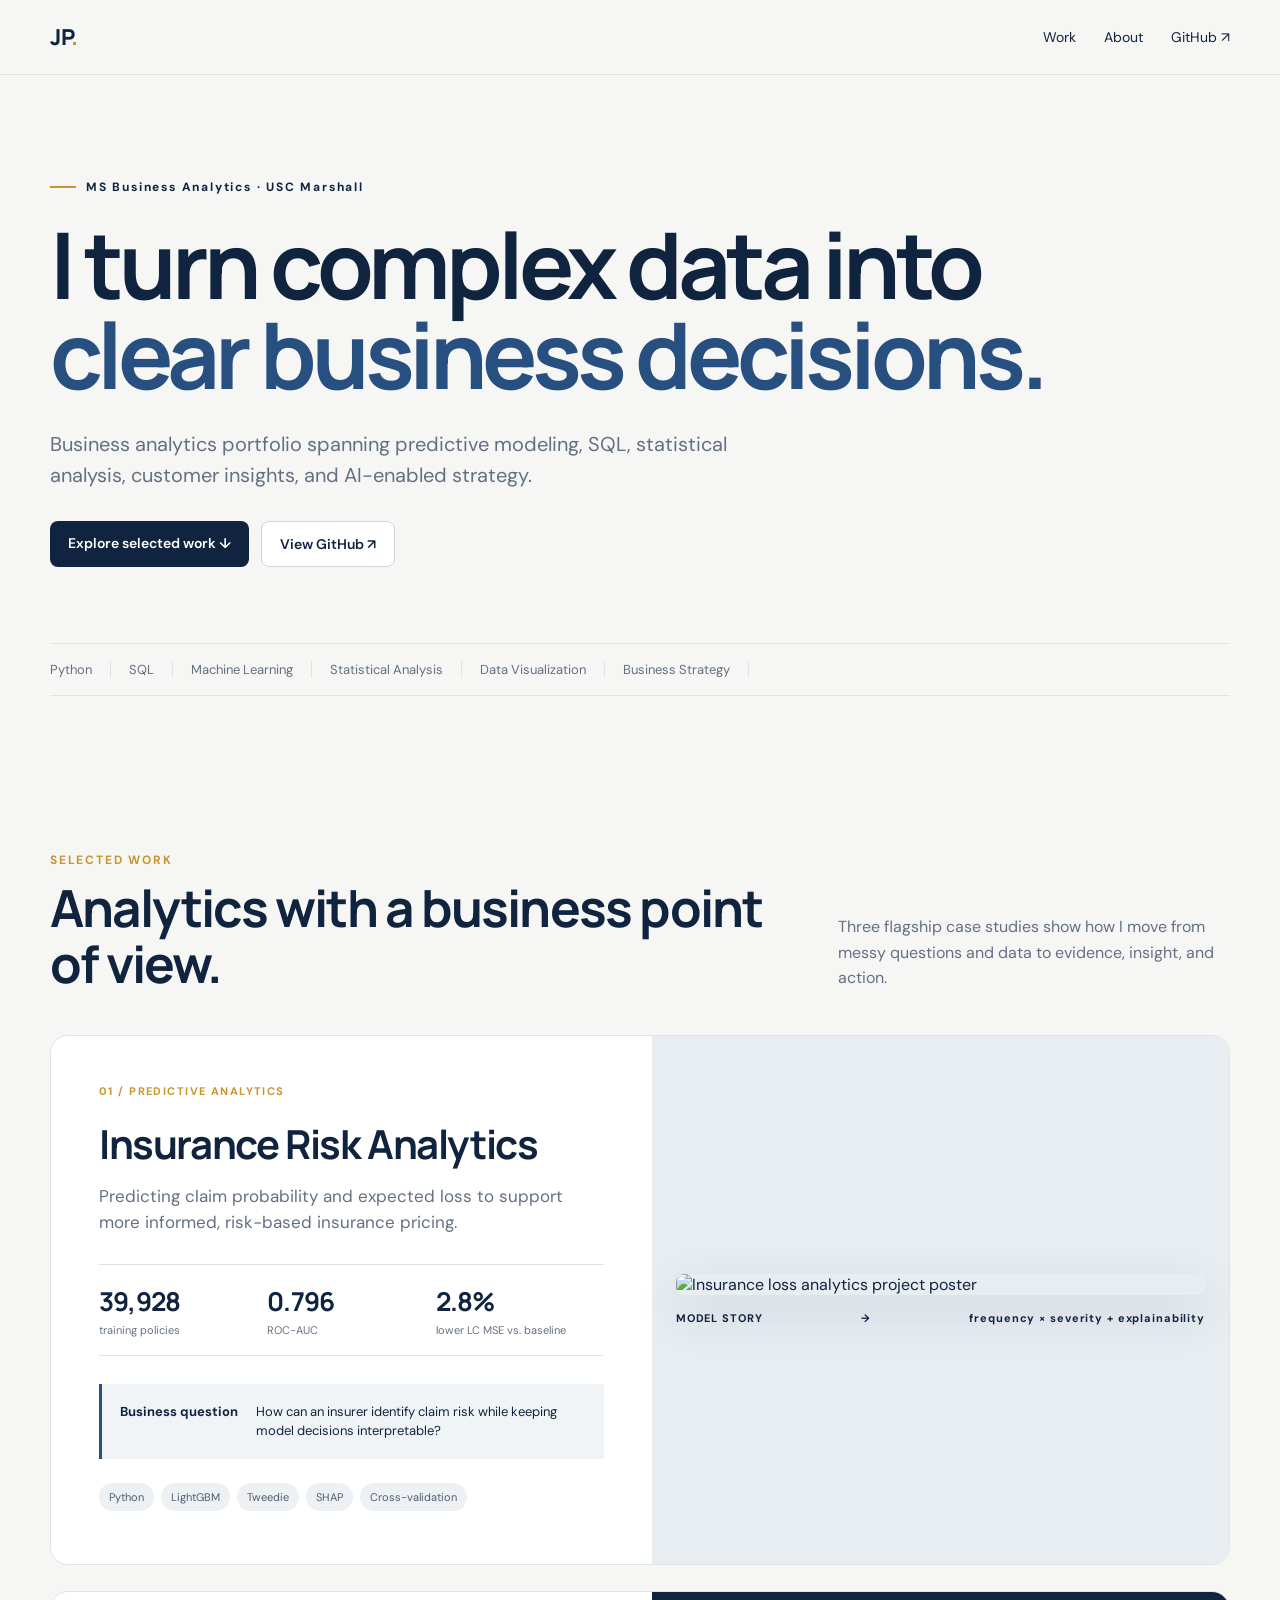
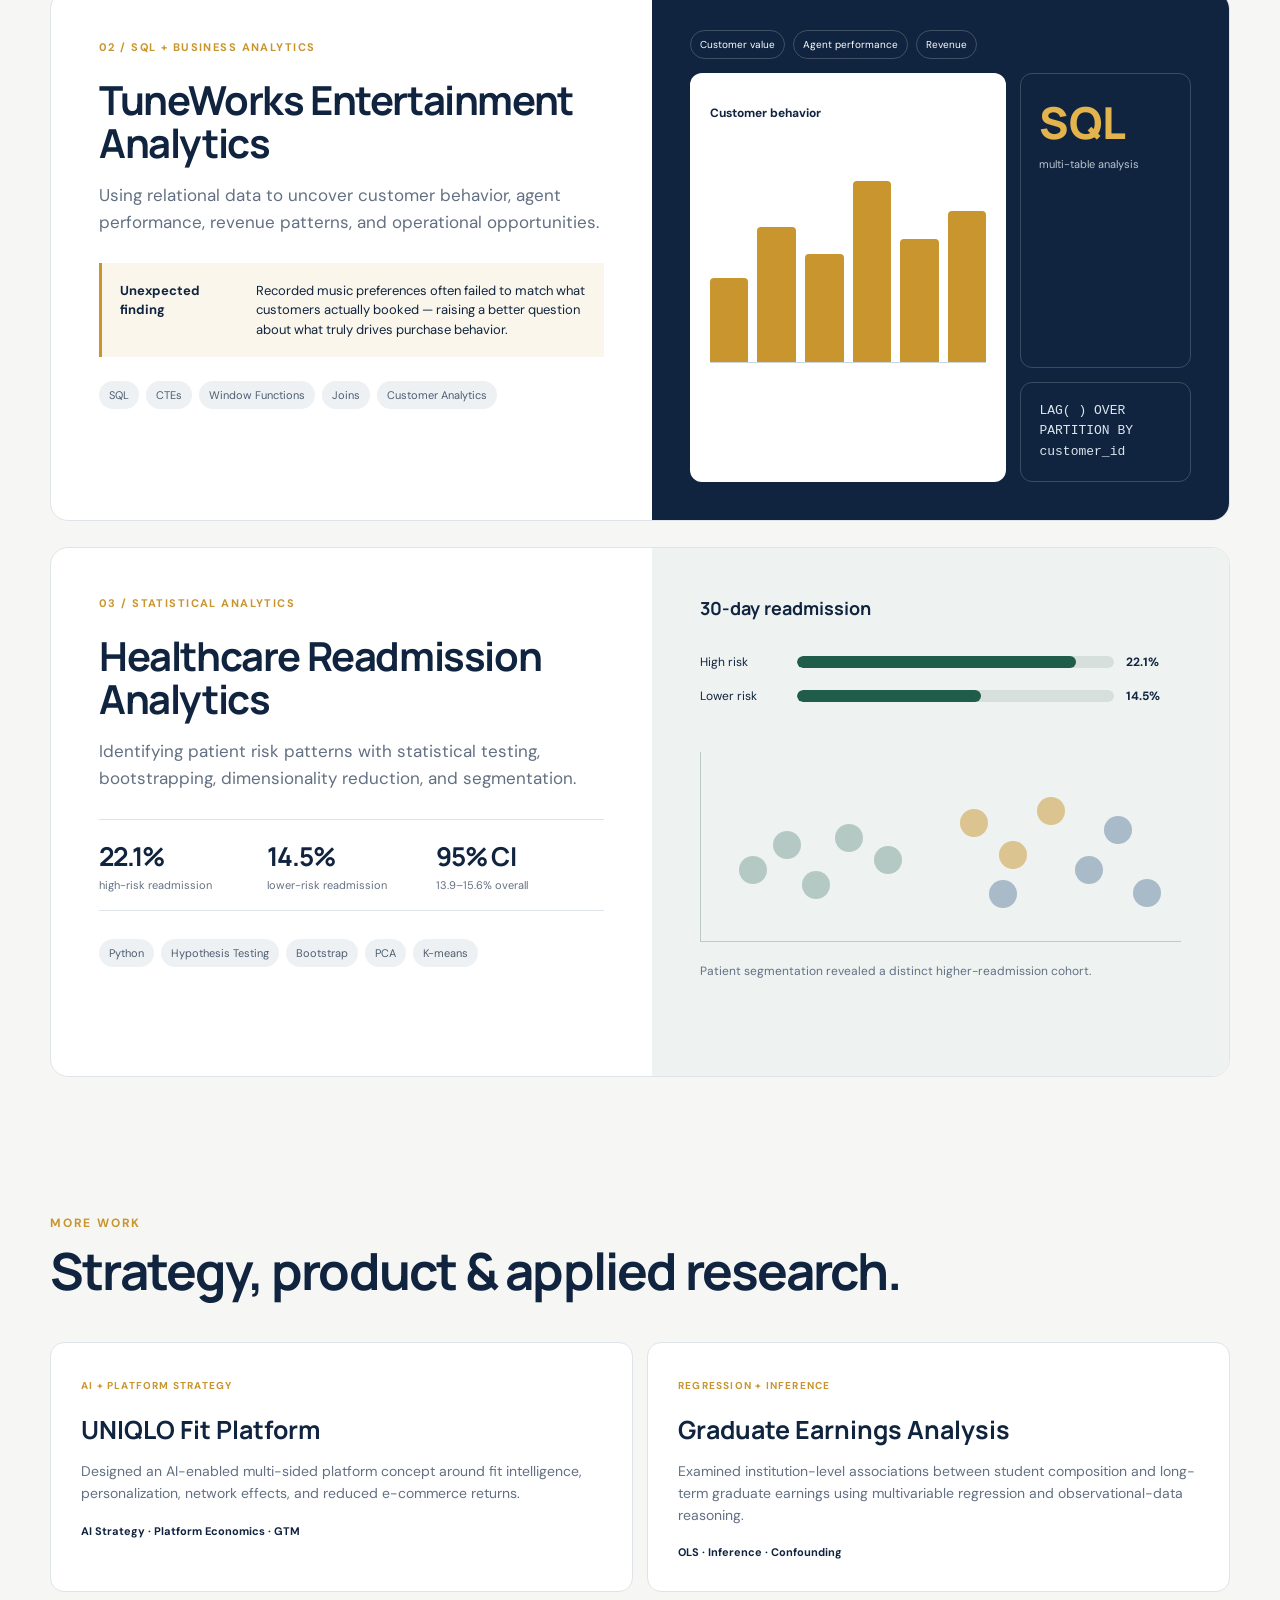
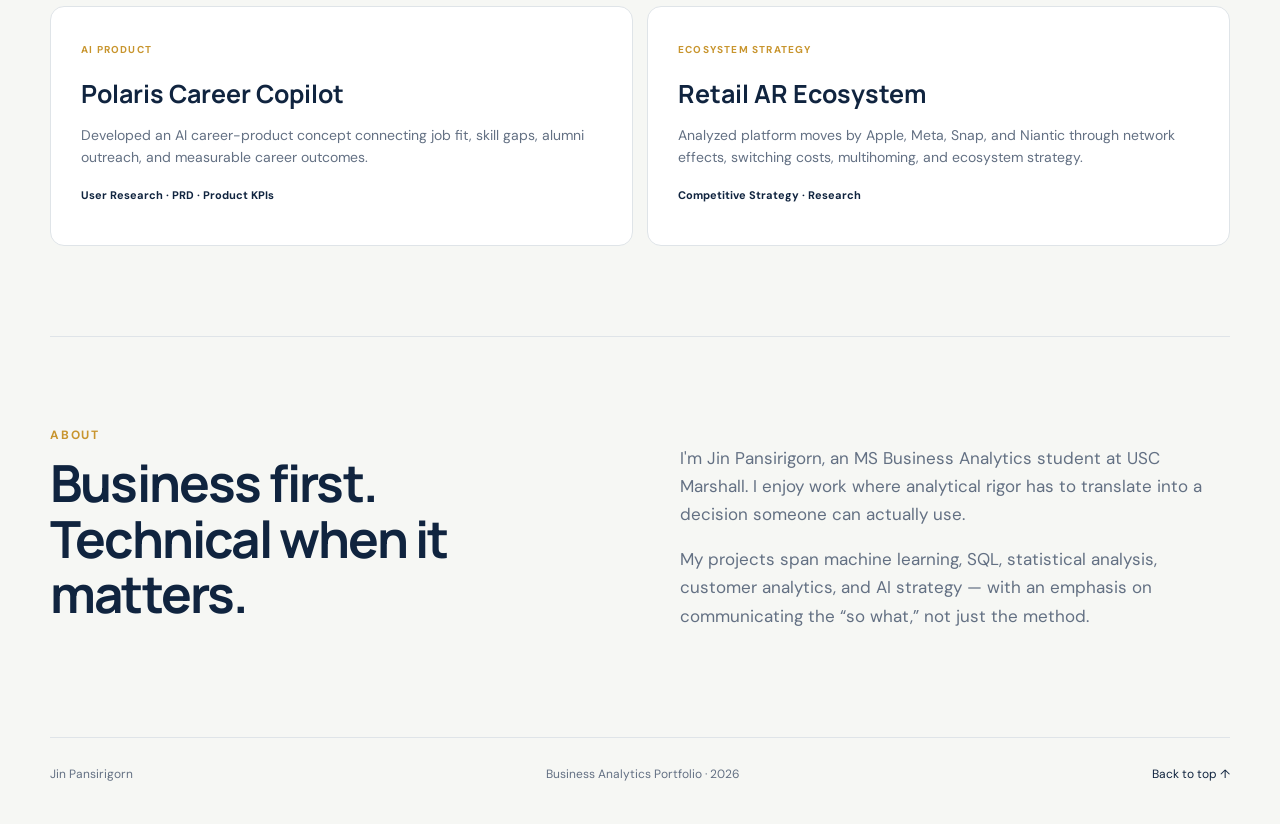
==== index.html @ 29cc9c9a "Add files via upload" ====
<!doctype html>
<html lang="en">
<head>
  <meta charset="utf-8">
  <meta name="viewport" content="width=device-width, initial-scale=1">
  <meta name="description" content="Jin Pansirigorn — Business Analytics portfolio featuring machine learning, SQL, statistical analysis, and AI strategy.">
  <title>Jin Pansirigorn | Business Analytics</title>
  <link rel="preconnect" href="https://fonts.googleapis.com">
  <link rel="preconnect" href="https://fonts.gstatic.com" crossorigin>
  <link href="https://fonts.googleapis.com/css2?family=DM+Sans:wght@400;500;600;700&family=Manrope:wght@500;600;700;800&display=swap" rel="stylesheet">
  <link rel="stylesheet" href="styles.css">
</head>
<body>
  <header class="nav-wrap">
    <nav class="nav shell">
      <a class="brand" href="#top">JP<span>.</span></a>
      <div class="nav-links">
        <a href="#work">Work</a>
        <a href="#about">About</a>
        <a href="https://github.com/jinpansirigorn" target="_blank" rel="noreferrer">GitHub ↗</a>
      </div>
    </nav>
  </header>

  <main id="top">
    <section class="hero shell">
      <div class="eyebrow"><span></span> MS Business Analytics · USC Marshall</div>
      <h1>I turn complex data into<br><em>clear business decisions.</em></h1>
      <p class="hero-copy">Business analytics portfolio spanning predictive modeling, SQL, statistical analysis, customer insights, and AI-enabled strategy.</p>
      <div class="hero-actions">
        <a class="button primary" href="#work">Explore selected work ↓</a>
        <a class="button ghost" href="https://github.com/jinpansirigorn" target="_blank" rel="noreferrer">View GitHub ↗</a>
      </div>
      <div class="capability-strip">
        <span>Python</span><span>SQL</span><span>Machine Learning</span><span>Statistical Analysis</span><span>Data Visualization</span><span>Business Strategy</span>
      </div>
    </section>

    <section id="work" class="work shell">
      <div class="section-head">
        <div><p class="kicker">SELECTED WORK</p><h2>Analytics with a business point of view.</h2></div>
        <p>Three flagship case studies show how I move from messy questions and data to evidence, insight, and action.</p>
      </div>

      <article class="project project-featured">
        <div class="project-copy">
          <div class="project-number">01 / PREDICTIVE ANALYTICS</div>
          <h3>Insurance Risk Analytics</h3>
          <p class="project-lead">Predicting claim probability and expected loss to support more informed, risk-based insurance pricing.</p>
          <div class="metrics">
            <div><strong>39,928</strong><span>training policies</span></div>
            <div><strong>0.796</strong><span>ROC-AUC</span></div>
            <div><strong>2.8%</strong><span>lower LC MSE vs. baseline</span></div>
          </div>
          <div class="insight"><b>Business question</b><span>How can an insurer identify claim risk while keeping model decisions interpretable?</span></div>
          <div class="tags"><span>Python</span><span>LightGBM</span><span>Tweedie</span><span>SHAP</span><span>Cross-validation</span></div>
        </div>
        <div class="project-visual insurance-visual">
          <img src="assets/insurance-project.png" alt="Insurance loss analytics project poster">
          <div class="visual-label">MODEL STORY <span>→</span> frequency × severity + explainability</div>
        </div>
      </article>

      <article class="project project-sql">
        <div class="project-copy">
          <div class="project-number">02 / SQL + BUSINESS ANALYTICS</div>
          <h3>TuneWorks Entertainment Analytics</h3>
          <p class="project-lead">Using relational data to uncover customer behavior, agent performance, revenue patterns, and operational opportunities.</p>
          <div class="insight gold"><b>Unexpected finding</b><span>Recorded music preferences often failed to match what customers actually booked — raising a better question about what truly drives purchase behavior.</span></div>
          <div class="tags"><span>SQL</span><span>CTEs</span><span>Window Functions</span><span>Joins</span><span>Customer Analytics</span></div>
        </div>
        <div class="project-visual sql-visual" aria-label="Stylized SQL analytics dashboard">
          <div class="mini-top"><span>Customer value</span><span>Agent performance</span><span>Revenue</span></div>
          <div class="chart-card">
            <p>Customer behavior</p>
            <div class="bars"><i style="height:42%"></i><i style="height:68%"></i><i style="height:54%"></i><i style="height:91%"></i><i style="height:62%"></i><i style="height:76%"></i></div>
          </div>
          <div class="sql-stat"><strong>SQL</strong><span>multi-table analysis</span></div>
          <div class="sql-code">LAG( ) OVER<br>PARTITION BY customer_id</div>
        </div>
      </article>

      <article class="project project-health">
        <div class="project-copy">
          <div class="project-number">03 / STATISTICAL ANALYTICS</div>
          <h3>Healthcare Readmission Analytics</h3>
          <p class="project-lead">Identifying patient risk patterns with statistical testing, bootstrapping, dimensionality reduction, and segmentation.</p>
          <div class="metrics compact">
            <div><strong>22.1%</strong><span>high-risk readmission</span></div>
            <div><strong>14.5%</strong><span>lower-risk readmission</span></div>
            <div><strong>95% CI</strong><span>13.9–15.6% overall</span></div>
          </div>
          <div class="tags"><span>Python</span><span>Hypothesis Testing</span><span>Bootstrap</span><span>PCA</span><span>K-means</span></div>
        </div>
        <div class="project-visual health-visual">
          <div class="risk-title">30-day readmission</div>
          <div class="risk-row"><span>High risk</span><div><i style="width:88%"></i></div><b>22.1%</b></div>
          <div class="risk-row"><span>Lower risk</span><div><i style="width:58%"></i></div><b>14.5%</b></div>
          <div class="cluster-map"><i></i><i></i><i></i><i></i><i></i><i></i><i></i><i></i><i></i><i></i><i></i><i></i></div>
          <p>Patient segmentation revealed a distinct higher-readmission cohort.</p>
        </div>
      </article>
    </section>

    <section class="more shell">
      <div class="section-head small"><div><p class="kicker">MORE WORK</p><h2>Strategy, product & applied research.</h2></div></div>
      <div class="more-grid">
        <article><span>AI + PLATFORM STRATEGY</span><h3>UNIQLO Fit Platform</h3><p>Designed an AI-enabled multi-sided platform concept around fit intelligence, personalization, network effects, and reduced e-commerce returns.</p><b>AI Strategy · Platform Economics · GTM</b></article>
        <article><span>REGRESSION + INFERENCE</span><h3>Graduate Earnings Analysis</h3><p>Examined institution-level associations between student composition and long-term graduate earnings using multivariable regression and observational-data reasoning.</p><b>OLS · Inference · Confounding</b></article>
        <article><span>AI PRODUCT</span><h3>Polaris Career Copilot</h3><p>Developed an AI career-product concept connecting job fit, skill gaps, alumni outreach, and measurable career outcomes.</p><b>User Research · PRD · Product KPIs</b></article>
        <article><span>ECOSYSTEM STRATEGY</span><h3>Retail AR Ecosystem</h3><p>Analyzed platform moves by Apple, Meta, Snap, and Niantic through network effects, switching costs, multihoming, and ecosystem strategy.</p><b>Competitive Strategy · Research</b></article>
      </div>
    </section>

    <section id="about" class="about shell">
      <div><p class="kicker">ABOUT</p><h2>Business first.<br>Technical when it matters.</h2></div>
      <div class="about-copy"><p>I'm Jin Pansirigorn, an MS Business Analytics student at USC Marshall. I enjoy work where analytical rigor has to translate into a decision someone can actually use.</p><p>My projects span machine learning, SQL, statistical analysis, customer analytics, and AI strategy — with an emphasis on communicating the “so what,” not just the method.</p></div>
    </section>
  </main>

  <footer class="footer shell"><span>Jin Pansirigorn</span><span>Business Analytics Portfolio · 2026</span><a href="#top">Back to top ↑</a></footer>
</body>
</html>
---- styles.css ----
:root{--ink:#10243f;--muted:#637083;--paper:#f6f7f4;--white:#fff;--line:#dfe4e8;--gold:#c8952e;--green:#1f5c4a;--blue:#274f7f;--soft:#edf1f4}*{box-sizing:border-box}html{scroll-behavior:smooth}body{margin:0;background:var(--paper);color:var(--ink);font-family:'DM Sans',sans-serif}.shell{width:min(1180px,calc(100% - 48px));margin:auto}.nav-wrap{position:sticky;top:0;z-index:20;background:rgba(246,247,244,.88);backdrop-filter:blur(12px);border-bottom:1px solid rgba(16,36,63,.08)}.nav{height:74px;display:flex;align-items:center;justify-content:space-between}.brand{font:800 22px 'Manrope';color:var(--ink);text-decoration:none}.brand span{color:var(--gold)}.nav-links{display:flex;gap:28px}.nav-links a{color:var(--ink);font-size:14px;text-decoration:none}.hero{padding:104px 0 64px}.eyebrow,.kicker{font-size:12px;letter-spacing:.15em;font-weight:700}.eyebrow{display:flex;gap:10px;align-items:center}.eyebrow span{width:26px;height:2px;background:var(--gold)}h1,h2,h3{font-family:'Manrope',sans-serif;margin:0}h1{font-size:clamp(48px,7.2vw,92px);line-height:.98;letter-spacing:-.055em;max-width:1050px;margin-top:24px}h1 em{font-style:normal;color:var(--blue)}.hero-copy{font-size:20px;line-height:1.55;max-width:690px;color:var(--muted);margin:30px 0}.hero-actions{display:flex;gap:12px}.button{display:inline-block;padding:13px 18px;border-radius:8px;text-decoration:none;font-weight:600;font-size:14px}.primary{background:var(--ink);color:#fff}.ghost{border:1px solid #cdd5dc;color:var(--ink);background:#fff}.capability-strip{margin-top:76px;border-top:1px solid var(--line);border-bottom:1px solid var(--line);padding:17px 0;display:flex;flex-wrap:wrap;gap:0}.capability-strip span{font-size:13px;color:var(--muted);padding:0 18px;border-right:1px solid var(--line)}.capability-strip span:first-child{padding-left:0}.work,.more{padding:92px 0 20px}.section-head{display:grid;grid-template-columns:1.3fr .7fr;gap:60px;align-items:end;margin-bottom:44px}.kicker{color:var(--gold);margin:0 0 12px}.section-head h2,.about h2{font-size:clamp(32px,4vw,52px);line-height:1.08;letter-spacing:-.035em}.section-head>p{color:var(--muted);line-height:1.6;margin:0}.project{background:var(--white);border:1px solid var(--line);border-radius:18px;margin:0 0 26px;display:grid;grid-template-columns:1.02fr .98fr;overflow:hidden;min-height:530px}.project-copy{padding:48px}.project-number{font-size:11px;letter-spacing:.13em;font-weight:700;color:var(--gold);margin-bottom:24px}.project h3{font-size:40px;line-height:1.08;letter-spacing:-.035em}.project-lead{font-size:17px;line-height:1.55;color:var(--muted);margin:18px 0 28px;max-width:600px}.metrics{display:grid;grid-template-columns:repeat(3,1fr);border-top:1px solid var(--line);border-bottom:1px solid var(--line);margin:28px 0}.metrics div{padding:18px 10px 18px 0}.metrics strong{display:block;font:700 26px 'Manrope';letter-spacing:-.03em}.metrics span{display:block;color:var(--muted);font-size:11px;margin-top:4px}.insight{display:grid;grid-template-columns:120px 1fr;gap:16px;padding:18px;background:#f0f4f7;border-left:3px solid var(--blue);font-size:13px;line-height:1.5}.insight.gold{background:#faf6eb;border-color:var(--gold)}.tags{display:flex;gap:7px;flex-wrap:wrap;margin-top:24px}.tags span{font-size:11px;background:var(--soft);border-radius:999px;padding:7px 10px;color:#4e5d70}.project-visual{position:relative;min-height:100%;background:#e8edf1}.insurance-visual{padding:24px;display:flex;flex-direction:column;justify-content:center}.insurance-visual img{width:100%;border-radius:8px;box-shadow:0 18px 50px rgba(16,36,63,.14)}.visual-label{margin-top:16px;font-size:11px;letter-spacing:.08em;font-weight:700;display:flex;justify-content:space-between}.sql-visual{background:var(--ink);padding:38px;color:#fff;display:grid;grid-template-columns:1.3fr .7fr;grid-template-rows:auto 1fr auto;gap:14px}.mini-top{grid-column:1/-1;display:flex;gap:8px}.mini-top span{border:1px solid rgba(255,255,255,.2);padding:7px 9px;border-radius:999px;font-size:10px}.chart-card{background:#fff;color:var(--ink);border-radius:12px;padding:20px;grid-row:2/4}.chart-card p{font-size:12px;font-weight:700}.bars{height:230px;display:flex;align-items:flex-end;gap:9px;border-bottom:1px solid #ccd4dc;padding-top:30px}.bars i{flex:1;background:var(--gold);border-radius:4px 4px 0 0}.sql-stat,.sql-code{border:1px solid rgba(255,255,255,.18);border-radius:12px;padding:18px}.sql-stat strong{font:800 44px 'Manrope';display:block;color:#e3b44d}.sql-stat span{font-size:11px;color:#bac5d1}.sql-code{font:500 13px/1.6 monospace;color:#dce5ec}.health-visual{background:#eef3f1;padding:48px}.risk-title{font:700 18px 'Manrope';margin-bottom:34px}.risk-row{display:grid;grid-template-columns:85px 1fr 55px;align-items:center;gap:12px;margin:18px 0;font-size:12px}.risk-row>div{height:12px;background:#d7dfdc;border-radius:999px;overflow:hidden}.risk-row i{height:100%;display:block;background:var(--green);border-radius:999px}.cluster-map{height:190px;margin:48px 0 20px;position:relative;border-left:1px solid #bdcbc6;border-bottom:1px solid #bdcbc6}.cluster-map i{position:absolute;width:28px;height:28px;border-radius:50%;background:rgba(31,92,74,.28)}.cluster-map i:nth-child(1){left:8%;top:55%}.cluster-map i:nth-child(2){left:15%;top:42%}.cluster-map i:nth-child(3){left:21%;top:63%}.cluster-map i:nth-child(4){left:28%;top:38%}.cluster-map i:nth-child(5){left:36%;top:50%}.cluster-map i:nth-child(6){left:54%;top:30%;background:rgba(200,149,46,.5)}.cluster-map i:nth-child(7){left:62%;top:47%;background:rgba(200,149,46,.5)}.cluster-map i:nth-child(8){left:70%;top:24%;background:rgba(200,149,46,.5)}.cluster-map i:nth-child(9){left:78%;top:55%;background:rgba(39,79,127,.35)}.cluster-map i:nth-child(10){left:84%;top:34%;background:rgba(39,79,127,.35)}.cluster-map i:nth-child(11){left:60%;top:68%;background:rgba(39,79,127,.35)}.cluster-map i:nth-child(12){left:90%;top:67%;background:rgba(39,79,127,.35)}.health-visual>p{font-size:12px;color:var(--muted);line-height:1.5}.more{padding-bottom:90px}.section-head.small{grid-template-columns:1fr}.more-grid{display:grid;grid-template-columns:repeat(2,1fr);gap:14px}.more-grid article{background:#fff;border:1px solid var(--line);border-radius:14px;padding:30px;min-height:240px}.more-grid article>span{font-size:10px;letter-spacing:.12em;color:var(--gold);font-weight:700}.more-grid h3{font-size:25px;margin:18px 0 10px}.more-grid p{color:var(--muted);line-height:1.55;font-size:14px}.more-grid b{font-size:11px}.about{border-top:1px solid var(--line);padding:90px 0;display:grid;grid-template-columns:1fr 1fr;gap:80px}.about-copy{font-size:17px;line-height:1.65;color:var(--muted)}.footer{border-top:1px solid var(--line);padding:28px 0 42px;display:flex;justify-content:space-between;font-size:12px;color:var(--muted)}.footer a{color:var(--ink);text-decoration:none}@media(max-width:820px){.shell{width:min(100% - 28px,1180px)}.nav-links a:nth-child(2){display:none}.hero{padding-top:72px}.capability-strip span{padding:6px 10px;border:0}.section-head,.project,.about{grid-template-columns:1fr}.section-head{gap:16px}.project-copy{padding:30px}.project h3{font-size:32px}.project-visual{min-height:390px}.metrics strong{font-size:21px}.more-grid{grid-template-columns:1fr}.about{gap:28px}.footer{gap:12px;flex-wrap:wrap}.footer span:nth-child(2){display:none}}
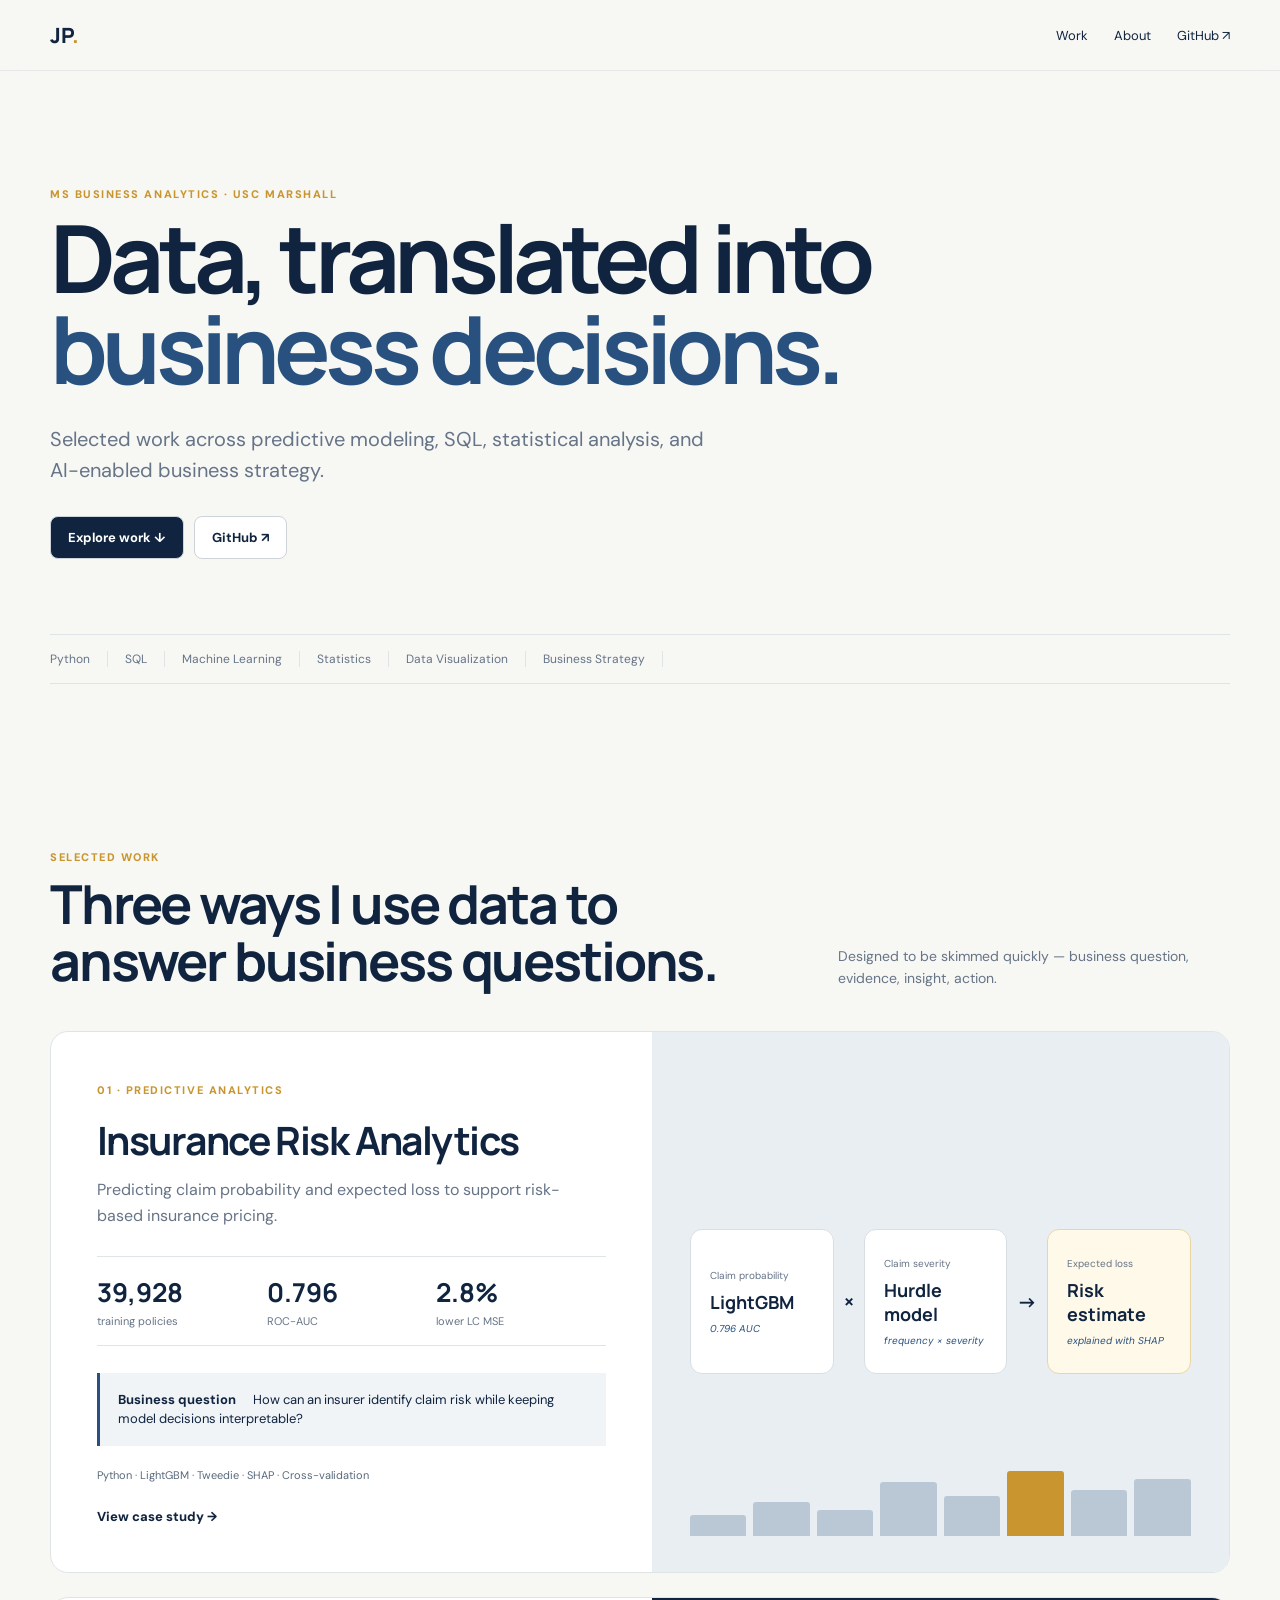
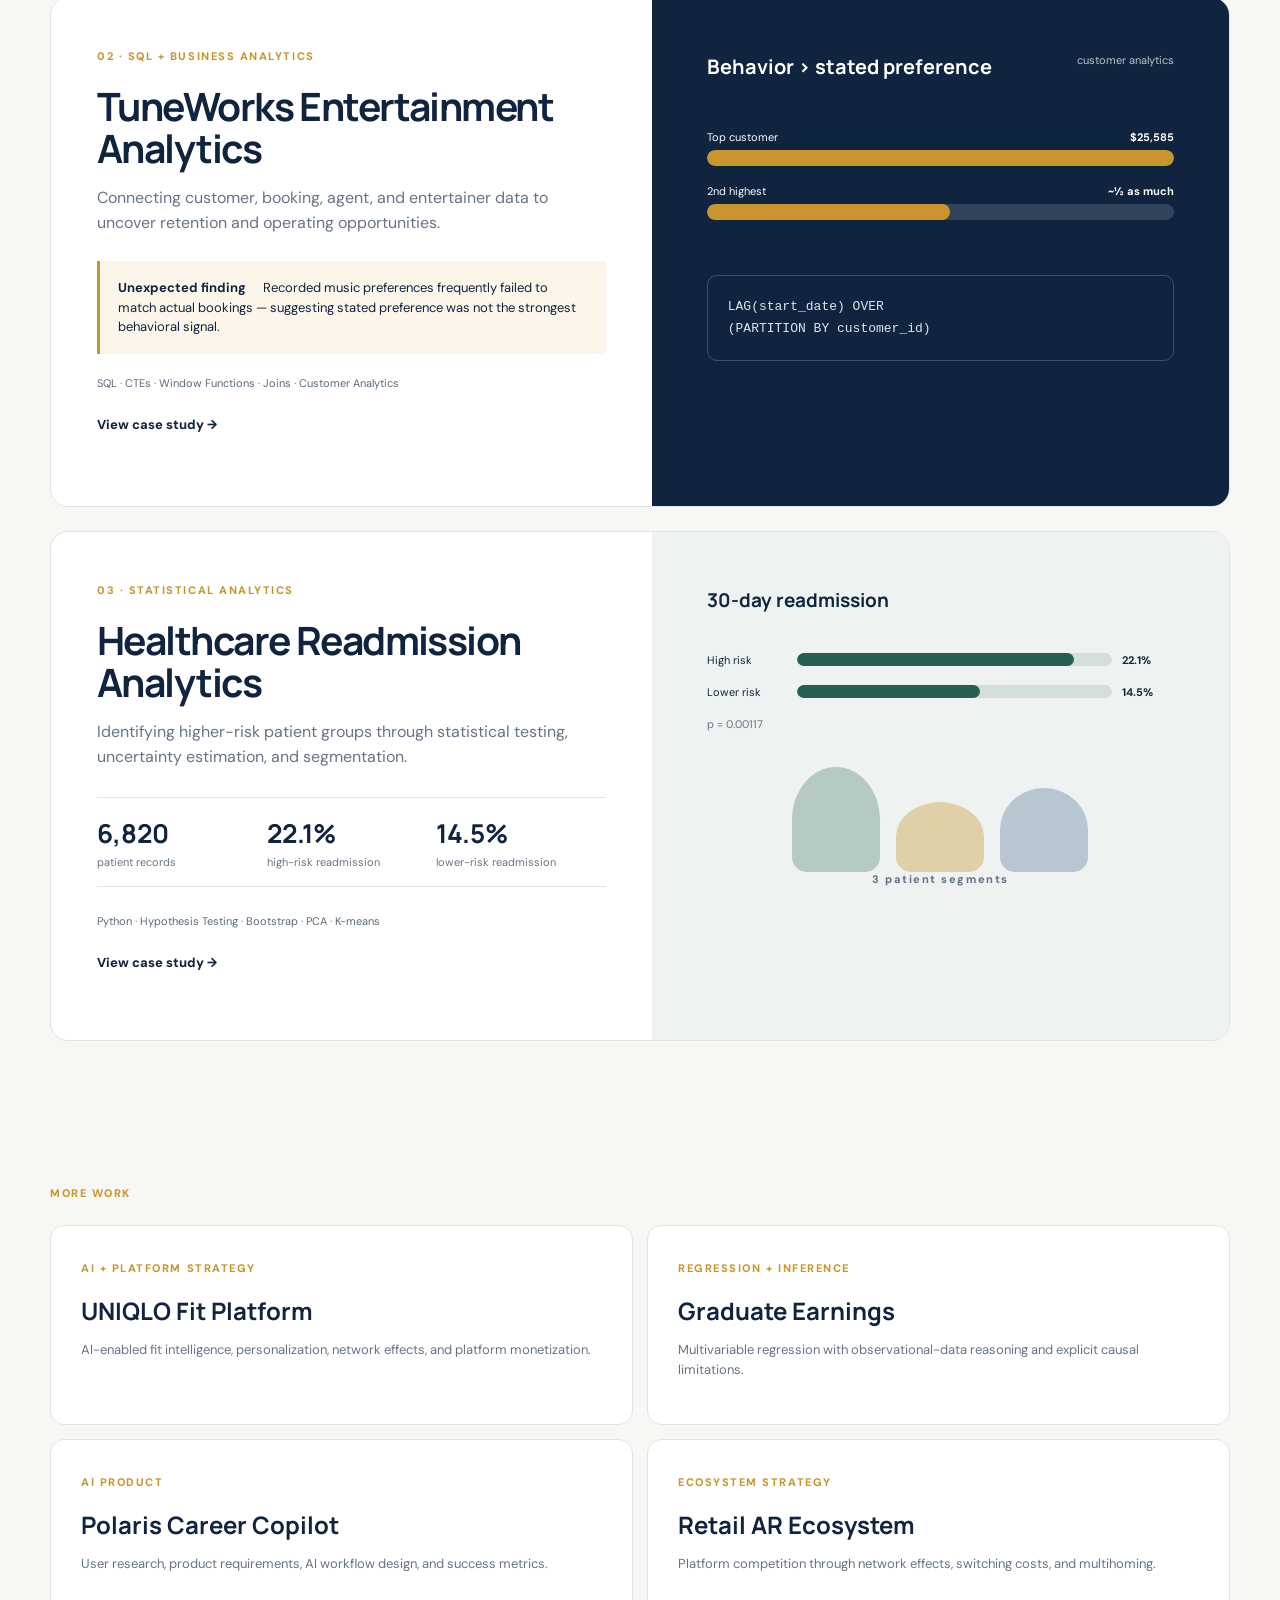
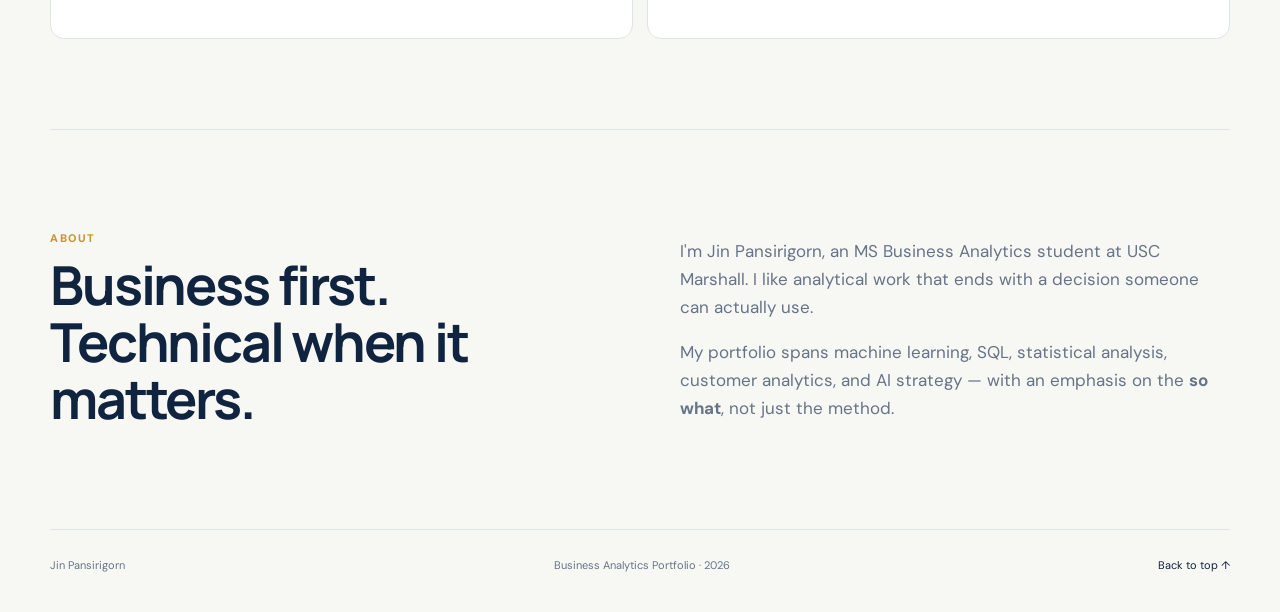
==== commit 14365f6d: "2nd upgrade files via upload" ====
--- a/index.html
+++ b/index.html
@@ -1,123 +1,10 @@
-<!doctype html>
-<html lang="en">
-<head>
-  <meta charset="utf-8">
-  <meta name="viewport" content="width=device-width, initial-scale=1">
-  <meta name="description" content="Jin Pansirigorn — Business Analytics portfolio featuring machine learning, SQL, statistical analysis, and AI strategy.">
-  <title>Jin Pansirigorn | Business Analytics</title>
-  <link rel="preconnect" href="https://fonts.googleapis.com">
-  <link rel="preconnect" href="https://fonts.gstatic.com" crossorigin>
-  <link href="https://fonts.googleapis.com/css2?family=DM+Sans:wght@400;500;600;700&family=Manrope:wght@500;600;700;800&display=swap" rel="stylesheet">
-  <link rel="stylesheet" href="styles.css">
-</head>
-<body>
-  <header class="nav-wrap">
-    <nav class="nav shell">
-      <a class="brand" href="#top">JP<span>.</span></a>
-      <div class="nav-links">
-        <a href="#work">Work</a>
-        <a href="#about">About</a>
-        <a href="https://github.com/jinpansirigorn" target="_blank" rel="noreferrer">GitHub ↗</a>
-      </div>
-    </nav>
-  </header>
-
-  <main id="top">
-    <section class="hero shell">
-      <div class="eyebrow"><span></span> MS Business Analytics · USC Marshall</div>
-      <h1>I turn complex data into<br><em>clear business decisions.</em></h1>
-      <p class="hero-copy">Business analytics portfolio spanning predictive modeling, SQL, statistical analysis, customer insights, and AI-enabled strategy.</p>
-      <div class="hero-actions">
-        <a class="button primary" href="#work">Explore selected work ↓</a>
-        <a class="button ghost" href="https://github.com/jinpansirigorn" target="_blank" rel="noreferrer">View GitHub ↗</a>
-      </div>
-      <div class="capability-strip">
-        <span>Python</span><span>SQL</span><span>Machine Learning</span><span>Statistical Analysis</span><span>Data Visualization</span><span>Business Strategy</span>
-      </div>
-    </section>
-
-    <section id="work" class="work shell">
-      <div class="section-head">
-        <div><p class="kicker">SELECTED WORK</p><h2>Analytics with a business point of view.</h2></div>
-        <p>Three flagship case studies show how I move from messy questions and data to evidence, insight, and action.</p>
-      </div>
-
-      <article class="project project-featured">
-        <div class="project-copy">
-          <div class="project-number">01 / PREDICTIVE ANALYTICS</div>
-          <h3>Insurance Risk Analytics</h3>
-          <p class="project-lead">Predicting claim probability and expected loss to support more informed, risk-based insurance pricing.</p>
-          <div class="metrics">
-            <div><strong>39,928</strong><span>training policies</span></div>
-            <div><strong>0.796</strong><span>ROC-AUC</span></div>
-            <div><strong>2.8%</strong><span>lower LC MSE vs. baseline</span></div>
-          </div>
-          <div class="insight"><b>Business question</b><span>How can an insurer identify claim risk while keeping model decisions interpretable?</span></div>
-          <div class="tags"><span>Python</span><span>LightGBM</span><span>Tweedie</span><span>SHAP</span><span>Cross-validation</span></div>
-        </div>
-        <div class="project-visual insurance-visual">
-          <img src="assets/insurance-project.png" alt="Insurance loss analytics project poster">
-          <div class="visual-label">MODEL STORY <span>→</span> frequency × severity + explainability</div>
-        </div>
-      </article>
-
-      <article class="project project-sql">
-        <div class="project-copy">
-          <div class="project-number">02 / SQL + BUSINESS ANALYTICS</div>
-          <h3>TuneWorks Entertainment Analytics</h3>
-          <p class="project-lead">Using relational data to uncover customer behavior, agent performance, revenue patterns, and operational opportunities.</p>
-          <div class="insight gold"><b>Unexpected finding</b><span>Recorded music preferences often failed to match what customers actually booked — raising a better question about what truly drives purchase behavior.</span></div>
-          <div class="tags"><span>SQL</span><span>CTEs</span><span>Window Functions</span><span>Joins</span><span>Customer Analytics</span></div>
-        </div>
-        <div class="project-visual sql-visual" aria-label="Stylized SQL analytics dashboard">
-          <div class="mini-top"><span>Customer value</span><span>Agent performance</span><span>Revenue</span></div>
-          <div class="chart-card">
-            <p>Customer behavior</p>
-            <div class="bars"><i style="height:42%"></i><i style="height:68%"></i><i style="height:54%"></i><i style="height:91%"></i><i style="height:62%"></i><i style="height:76%"></i></div>
-          </div>
-          <div class="sql-stat"><strong>SQL</strong><span>multi-table analysis</span></div>
-          <div class="sql-code">LAG( ) OVER<br>PARTITION BY customer_id</div>
-        </div>
-      </article>
-
-      <article class="project project-health">
-        <div class="project-copy">
-          <div class="project-number">03 / STATISTICAL ANALYTICS</div>
-          <h3>Healthcare Readmission Analytics</h3>
-          <p class="project-lead">Identifying patient risk patterns with statistical testing, bootstrapping, dimensionality reduction, and segmentation.</p>
-          <div class="metrics compact">
-            <div><strong>22.1%</strong><span>high-risk readmission</span></div>
-            <div><strong>14.5%</strong><span>lower-risk readmission</span></div>
-            <div><strong>95% CI</strong><span>13.9–15.6% overall</span></div>
-          </div>
-          <div class="tags"><span>Python</span><span>Hypothesis Testing</span><span>Bootstrap</span><span>PCA</span><span>K-means</span></div>
-        </div>
-        <div class="project-visual health-visual">
-          <div class="risk-title">30-day readmission</div>
-          <div class="risk-row"><span>High risk</span><div><i style="width:88%"></i></div><b>22.1%</b></div>
-          <div class="risk-row"><span>Lower risk</span><div><i style="width:58%"></i></div><b>14.5%</b></div>
-          <div class="cluster-map"><i></i><i></i><i></i><i></i><i></i><i></i><i></i><i></i><i></i><i></i><i></i><i></i></div>
-          <p>Patient segmentation revealed a distinct higher-readmission cohort.</p>
-        </div>
-      </article>
-    </section>
-
-    <section class="more shell">
-      <div class="section-head small"><div><p class="kicker">MORE WORK</p><h2>Strategy, product & applied research.</h2></div></div>
-      <div class="more-grid">
-        <article><span>AI + PLATFORM STRATEGY</span><h3>UNIQLO Fit Platform</h3><p>Designed an AI-enabled multi-sided platform concept around fit intelligence, personalization, network effects, and reduced e-commerce returns.</p><b>AI Strategy · Platform Economics · GTM</b></article>
-        <article><span>REGRESSION + INFERENCE</span><h3>Graduate Earnings Analysis</h3><p>Examined institution-level associations between student composition and long-term graduate earnings using multivariable regression and observational-data reasoning.</p><b>OLS · Inference · Confounding</b></article>
-        <article><span>AI PRODUCT</span><h3>Polaris Career Copilot</h3><p>Developed an AI career-product concept connecting job fit, skill gaps, alumni outreach, and measurable career outcomes.</p><b>User Research · PRD · Product KPIs</b></article>
-        <article><span>ECOSYSTEM STRATEGY</span><h3>Retail AR Ecosystem</h3><p>Analyzed platform moves by Apple, Meta, Snap, and Niantic through network effects, switching costs, multihoming, and ecosystem strategy.</p><b>Competitive Strategy · Research</b></article>
-      </div>
-    </section>
-
-    <section id="about" class="about shell">
-      <div><p class="kicker">ABOUT</p><h2>Business first.<br>Technical when it matters.</h2></div>
-      <div class="about-copy"><p>I'm Jin Pansirigorn, an MS Business Analytics student at USC Marshall. I enjoy work where analytical rigor has to translate into a decision someone can actually use.</p><p>My projects span machine learning, SQL, statistical analysis, customer analytics, and AI strategy — with an emphasis on communicating the “so what,” not just the method.</p></div>
-    </section>
-  </main>
-
-  <footer class="footer shell"><span>Jin Pansirigorn</span><span>Business Analytics Portfolio · 2026</span><a href="#top">Back to top ↑</a></footer>
-</body>
-</html>
+<!doctype html><html lang="en"><head><meta charset="utf-8"><meta name="viewport" content="width=device-width,initial-scale=1"><meta name="description" content="Jin Pansirigorn — Business Analytics portfolio"><title>Jin Pansirigorn | Business Analytics</title><link rel="preconnect" href="https://fonts.googleapis.com"><link rel="preconnect" href="https://fonts.gstatic.com" crossorigin><link href="https://fonts.googleapis.com/css2?family=DM+Sans:wght@400;500;600;700&family=Manrope:wght@500;600;700;800&display=swap" rel="stylesheet"><link rel="stylesheet" href="styles.css"></head><body>
+<header><nav class="shell"><a class="brand" href="#top">JP<span>.</span></a><div><a href="#work">Work</a><a href="#about">About</a><a href="https://github.com/jinpansirigorn" target="_blank">GitHub ↗</a></div></nav></header>
+<main id="top"><section class="hero shell"><p class="eyebrow">MS BUSINESS ANALYTICS · USC MARSHALL</p><h1>Data, translated into<br><em>business decisions.</em></h1><p class="lede">Selected work across predictive modeling, SQL, statistical analysis, and AI-enabled business strategy.</p><div class="actions"><a class="btn dark" href="#work">Explore work ↓</a><a class="btn" href="https://github.com/jinpansirigorn" target="_blank">GitHub ↗</a></div><div class="skills"><span>Python</span><span>SQL</span><span>Machine Learning</span><span>Statistics</span><span>Data Visualization</span><span>Business Strategy</span></div></section>
+<section id="work" class="shell work"><div class="section-head"><div><p>SELECTED WORK</p><h2>Three ways I use data to answer business questions.</h2></div><span>Designed to be skimmed quickly — business question, evidence, insight, action.</span></div>
+<a class="project hero-project" href="insurance.html"><div class="copy"><small>01 · PREDICTIVE ANALYTICS</small><h3>Insurance Risk Analytics</h3><p>Predicting claim probability and expected loss to support risk-based insurance pricing.</p><div class="kpis"><b>39,928<i>training policies</i></b><b>0.796<i>ROC-AUC</i></b><b>2.8%<i>lower LC MSE</i></b></div><blockquote><strong>Business question</strong> How can an insurer identify claim risk while keeping model decisions interpretable?</blockquote><div class="tags">Python · LightGBM · Tweedie · SHAP · Cross-validation</div><span class="link">View case study →</span></div><div class="visual insurance"><div class="model"><span>Claim probability</span><b>LightGBM</b><i>0.796 AUC</i></div><div class="plus">×</div><div class="model"><span>Claim severity</span><b>Hurdle model</b><i>frequency × severity</i></div><div class="arrow">→</div><div class="model gold"><span>Expected loss</span><b>Risk estimate</b><i>explained with SHAP</i></div><div class="spark"><i></i><i></i><i></i><i></i><i></i><i></i><i></i><i></i></div></div></a>
+<a class="project" href="tuneworks.html"><div class="copy"><small>02 · SQL + BUSINESS ANALYTICS</small><h3>TuneWorks Entertainment Analytics</h3><p>Connecting customer, booking, agent, and entertainer data to uncover retention and operating opportunities.</p><blockquote class="goldquote"><strong>Unexpected finding</strong> Recorded music preferences frequently failed to match actual bookings — suggesting stated preference was not the strongest behavioral signal.</blockquote><div class="tags">SQL · CTEs · Window Functions · Joins · Customer Analytics</div><span class="link">View case study →</span></div><div class="visual sql"><div class="sqlhead"><b>Behavior > stated preference</b><span>customer analytics</span></div><div class="barlabel"><span>Top customer</span><b>$25,585</b></div><div class="bar"><i style="width:100%"></i></div><div class="barlabel"><span>2nd highest</span><b>~½ as much</b></div><div class="bar"><i style="width:52%"></i></div><div class="code">LAG(start_date) OVER<br>(PARTITION BY customer_id)</div></div></a>
+<a class="project" href="healthcare.html"><div class="copy"><small>03 · STATISTICAL ANALYTICS</small><h3>Healthcare Readmission Analytics</h3><p>Identifying higher-risk patient groups through statistical testing, uncertainty estimation, and segmentation.</p><div class="kpis"><b>6,820<i>patient records</i></b><b>22.1%<i>high-risk readmission</i></b><b>14.5%<i>lower-risk readmission</i></b></div><div class="tags">Python · Hypothesis Testing · Bootstrap · PCA · K-means</div><span class="link">View case study →</span></div><div class="visual health"><h4>30-day readmission</h4><div class="risk"><span>High risk</span><i><b style="width:88%"></b></i><strong>22.1%</strong></div><div class="risk"><span>Lower risk</span><i><b style="width:58%"></b></i><strong>14.5%</strong></div><p>p = 0.00117</p><div class="clusters"><i></i><i></i><i></i></div><small>3 patient segments</small></div></a>
+</section>
+<section class="shell more"><p class="eyebrow">MORE WORK</p><div class="moregrid"><article><small>AI + PLATFORM STRATEGY</small><h3>UNIQLO Fit Platform</h3><p>AI-enabled fit intelligence, personalization, network effects, and platform monetization.</p></article><article><small>REGRESSION + INFERENCE</small><h3>Graduate Earnings</h3><p>Multivariable regression with observational-data reasoning and explicit causal limitations.</p></article><article><small>AI PRODUCT</small><h3>Polaris Career Copilot</h3><p>User research, product requirements, AI workflow design, and success metrics.</p></article><article><small>ECOSYSTEM STRATEGY</small><h3>Retail AR Ecosystem</h3><p>Platform competition through network effects, switching costs, and multihoming.</p></article></div></section>
+<section id="about" class="shell about"><div><p class="eyebrow">ABOUT</p><h2>Business first.<br>Technical when it matters.</h2></div><div><p>I'm Jin Pansirigorn, an MS Business Analytics student at USC Marshall. I like analytical work that ends with a decision someone can actually use.</p><p>My portfolio spans machine learning, SQL, statistical analysis, customer analytics, and AI strategy — with an emphasis on the <b>so what</b>, not just the method.</p></div></section></main><footer class="shell">Jin Pansirigorn <span>Business Analytics Portfolio · 2026</span><a href="#top">Back to top ↑</a></footer></body></html>
--- a/styles.css
+++ b/styles.css
@@ -1 +1 @@
-:root{--ink:#10243f;--muted:#637083;--paper:#f6f7f4;--white:#fff;--line:#dfe4e8;--gold:#c8952e;--green:#1f5c4a;--blue:#274f7f;--soft:#edf1f4}*{box-sizing:border-box}html{scroll-behavior:smooth}body{margin:0;background:var(--paper);color:var(--ink);font-family:'DM Sans',sans-serif}.shell{width:min(1180px,calc(100% - 48px));margin:auto}.nav-wrap{position:sticky;top:0;z-index:20;background:rgba(246,247,244,.88);backdrop-filter:blur(12px);border-bottom:1px solid rgba(16,36,63,.08)}.nav{height:74px;display:flex;align-items:center;justify-content:space-between}.brand{font:800 22px 'Manrope';color:var(--ink);text-decoration:none}.brand span{color:var(--gold)}.nav-links{display:flex;gap:28px}.nav-links a{color:var(--ink);font-size:14px;text-decoration:none}.hero{padding:104px 0 64px}.eyebrow,.kicker{font-size:12px;letter-spacing:.15em;font-weight:700}.eyebrow{display:flex;gap:10px;align-items:center}.eyebrow span{width:26px;height:2px;background:var(--gold)}h1,h2,h3{font-family:'Manrope',sans-serif;margin:0}h1{font-size:clamp(48px,7.2vw,92px);line-height:.98;letter-spacing:-.055em;max-width:1050px;margin-top:24px}h1 em{font-style:normal;color:var(--blue)}.hero-copy{font-size:20px;line-height:1.55;max-width:690px;color:var(--muted);margin:30px 0}.hero-actions{display:flex;gap:12px}.button{display:inline-block;padding:13px 18px;border-radius:8px;text-decoration:none;font-weight:600;font-size:14px}.primary{background:var(--ink);color:#fff}.ghost{border:1px solid #cdd5dc;color:var(--ink);background:#fff}.capability-strip{margin-top:76px;border-top:1px solid var(--line);border-bottom:1px solid var(--line);padding:17px 0;display:flex;flex-wrap:wrap;gap:0}.capability-strip span{font-size:13px;color:var(--muted);padding:0 18px;border-right:1px solid var(--line)}.capability-strip span:first-child{padding-left:0}.work,.more{padding:92px 0 20px}.section-head{display:grid;grid-template-columns:1.3fr .7fr;gap:60px;align-items:end;margin-bottom:44px}.kicker{color:var(--gold);margin:0 0 12px}.section-head h2,.about h2{font-size:clamp(32px,4vw,52px);line-height:1.08;letter-spacing:-.035em}.section-head>p{color:var(--muted);line-height:1.6;margin:0}.project{background:var(--white);border:1px solid var(--line);border-radius:18px;margin:0 0 26px;display:grid;grid-template-columns:1.02fr .98fr;overflow:hidden;min-height:530px}.project-copy{padding:48px}.project-number{font-size:11px;letter-spacing:.13em;font-weight:700;color:var(--gold);margin-bottom:24px}.project h3{font-size:40px;line-height:1.08;letter-spacing:-.035em}.project-lead{font-size:17px;line-height:1.55;color:var(--muted);margin:18px 0 28px;max-width:600px}.metrics{display:grid;grid-template-columns:repeat(3,1fr);border-top:1px solid var(--line);border-bottom:1px solid var(--line);margin:28px 0}.metrics div{padding:18px 10px 18px 0}.metrics strong{display:block;font:700 26px 'Manrope';letter-spacing:-.03em}.metrics span{display:block;color:var(--muted);font-size:11px;margin-top:4px}.insight{display:grid;grid-template-columns:120px 1fr;gap:16px;padding:18px;background:#f0f4f7;border-left:3px solid var(--blue);font-size:13px;line-height:1.5}.insight.gold{background:#faf6eb;border-color:var(--gold)}.tags{display:flex;gap:7px;flex-wrap:wrap;margin-top:24px}.tags span{font-size:11px;background:var(--soft);border-radius:999px;padding:7px 10px;color:#4e5d70}.project-visual{position:relative;min-height:100%;background:#e8edf1}.insurance-visual{padding:24px;display:flex;flex-direction:column;justify-content:center}.insurance-visual img{width:100%;border-radius:8px;box-shadow:0 18px 50px rgba(16,36,63,.14)}.visual-label{margin-top:16px;font-size:11px;letter-spacing:.08em;font-weight:700;display:flex;justify-content:space-between}.sql-visual{background:var(--ink);padding:38px;color:#fff;display:grid;grid-template-columns:1.3fr .7fr;grid-template-rows:auto 1fr auto;gap:14px}.mini-top{grid-column:1/-1;display:flex;gap:8px}.mini-top span{border:1px solid rgba(255,255,255,.2);padding:7px 9px;border-radius:999px;font-size:10px}.chart-card{background:#fff;color:var(--ink);border-radius:12px;padding:20px;grid-row:2/4}.chart-card p{font-size:12px;font-weight:700}.bars{height:230px;display:flex;align-items:flex-end;gap:9px;border-bottom:1px solid #ccd4dc;padding-top:30px}.bars i{flex:1;background:var(--gold);border-radius:4px 4px 0 0}.sql-stat,.sql-code{border:1px solid rgba(255,255,255,.18);border-radius:12px;padding:18px}.sql-stat strong{font:800 44px 'Manrope';display:block;color:#e3b44d}.sql-stat span{font-size:11px;color:#bac5d1}.sql-code{font:500 13px/1.6 monospace;color:#dce5ec}.health-visual{background:#eef3f1;padding:48px}.risk-title{font:700 18px 'Manrope';margin-bottom:34px}.risk-row{display:grid;grid-template-columns:85px 1fr 55px;align-items:center;gap:12px;margin:18px 0;font-size:12px}.risk-row>div{height:12px;background:#d7dfdc;border-radius:999px;overflow:hidden}.risk-row i{height:100%;display:block;background:var(--green);border-radius:999px}.cluster-map{height:190px;margin:48px 0 20px;position:relative;border-left:1px solid #bdcbc6;border-bottom:1px solid #bdcbc6}.cluster-map i{position:absolute;width:28px;height:28px;border-radius:50%;background:rgba(31,92,74,.28)}.cluster-map i:nth-child(1){left:8%;top:55%}.cluster-map i:nth-child(2){left:15%;top:42%}.cluster-map i:nth-child(3){left:21%;top:63%}.cluster-map i:nth-child(4){left:28%;top:38%}.cluster-map i:nth-child(5){left:36%;top:50%}.cluster-map i:nth-child(6){left:54%;top:30%;background:rgba(200,149,46,.5)}.cluster-map i:nth-child(7){left:62%;top:47%;background:rgba(200,149,46,.5)}.cluster-map i:nth-child(8){left:70%;top:24%;background:rgba(200,149,46,.5)}.cluster-map i:nth-child(9){left:78%;top:55%;background:rgba(39,79,127,.35)}.cluster-map i:nth-child(10){left:84%;top:34%;background:rgba(39,79,127,.35)}.cluster-map i:nth-child(11){left:60%;top:68%;background:rgba(39,79,127,.35)}.cluster-map i:nth-child(12){left:90%;top:67%;background:rgba(39,79,127,.35)}.health-visual>p{font-size:12px;color:var(--muted);line-height:1.5}.more{padding-bottom:90px}.section-head.small{grid-template-columns:1fr}.more-grid{display:grid;grid-template-columns:repeat(2,1fr);gap:14px}.more-grid article{background:#fff;border:1px solid var(--line);border-radius:14px;padding:30px;min-height:240px}.more-grid article>span{font-size:10px;letter-spacing:.12em;color:var(--gold);font-weight:700}.more-grid h3{font-size:25px;margin:18px 0 10px}.more-grid p{color:var(--muted);line-height:1.55;font-size:14px}.more-grid b{font-size:11px}.about{border-top:1px solid var(--line);padding:90px 0;display:grid;grid-template-columns:1fr 1fr;gap:80px}.about-copy{font-size:17px;line-height:1.65;color:var(--muted)}.footer{border-top:1px solid var(--line);padding:28px 0 42px;display:flex;justify-content:space-between;font-size:12px;color:var(--muted)}.footer a{color:var(--ink);text-decoration:none}@media(max-width:820px){.shell{width:min(100% - 28px,1180px)}.nav-links a:nth-child(2){display:none}.hero{padding-top:72px}.capability-strip span{padding:6px 10px;border:0}.section-head,.project,.about{grid-template-columns:1fr}.section-head{gap:16px}.project-copy{padding:30px}.project h3{font-size:32px}.project-visual{min-height:390px}.metrics strong{font-size:21px}.more-grid{grid-template-columns:1fr}.about{gap:28px}.footer{gap:12px;flex-wrap:wrap}.footer span:nth-child(2){display:none}}
+:root{--ink:#10243f;--muted:#667487;--paper:#f7f7f4;--white:#fff;--line:#dfe4e7;--gold:#c9952e;--blue:#28517f;--green:#275f50}*{box-sizing:border-box}html{scroll-behavior:smooth}body{margin:0;background:var(--paper);color:var(--ink);font-family:'DM Sans',sans-serif}.shell{width:min(1180px,calc(100% - 48px));margin:auto}header{position:sticky;top:0;z-index:9;background:rgba(247,247,244,.9);backdrop-filter:blur(12px);border-bottom:1px solid #e7e9e8}nav{height:70px;display:flex;align-items:center;justify-content:space-between}nav div{display:flex;gap:26px}nav a{color:var(--ink);text-decoration:none;font-size:13px}.brand{font:800 21px Manrope}.brand span,.eyebrow,.section-head>div>p,small{color:var(--gold)}.hero{padding:105px 0 65px}.eyebrow,.section-head>div>p,small{font-size:11px;letter-spacing:.14em;font-weight:800}h1,h2,h3{font-family:Manrope;margin:0}h1{font-size:clamp(54px,7.5vw,94px);line-height:.97;letter-spacing:-.06em}h1 em{font-style:normal;color:var(--blue)}.lede{font-size:20px;color:var(--muted);max-width:680px;line-height:1.55;margin:30px 0}.actions{display:flex;gap:10px}.btn{padding:12px 17px;border:1px solid #ccd4da;border-radius:8px;color:var(--ink);text-decoration:none;font-weight:700;font-size:13px;background:#fff}.dark{background:var(--ink);color:#fff}.skills{margin-top:75px;padding:16px 0;border-block:1px solid var(--line);display:flex;flex-wrap:wrap}.skills span{padding:0 17px;border-right:1px solid var(--line);font-size:12px;color:var(--muted)}.skills span:first-child{padding-left:0}.work{padding:90px 0 20px}.section-head{display:grid;grid-template-columns:1.3fr .7fr;gap:60px;align-items:end;margin-bottom:42px}.section-head h2,.about h2{font-size:clamp(34px,4.2vw,54px);letter-spacing:-.04em;line-height:1.06}.section-head>span{color:var(--muted);font-size:14px;line-height:1.6}.project{display:grid;grid-template-columns:1.02fr .98fr;background:#fff;border:1px solid var(--line);border-radius:18px;overflow:hidden;margin-bottom:24px;min-height:510px;color:inherit;text-decoration:none;transition:.2s}.project:hover{transform:translateY(-2px);box-shadow:0 18px 45px rgba(16,36,63,.07)}.copy{padding:46px}.copy h3{font-size:39px;letter-spacing:-.04em;line-height:1.08;margin:20px 0 14px}.copy>p{font-size:16px;line-height:1.6;color:var(--muted)}.kpis{display:grid;grid-template-columns:repeat(3,1fr);border-block:1px solid var(--line);margin:27px 0}.kpis b{padding:17px 8px 17px 0;font:700 26px Manrope}.kpis i{display:block;font:400 11px 'DM Sans';color:var(--muted);margin-top:4px}blockquote{margin:25px 0 0;padding:17px 18px;background:#f0f4f7;border-left:3px solid var(--blue);font-size:13px;line-height:1.5}blockquote strong{margin-right:14px}.goldquote{background:#fbf6e9;border-color:var(--gold)}.tags{font-size:11px;color:#59697b;margin-top:22px}.link{display:inline-block;margin-top:26px;font-weight:800;font-size:13px}.visual{padding:38px;background:#e9eef2;display:flex;align-items:center;justify-content:center;position:relative}.insurance{display:grid;grid-template-columns:1fr auto 1fr auto 1fr;gap:10px;align-content:center}.model{background:#fff;border:1px solid #d7dfe5;border-radius:12px;padding:19px;min-height:145px;display:flex;flex-direction:column;justify-content:center}.model span{font-size:10px;color:var(--muted)}.model b{font:700 18px Manrope;margin:8px 0}.model i{font-size:10px;color:var(--blue)}.model.gold{background:#fff9e9;border-color:#ead6a3}.plus,.arrow{font:700 20px Manrope}.spark{position:absolute;bottom:36px;left:38px;right:38px;height:74px;display:flex;align-items:flex-end;gap:7px}.spark i{flex:1;background:rgba(40,81,127,.24);border-radius:3px 3px 0 0}.spark i:nth-child(1){height:28%}.spark i:nth-child(2){height:45%}.spark i:nth-child(3){height:34%}.spark i:nth-child(4){height:72%}.spark i:nth-child(5){height:53%}.spark i:nth-child(6){height:88%;background:var(--gold)}.spark i:nth-child(7){height:61%}.spark i:nth-child(8){height:77%}.sql{background:var(--ink);color:#fff;display:block;padding:55px}.sqlhead{display:flex;justify-content:space-between;margin-bottom:50px}.sqlhead b{font:700 20px Manrope}.sqlhead span{font-size:11px;color:#b8c5d2}.barlabel{display:flex;justify-content:space-between;font-size:11px;margin:18px 0 6px}.bar{height:16px;background:#31445c;border-radius:999px;overflow:hidden}.bar i{display:block;height:100%;background:var(--gold);border-radius:999px}.code{margin-top:55px;border:1px solid #3d526a;border-radius:10px;padding:20px;font:13px/1.7 monospace;color:#dce5ec}.health{background:#eef3f1;display:block;padding:55px}.health h4{font:700 19px Manrope;margin:0 0 40px}.risk{display:grid;grid-template-columns:80px 1fr 52px;gap:10px;align-items:center;margin:18px 0;font-size:11px}.risk>i{height:13px;background:#d3dfdb;border-radius:999px;overflow:hidden}.risk>i b{display:block;height:100%;background:var(--green);border-radius:999px}.health>p{font-size:11px;color:var(--muted)}.clusters{height:130px;display:flex;align-items:end;justify-content:center;gap:16px}.clusters i{width:88px;border-radius:50% 50% 15px 15px;background:rgba(39,95,80,.28)}.clusters i:nth-child(1){height:105px}.clusters i:nth-child(2){height:70px;background:rgba(201,149,46,.38)}.clusters i:nth-child(3){height:84px;background:rgba(40,81,127,.28)}.health small{display:block;text-align:center;color:var(--muted)}.more{padding:90px 0}.moregrid{display:grid;grid-template-columns:repeat(2,1fr);gap:14px;margin-top:25px}.moregrid article{background:#fff;border:1px solid var(--line);border-radius:14px;padding:30px;min-height:200px}.moregrid h3{font-size:24px;margin:17px 0 8px}.moregrid p{color:var(--muted);font-size:13px;line-height:1.6}.about{border-top:1px solid var(--line);padding:90px 0;display:grid;grid-template-columns:1fr 1fr;gap:80px}.about>div:last-child{font-size:17px;line-height:1.65;color:var(--muted)}footer{border-top:1px solid var(--line);padding:28px 0 40px;display:flex;justify-content:space-between;font-size:11px;color:var(--muted)}footer a{color:var(--ink);text-decoration:none}@media(max-width:820px){.shell{width:min(100% - 28px,1180px)}.hero{padding-top:70px}.skills span{padding:6px 9px;border:0}.section-head,.project,.about{grid-template-columns:1fr}.section-head{gap:15px}.copy{padding:30px}.copy h3{font-size:31px}.visual{min-height:390px}.insurance{grid-template-columns:1fr}.plus,.arrow{display:none}.spark{display:none}.moregrid{grid-template-columns:1fr}.about{gap:30px}footer span{display:none}}
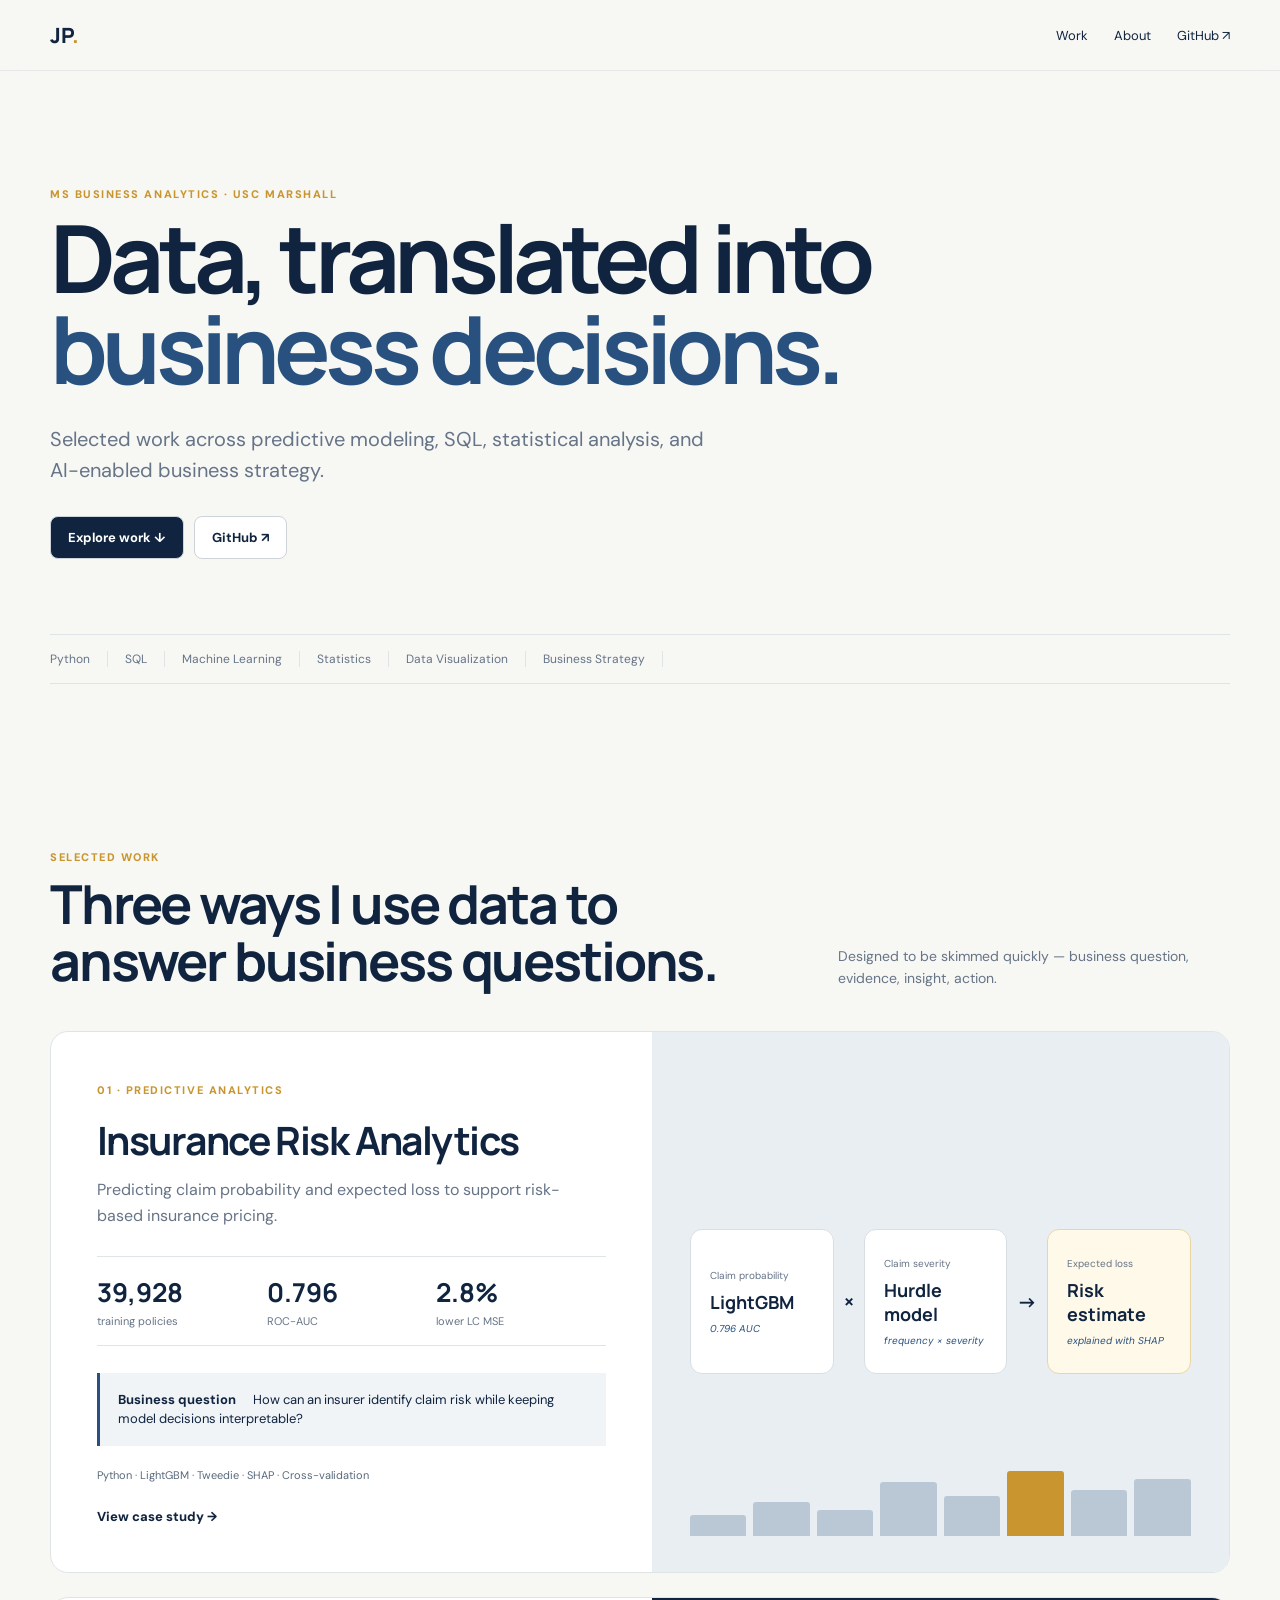
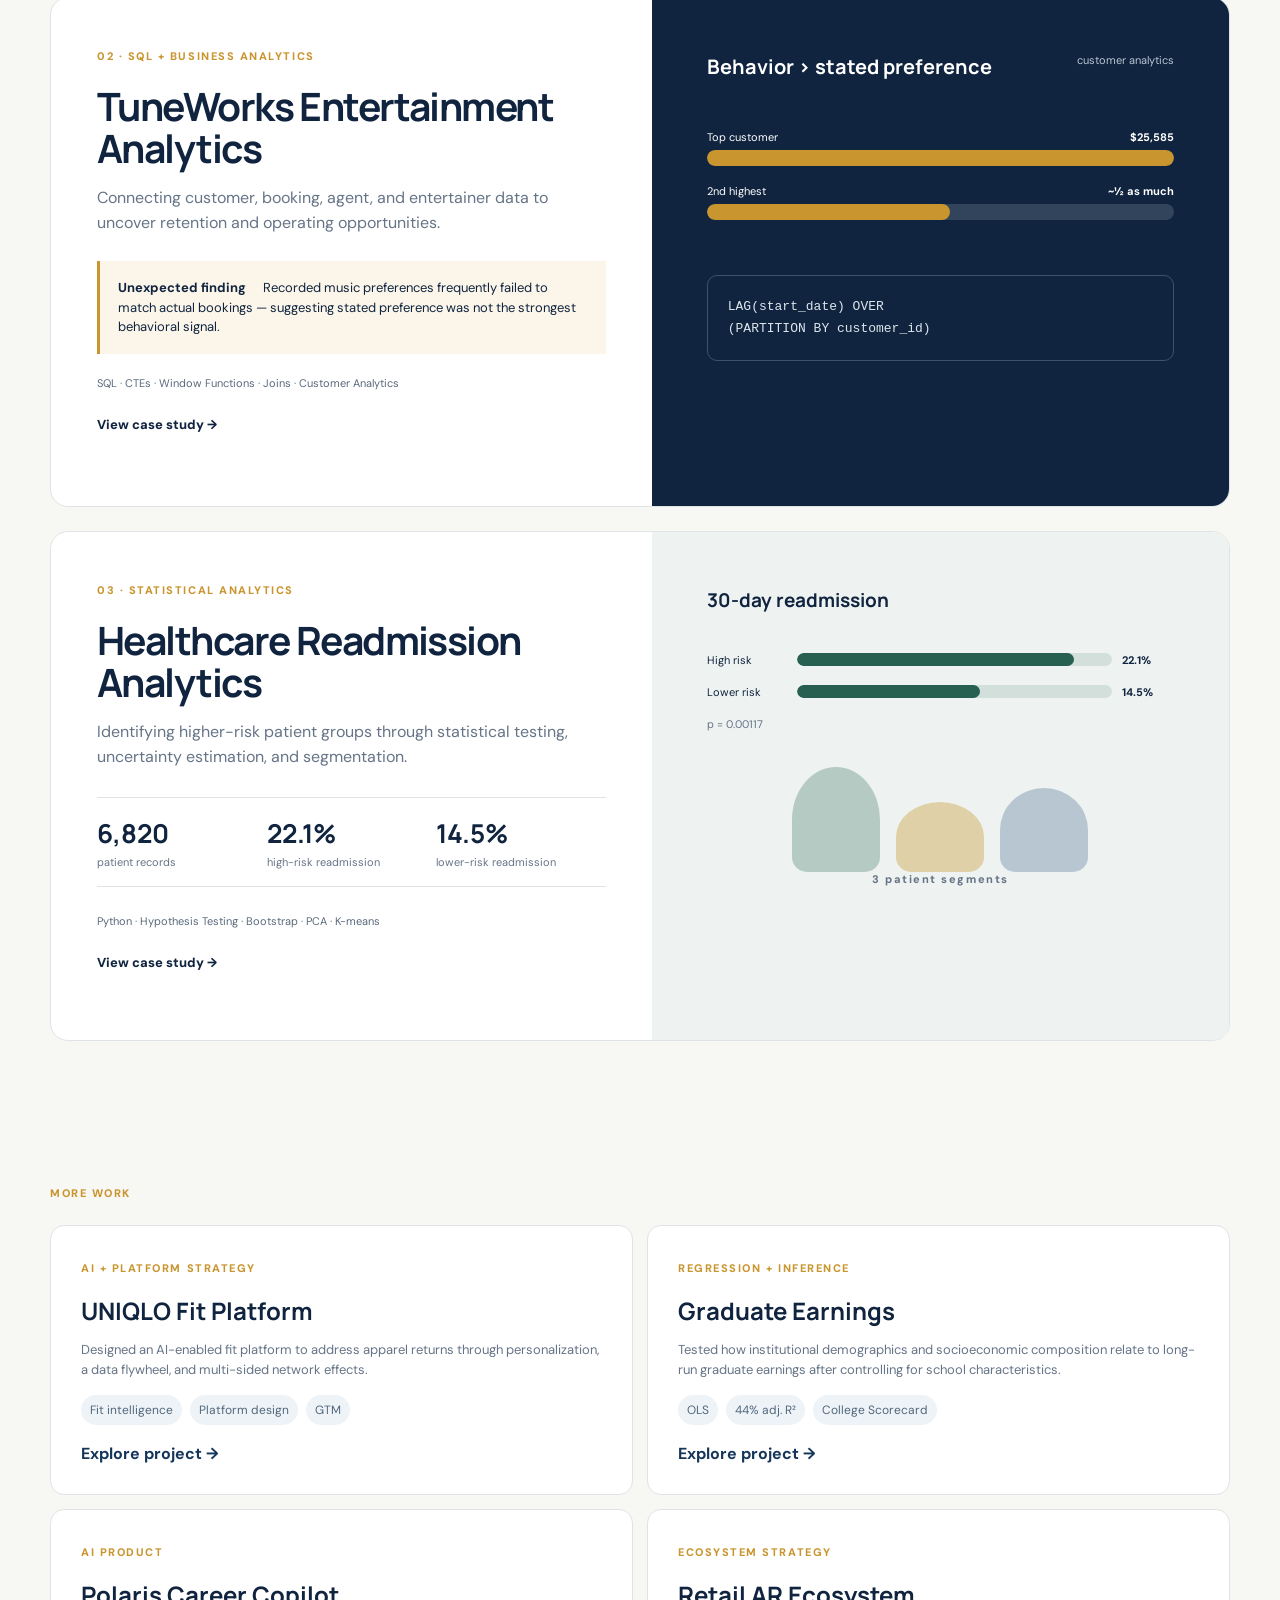
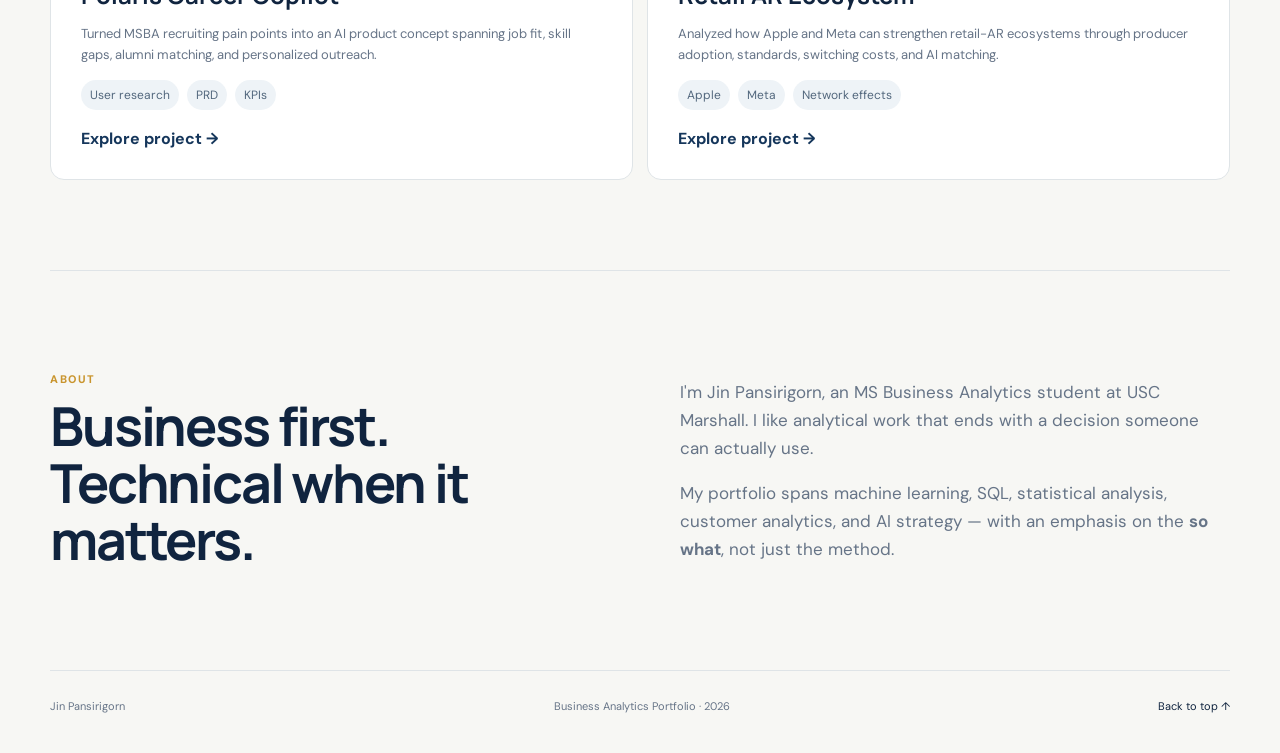
==== commit ed6570e9: "version3 via upload" ====
--- a/index.html
+++ b/index.html
@@ -6,5 +6,5 @@
 <a class="project" href="tuneworks.html"><div class="copy"><small>02 · SQL + BUSINESS ANALYTICS</small><h3>TuneWorks Entertainment Analytics</h3><p>Connecting customer, booking, agent, and entertainer data to uncover retention and operating opportunities.</p><blockquote class="goldquote"><strong>Unexpected finding</strong> Recorded music preferences frequently failed to match actual bookings — suggesting stated preference was not the strongest behavioral signal.</blockquote><div class="tags">SQL · CTEs · Window Functions · Joins · Customer Analytics</div><span class="link">View case study →</span></div><div class="visual sql"><div class="sqlhead"><b>Behavior > stated preference</b><span>customer analytics</span></div><div class="barlabel"><span>Top customer</span><b>$25,585</b></div><div class="bar"><i style="width:100%"></i></div><div class="barlabel"><span>2nd highest</span><b>~½ as much</b></div><div class="bar"><i style="width:52%"></i></div><div class="code">LAG(start_date) OVER<br>(PARTITION BY customer_id)</div></div></a>
 <a class="project" href="healthcare.html"><div class="copy"><small>03 · STATISTICAL ANALYTICS</small><h3>Healthcare Readmission Analytics</h3><p>Identifying higher-risk patient groups through statistical testing, uncertainty estimation, and segmentation.</p><div class="kpis"><b>6,820<i>patient records</i></b><b>22.1%<i>high-risk readmission</i></b><b>14.5%<i>lower-risk readmission</i></b></div><div class="tags">Python · Hypothesis Testing · Bootstrap · PCA · K-means</div><span class="link">View case study →</span></div><div class="visual health"><h4>30-day readmission</h4><div class="risk"><span>High risk</span><i><b style="width:88%"></b></i><strong>22.1%</strong></div><div class="risk"><span>Lower risk</span><i><b style="width:58%"></b></i><strong>14.5%</strong></div><p>p = 0.00117</p><div class="clusters"><i></i><i></i><i></i></div><small>3 patient segments</small></div></a>
 </section>
-<section class="shell more"><p class="eyebrow">MORE WORK</p><div class="moregrid"><article><small>AI + PLATFORM STRATEGY</small><h3>UNIQLO Fit Platform</h3><p>AI-enabled fit intelligence, personalization, network effects, and platform monetization.</p></article><article><small>REGRESSION + INFERENCE</small><h3>Graduate Earnings</h3><p>Multivariable regression with observational-data reasoning and explicit causal limitations.</p></article><article><small>AI PRODUCT</small><h3>Polaris Career Copilot</h3><p>User research, product requirements, AI workflow design, and success metrics.</p></article><article><small>ECOSYSTEM STRATEGY</small><h3>Retail AR Ecosystem</h3><p>Platform competition through network effects, switching costs, and multihoming.</p></article></div></section>
+<section class="shell more"><p class="eyebrow">MORE WORK</p><div class="moregrid"><a href="uniqlo.html"><article><small>AI + PLATFORM STRATEGY</small><h3>UNIQLO Fit Platform</h3><p>Designed an AI-enabled fit platform to address apparel returns through personalization, a data flywheel, and multi-sided network effects.</p><div class="mini-metric"><span>Fit intelligence</span><span>Platform design</span><span>GTM</span></div><span class="mini-link">Explore project →</span></article></a><a href="earnings.html"><article><small>REGRESSION + INFERENCE</small><h3>Graduate Earnings</h3><p>Tested how institutional demographics and socioeconomic composition relate to long-run graduate earnings after controlling for school characteristics.</p><div class="mini-metric"><span>OLS</span><span>44% adj. R²</span><span>College Scorecard</span></div><span class="mini-link">Explore project →</span></article></a><a href="polaris.html"><article><small>AI PRODUCT</small><h3>Polaris Career Copilot</h3><p>Turned MSBA recruiting pain points into an AI product concept spanning job fit, skill gaps, alumni matching, and personalized outreach.</p><div class="mini-metric"><span>User research</span><span>PRD</span><span>KPIs</span></div><span class="mini-link">Explore project →</span></article></a><a href="retail-ar.html"><article><small>ECOSYSTEM STRATEGY</small><h3>Retail AR Ecosystem</h3><p>Analyzed how Apple and Meta can strengthen retail-AR ecosystems through producer adoption, standards, switching costs, and AI matching.</p><div class="mini-metric"><span>Apple</span><span>Meta</span><span>Network effects</span></div><span class="mini-link">Explore project →</span></article></a></div></section>
 <section id="about" class="shell about"><div><p class="eyebrow">ABOUT</p><h2>Business first.<br>Technical when it matters.</h2></div><div><p>I'm Jin Pansirigorn, an MS Business Analytics student at USC Marshall. I like analytical work that ends with a decision someone can actually use.</p><p>My portfolio spans machine learning, SQL, statistical analysis, customer analytics, and AI strategy — with an emphasis on the <b>so what</b>, not just the method.</p></div></section></main><footer class="shell">Jin Pansirigorn <span>Business Analytics Portfolio · 2026</span><a href="#top">Back to top ↑</a></footer></body></html>
--- a/styles.css
+++ b/styles.css
@@ -1 +1,2 @@
 :root{--ink:#10243f;--muted:#667487;--paper:#f7f7f4;--white:#fff;--line:#dfe4e7;--gold:#c9952e;--blue:#28517f;--green:#275f50}*{box-sizing:border-box}html{scroll-behavior:smooth}body{margin:0;background:var(--paper);color:var(--ink);font-family:'DM Sans',sans-serif}.shell{width:min(1180px,calc(100% - 48px));margin:auto}header{position:sticky;top:0;z-index:9;background:rgba(247,247,244,.9);backdrop-filter:blur(12px);border-bottom:1px solid #e7e9e8}nav{height:70px;display:flex;align-items:center;justify-content:space-between}nav div{display:flex;gap:26px}nav a{color:var(--ink);text-decoration:none;font-size:13px}.brand{font:800 21px Manrope}.brand span,.eyebrow,.section-head>div>p,small{color:var(--gold)}.hero{padding:105px 0 65px}.eyebrow,.section-head>div>p,small{font-size:11px;letter-spacing:.14em;font-weight:800}h1,h2,h3{font-family:Manrope;margin:0}h1{font-size:clamp(54px,7.5vw,94px);line-height:.97;letter-spacing:-.06em}h1 em{font-style:normal;color:var(--blue)}.lede{font-size:20px;color:var(--muted);max-width:680px;line-height:1.55;margin:30px 0}.actions{display:flex;gap:10px}.btn{padding:12px 17px;border:1px solid #ccd4da;border-radius:8px;color:var(--ink);text-decoration:none;font-weight:700;font-size:13px;background:#fff}.dark{background:var(--ink);color:#fff}.skills{margin-top:75px;padding:16px 0;border-block:1px solid var(--line);display:flex;flex-wrap:wrap}.skills span{padding:0 17px;border-right:1px solid var(--line);font-size:12px;color:var(--muted)}.skills span:first-child{padding-left:0}.work{padding:90px 0 20px}.section-head{display:grid;grid-template-columns:1.3fr .7fr;gap:60px;align-items:end;margin-bottom:42px}.section-head h2,.about h2{font-size:clamp(34px,4.2vw,54px);letter-spacing:-.04em;line-height:1.06}.section-head>span{color:var(--muted);font-size:14px;line-height:1.6}.project{display:grid;grid-template-columns:1.02fr .98fr;background:#fff;border:1px solid var(--line);border-radius:18px;overflow:hidden;margin-bottom:24px;min-height:510px;color:inherit;text-decoration:none;transition:.2s}.project:hover{transform:translateY(-2px);box-shadow:0 18px 45px rgba(16,36,63,.07)}.copy{padding:46px}.copy h3{font-size:39px;letter-spacing:-.04em;line-height:1.08;margin:20px 0 14px}.copy>p{font-size:16px;line-height:1.6;color:var(--muted)}.kpis{display:grid;grid-template-columns:repeat(3,1fr);border-block:1px solid var(--line);margin:27px 0}.kpis b{padding:17px 8px 17px 0;font:700 26px Manrope}.kpis i{display:block;font:400 11px 'DM Sans';color:var(--muted);margin-top:4px}blockquote{margin:25px 0 0;padding:17px 18px;background:#f0f4f7;border-left:3px solid var(--blue);font-size:13px;line-height:1.5}blockquote strong{margin-right:14px}.goldquote{background:#fbf6e9;border-color:var(--gold)}.tags{font-size:11px;color:#59697b;margin-top:22px}.link{display:inline-block;margin-top:26px;font-weight:800;font-size:13px}.visual{padding:38px;background:#e9eef2;display:flex;align-items:center;justify-content:center;position:relative}.insurance{display:grid;grid-template-columns:1fr auto 1fr auto 1fr;gap:10px;align-content:center}.model{background:#fff;border:1px solid #d7dfe5;border-radius:12px;padding:19px;min-height:145px;display:flex;flex-direction:column;justify-content:center}.model span{font-size:10px;color:var(--muted)}.model b{font:700 18px Manrope;margin:8px 0}.model i{font-size:10px;color:var(--blue)}.model.gold{background:#fff9e9;border-color:#ead6a3}.plus,.arrow{font:700 20px Manrope}.spark{position:absolute;bottom:36px;left:38px;right:38px;height:74px;display:flex;align-items:flex-end;gap:7px}.spark i{flex:1;background:rgba(40,81,127,.24);border-radius:3px 3px 0 0}.spark i:nth-child(1){height:28%}.spark i:nth-child(2){height:45%}.spark i:nth-child(3){height:34%}.spark i:nth-child(4){height:72%}.spark i:nth-child(5){height:53%}.spark i:nth-child(6){height:88%;background:var(--gold)}.spark i:nth-child(7){height:61%}.spark i:nth-child(8){height:77%}.sql{background:var(--ink);color:#fff;display:block;padding:55px}.sqlhead{display:flex;justify-content:space-between;margin-bottom:50px}.sqlhead b{font:700 20px Manrope}.sqlhead span{font-size:11px;color:#b8c5d2}.barlabel{display:flex;justify-content:space-between;font-size:11px;margin:18px 0 6px}.bar{height:16px;background:#31445c;border-radius:999px;overflow:hidden}.bar i{display:block;height:100%;background:var(--gold);border-radius:999px}.code{margin-top:55px;border:1px solid #3d526a;border-radius:10px;padding:20px;font:13px/1.7 monospace;color:#dce5ec}.health{background:#eef3f1;display:block;padding:55px}.health h4{font:700 19px Manrope;margin:0 0 40px}.risk{display:grid;grid-template-columns:80px 1fr 52px;gap:10px;align-items:center;margin:18px 0;font-size:11px}.risk>i{height:13px;background:#d3dfdb;border-radius:999px;overflow:hidden}.risk>i b{display:block;height:100%;background:var(--green);border-radius:999px}.health>p{font-size:11px;color:var(--muted)}.clusters{height:130px;display:flex;align-items:end;justify-content:center;gap:16px}.clusters i{width:88px;border-radius:50% 50% 15px 15px;background:rgba(39,95,80,.28)}.clusters i:nth-child(1){height:105px}.clusters i:nth-child(2){height:70px;background:rgba(201,149,46,.38)}.clusters i:nth-child(3){height:84px;background:rgba(40,81,127,.28)}.health small{display:block;text-align:center;color:var(--muted)}.more{padding:90px 0}.moregrid{display:grid;grid-template-columns:repeat(2,1fr);gap:14px;margin-top:25px}.moregrid article{background:#fff;border:1px solid var(--line);border-radius:14px;padding:30px;min-height:200px}.moregrid h3{font-size:24px;margin:17px 0 8px}.moregrid p{color:var(--muted);font-size:13px;line-height:1.6}.about{border-top:1px solid var(--line);padding:90px 0;display:grid;grid-template-columns:1fr 1fr;gap:80px}.about>div:last-child{font-size:17px;line-height:1.65;color:var(--muted)}footer{border-top:1px solid var(--line);padding:28px 0 40px;display:flex;justify-content:space-between;font-size:11px;color:var(--muted)}footer a{color:var(--ink);text-decoration:none}@media(max-width:820px){.shell{width:min(100% - 28px,1180px)}.hero{padding-top:70px}.skills span{padding:6px 9px;border:0}.section-head,.project,.about{grid-template-columns:1fr}.section-head{gap:15px}.copy{padding:30px}.copy h3{font-size:31px}.visual{min-height:390px}.insurance{grid-template-columns:1fr}.plus,.arrow{display:none}.spark{display:none}.moregrid{grid-template-columns:1fr}.about{gap:30px}footer span{display:none}}
+.moregrid article{position:relative;transition:.25s ease}.moregrid article:hover{transform:translateY(-4px);box-shadow:0 18px 45px rgba(16,42,67,.10)}.moregrid a{color:inherit;text-decoration:none}.moregrid .mini-link{display:inline-block;margin-top:18px;font-weight:700;color:#15365b}.mini-metric{display:flex;gap:8px;flex-wrap:wrap;margin-top:14px}.mini-metric span{font-size:12px;background:#eef3f7;padding:7px 9px;border-radius:999px;color:#52677d}
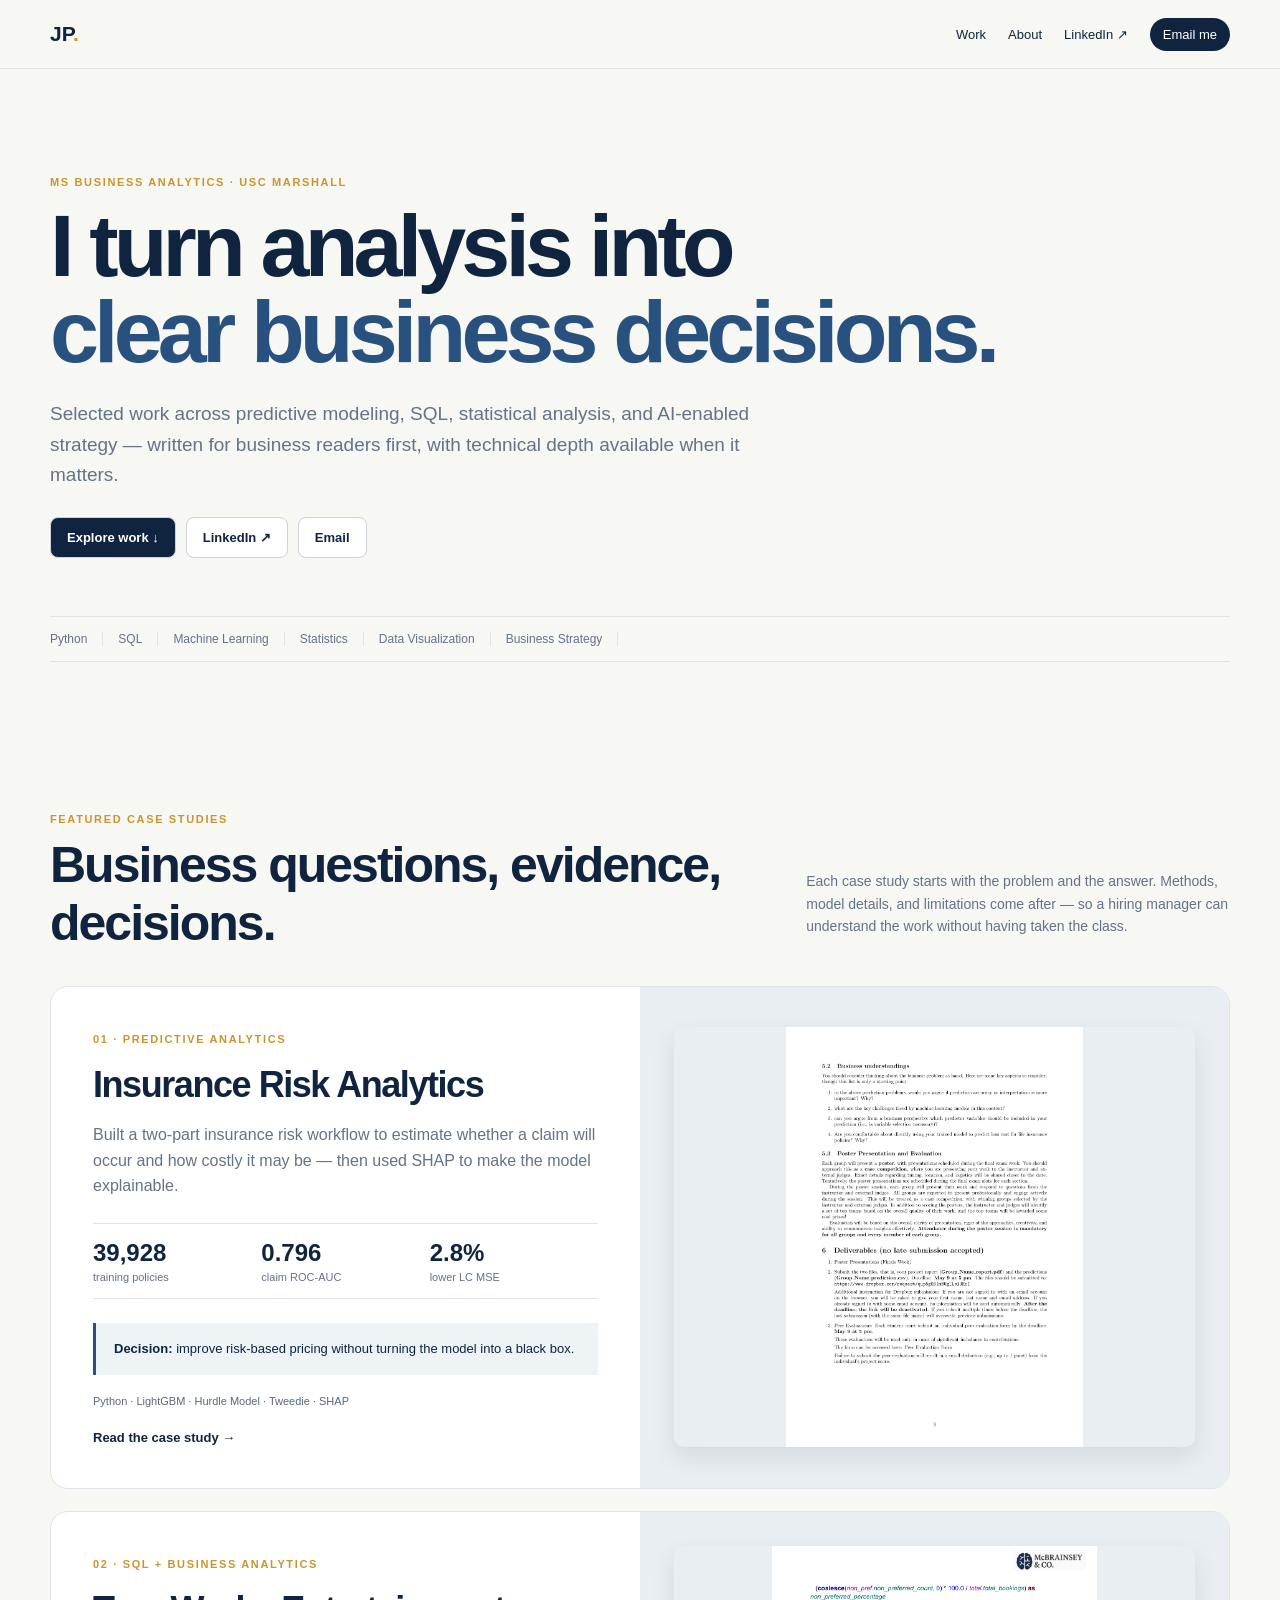
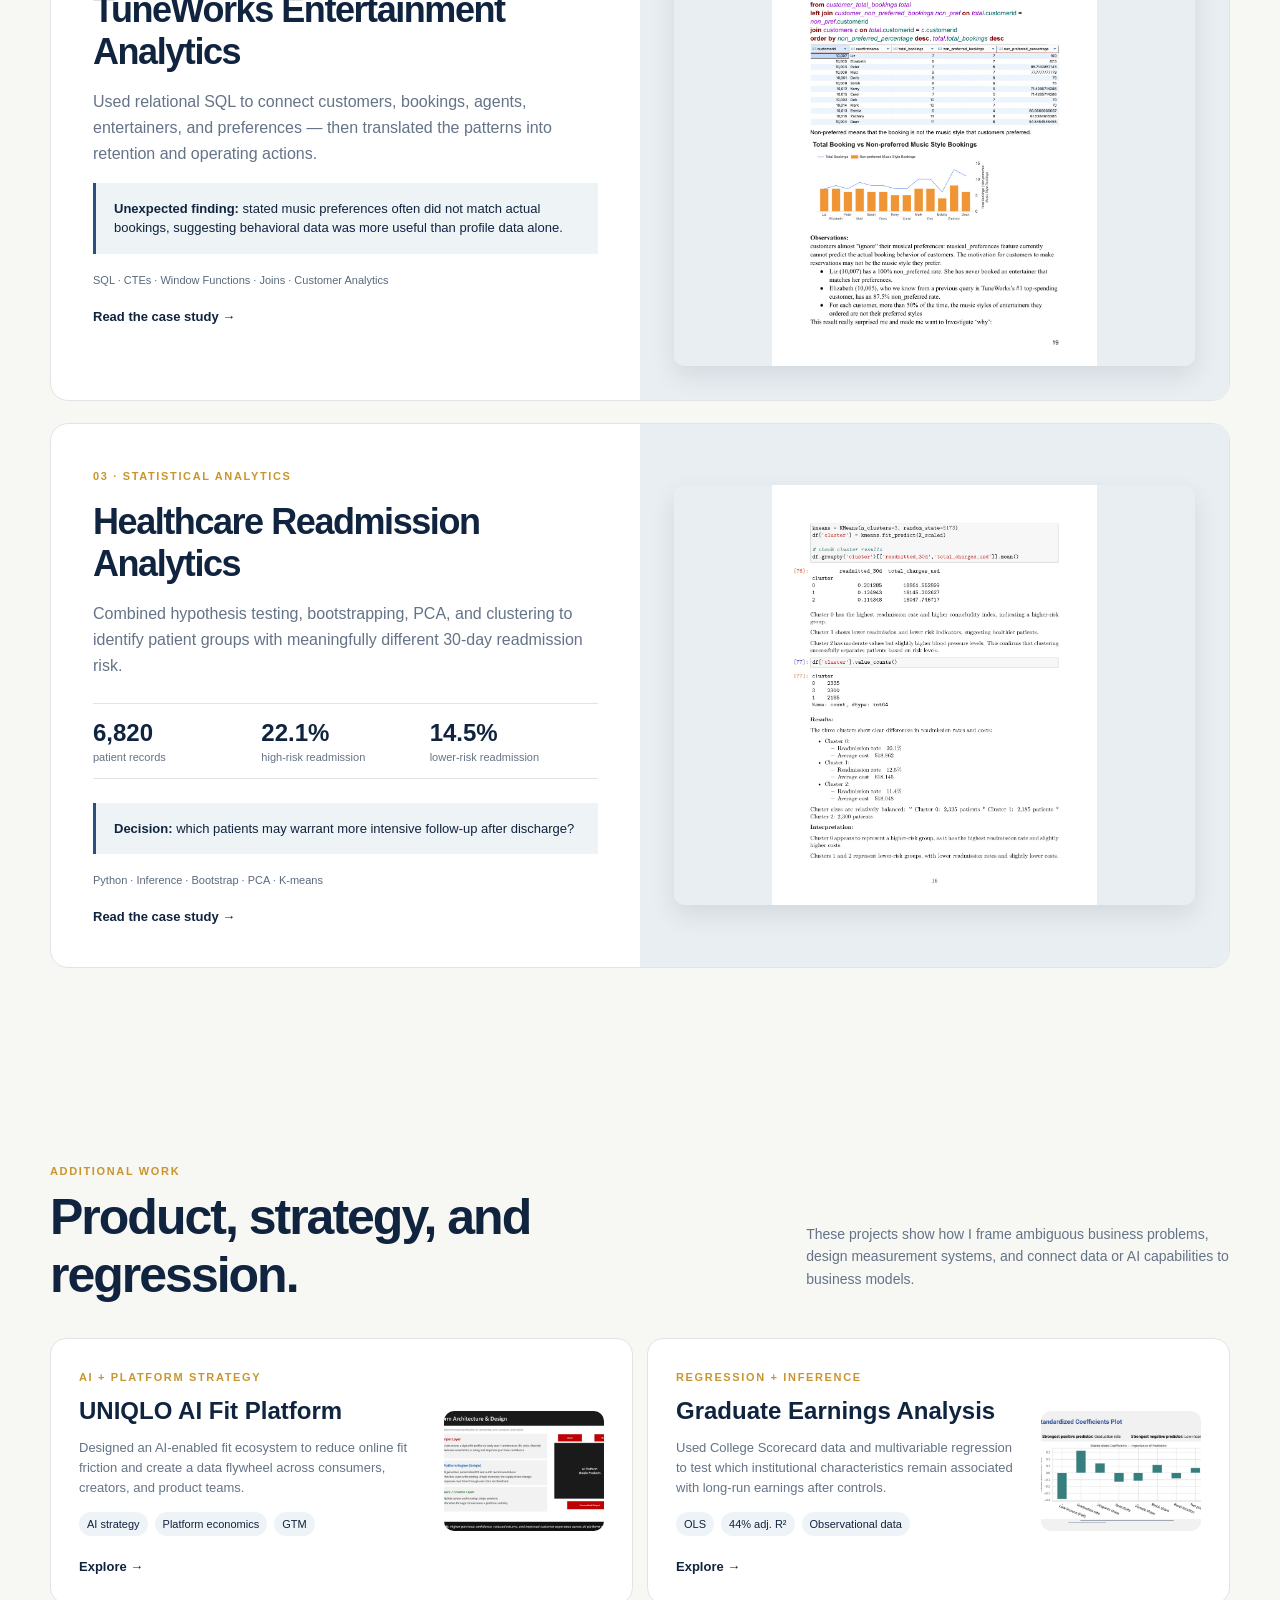
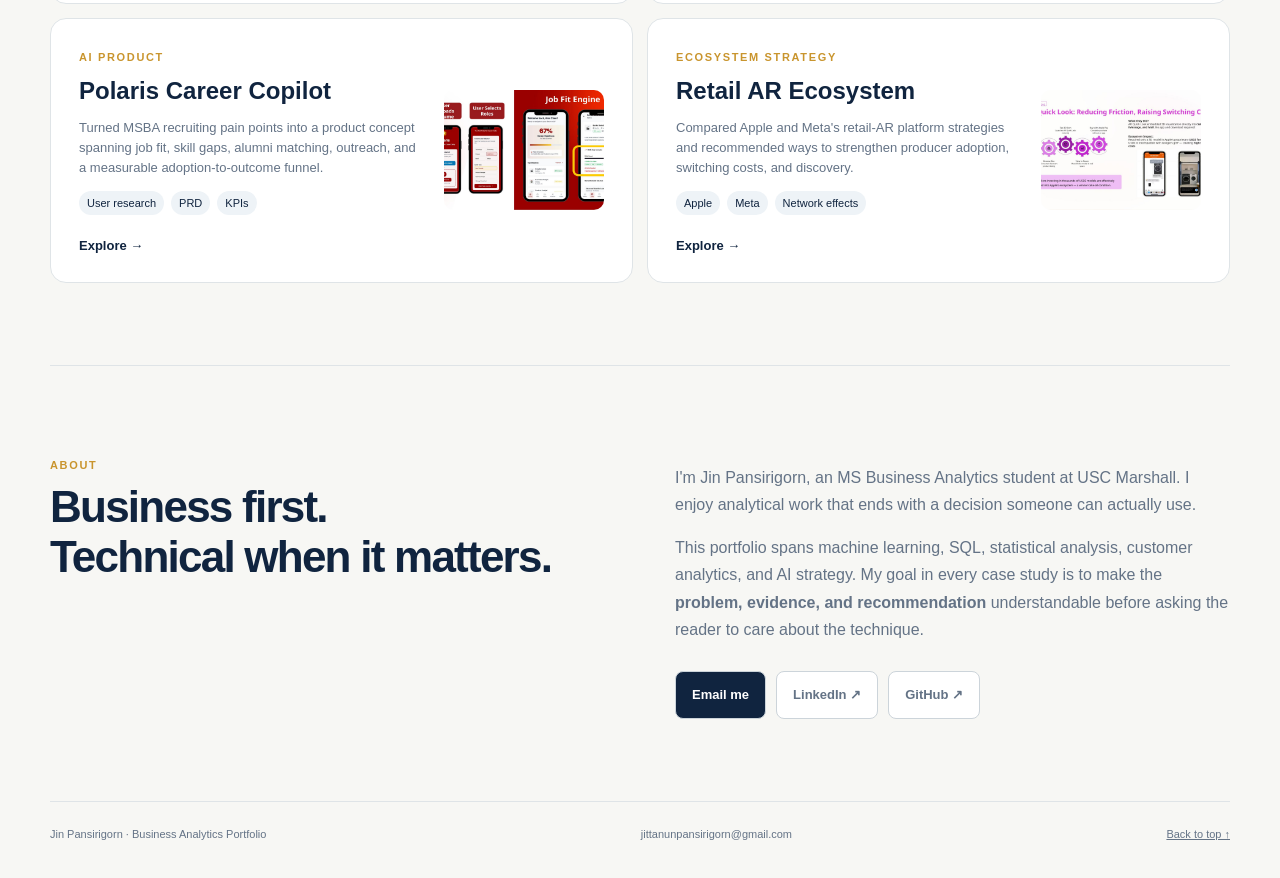
==== commit e80023dd: "V4 files added via upload" ====
--- a/index.html
+++ b/index.html
@@ -1,10 +1,12 @@
-<!doctype html><html lang="en"><head><meta charset="utf-8"><meta name="viewport" content="width=device-width,initial-scale=1"><meta name="description" content="Jin Pansirigorn — Business Analytics portfolio"><title>Jin Pansirigorn | Business Analytics</title><link rel="preconnect" href="https://fonts.googleapis.com"><link rel="preconnect" href="https://fonts.gstatic.com" crossorigin><link href="https://fonts.googleapis.com/css2?family=DM+Sans:wght@400;500;600;700&family=Manrope:wght@500;600;700;800&display=swap" rel="stylesheet"><link rel="stylesheet" href="styles.css"></head><body>
-<header><nav class="shell"><a class="brand" href="#top">JP<span>.</span></a><div><a href="#work">Work</a><a href="#about">About</a><a href="https://github.com/jinpansirigorn" target="_blank">GitHub ↗</a></div></nav></header>
-<main id="top"><section class="hero shell"><p class="eyebrow">MS BUSINESS ANALYTICS · USC MARSHALL</p><h1>Data, translated into<br><em>business decisions.</em></h1><p class="lede">Selected work across predictive modeling, SQL, statistical analysis, and AI-enabled business strategy.</p><div class="actions"><a class="btn dark" href="#work">Explore work ↓</a><a class="btn" href="https://github.com/jinpansirigorn" target="_blank">GitHub ↗</a></div><div class="skills"><span>Python</span><span>SQL</span><span>Machine Learning</span><span>Statistics</span><span>Data Visualization</span><span>Business Strategy</span></div></section>
-<section id="work" class="shell work"><div class="section-head"><div><p>SELECTED WORK</p><h2>Three ways I use data to answer business questions.</h2></div><span>Designed to be skimmed quickly — business question, evidence, insight, action.</span></div>
-<a class="project hero-project" href="insurance.html"><div class="copy"><small>01 · PREDICTIVE ANALYTICS</small><h3>Insurance Risk Analytics</h3><p>Predicting claim probability and expected loss to support risk-based insurance pricing.</p><div class="kpis"><b>39,928<i>training policies</i></b><b>0.796<i>ROC-AUC</i></b><b>2.8%<i>lower LC MSE</i></b></div><blockquote><strong>Business question</strong> How can an insurer identify claim risk while keeping model decisions interpretable?</blockquote><div class="tags">Python · LightGBM · Tweedie · SHAP · Cross-validation</div><span class="link">View case study →</span></div><div class="visual insurance"><div class="model"><span>Claim probability</span><b>LightGBM</b><i>0.796 AUC</i></div><div class="plus">×</div><div class="model"><span>Claim severity</span><b>Hurdle model</b><i>frequency × severity</i></div><div class="arrow">→</div><div class="model gold"><span>Expected loss</span><b>Risk estimate</b><i>explained with SHAP</i></div><div class="spark"><i></i><i></i><i></i><i></i><i></i><i></i><i></i><i></i></div></div></a>
-<a class="project" href="tuneworks.html"><div class="copy"><small>02 · SQL + BUSINESS ANALYTICS</small><h3>TuneWorks Entertainment Analytics</h3><p>Connecting customer, booking, agent, and entertainer data to uncover retention and operating opportunities.</p><blockquote class="goldquote"><strong>Unexpected finding</strong> Recorded music preferences frequently failed to match actual bookings — suggesting stated preference was not the strongest behavioral signal.</blockquote><div class="tags">SQL · CTEs · Window Functions · Joins · Customer Analytics</div><span class="link">View case study →</span></div><div class="visual sql"><div class="sqlhead"><b>Behavior > stated preference</b><span>customer analytics</span></div><div class="barlabel"><span>Top customer</span><b>$25,585</b></div><div class="bar"><i style="width:100%"></i></div><div class="barlabel"><span>2nd highest</span><b>~½ as much</b></div><div class="bar"><i style="width:52%"></i></div><div class="code">LAG(start_date) OVER<br>(PARTITION BY customer_id)</div></div></a>
-<a class="project" href="healthcare.html"><div class="copy"><small>03 · STATISTICAL ANALYTICS</small><h3>Healthcare Readmission Analytics</h3><p>Identifying higher-risk patient groups through statistical testing, uncertainty estimation, and segmentation.</p><div class="kpis"><b>6,820<i>patient records</i></b><b>22.1%<i>high-risk readmission</i></b><b>14.5%<i>lower-risk readmission</i></b></div><div class="tags">Python · Hypothesis Testing · Bootstrap · PCA · K-means</div><span class="link">View case study →</span></div><div class="visual health"><h4>30-day readmission</h4><div class="risk"><span>High risk</span><i><b style="width:88%"></b></i><strong>22.1%</strong></div><div class="risk"><span>Lower risk</span><i><b style="width:58%"></b></i><strong>14.5%</strong></div><p>p = 0.00117</p><div class="clusters"><i></i><i></i><i></i></div><small>3 patient segments</small></div></a>
-</section>
-<section class="shell more"><p class="eyebrow">MORE WORK</p><div class="moregrid"><a href="uniqlo.html"><article><small>AI + PLATFORM STRATEGY</small><h3>UNIQLO Fit Platform</h3><p>Designed an AI-enabled fit platform to address apparel returns through personalization, a data flywheel, and multi-sided network effects.</p><div class="mini-metric"><span>Fit intelligence</span><span>Platform design</span><span>GTM</span></div><span class="mini-link">Explore project →</span></article></a><a href="earnings.html"><article><small>REGRESSION + INFERENCE</small><h3>Graduate Earnings</h3><p>Tested how institutional demographics and socioeconomic composition relate to long-run graduate earnings after controlling for school characteristics.</p><div class="mini-metric"><span>OLS</span><span>44% adj. R²</span><span>College Scorecard</span></div><span class="mini-link">Explore project →</span></article></a><a href="polaris.html"><article><small>AI PRODUCT</small><h3>Polaris Career Copilot</h3><p>Turned MSBA recruiting pain points into an AI product concept spanning job fit, skill gaps, alumni matching, and personalized outreach.</p><div class="mini-metric"><span>User research</span><span>PRD</span><span>KPIs</span></div><span class="mini-link">Explore project →</span></article></a><a href="retail-ar.html"><article><small>ECOSYSTEM STRATEGY</small><h3>Retail AR Ecosystem</h3><p>Analyzed how Apple and Meta can strengthen retail-AR ecosystems through producer adoption, standards, switching costs, and AI matching.</p><div class="mini-metric"><span>Apple</span><span>Meta</span><span>Network effects</span></div><span class="mini-link">Explore project →</span></article></a></div></section>
-<section id="about" class="shell about"><div><p class="eyebrow">ABOUT</p><h2>Business first.<br>Technical when it matters.</h2></div><div><p>I'm Jin Pansirigorn, an MS Business Analytics student at USC Marshall. I like analytical work that ends with a decision someone can actually use.</p><p>My portfolio spans machine learning, SQL, statistical analysis, customer analytics, and AI strategy — with an emphasis on the <b>so what</b>, not just the method.</p></div></section></main><footer class="shell">Jin Pansirigorn <span>Business Analytics Portfolio · 2026</span><a href="#top">Back to top ↑</a></footer></body></html>
+<!doctype html><html lang="en"><head><meta charset="utf-8"><meta name="viewport" content="width=device-width,initial-scale=1"><meta name="description" content="Jin Pansirigorn — Business Analytics portfolio"><title>Jin Pansirigorn | Business Analytics</title><link rel="stylesheet" href="styles.css"></head><body><header><nav class="shell"><a class="brand" href="index.html">JP<span>.</span></a><div class="links"><a href="index.html#work">Work</a><a href="index.html#about">About</a><a href="https://www.linkedin.com/in/jittanun-pansirigorn/" target="_blank">LinkedIn ↗</a><a class="contact-pill" href="mailto:jittanunpansirigorn@gmail.com">Email me</a></div></nav></header><main><section class="hero shell"><p class="eyebrow">MS BUSINESS ANALYTICS · USC MARSHALL</p><h1>I turn analysis into<br><em>clear business decisions.</em></h1><p class="lede">Selected work across predictive modeling, SQL, statistical analysis, and AI-enabled strategy — written for business readers first, with technical depth available when it matters.</p><div class="actions"><a class="btn dark" href="#work">Explore work ↓</a><a class="btn" target="_blank" href="https://www.linkedin.com/in/jittanun-pansirigorn/">LinkedIn ↗</a><a class="btn" href="mailto:jittanunpansirigorn@gmail.com">Email</a></div><div class="skills"><span>Python</span><span>SQL</span><span>Machine Learning</span><span>Statistics</span><span>Data Visualization</span><span>Business Strategy</span></div></section>
+<section id="work" class="section shell"><div class="section-head"><div><p class="eyebrow">FEATURED CASE STUDIES</p><h2>Business questions, evidence, decisions.</h2></div><p>Each case study starts with the problem and the answer. Methods, model details, and limitations come after — so a hiring manager can understand the work without having taken the class.</p></div>
+<a class="project" href="insurance.html"><div class="copy"><small class="eyebrow">01 · PREDICTIVE ANALYTICS</small><h3>Insurance Risk Analytics</h3><p>Built a two-part insurance risk workflow to estimate whether a claim will occur and how costly it may be — then used SHAP to make the model explainable.</p><div class="kpis"><b>39,928<i>training policies</i></b><b>0.796<i>claim ROC-AUC</i></b><b>2.8%<i>lower LC MSE</i></b></div><div class="question"><b>Decision:</b> improve risk-based pricing without turning the model into a black box.</div><div class="tags">Python · LightGBM · Hurdle Model · Tweedie · SHAP</div><span class="link">Read the case study →</span></div><div class="visual"><img src="assets/insurance-brief-page-3.jpg" alt="Insurance model comparison and results"></div></a>
+<a class="project" href="tuneworks.html"><div class="copy"><small class="eyebrow">02 · SQL + BUSINESS ANALYTICS</small><h3>TuneWorks Entertainment Analytics</h3><p>Used relational SQL to connect customers, bookings, agents, entertainers, and preferences — then translated the patterns into retention and operating actions.</p><div class="question"><b>Unexpected finding:</b> stated music preferences often did not match actual bookings, suggesting behavioral data was more useful than profile data alone.</div><div class="tags">SQL · CTEs · Window Functions · Joins · Customer Analytics</div><span class="link">Read the case study →</span></div><div class="visual"><img src="assets/tuneworks-page-19.jpg" alt="TuneWorks customer preference analysis"></div></a>
+<a class="project" href="healthcare.html"><div class="copy"><small class="eyebrow">03 · STATISTICAL ANALYTICS</small><h3>Healthcare Readmission Analytics</h3><p>Combined hypothesis testing, bootstrapping, PCA, and clustering to identify patient groups with meaningfully different 30-day readmission risk.</p><div class="kpis"><b>6,820<i>patient records</i></b><b>22.1%<i>high-risk readmission</i></b><b>14.5%<i>lower-risk readmission</i></b></div><div class="question"><b>Decision:</b> which patients may warrant more intensive follow-up after discharge?</div><div class="tags">Python · Inference · Bootstrap · PCA · K-means</div><span class="link">Read the case study →</span></div><div class="visual"><img src="assets/health-page-16.jpg" alt="Healthcare clustering results"></div></a></section>
+<section class="section shell"><div class="section-head"><div><p class="eyebrow">ADDITIONAL WORK</p><h2>Product, strategy, and regression.</h2></div><p>These projects show how I frame ambiguous business problems, design measurement systems, and connect data or AI capabilities to business models.</p></div><div class="moregrid">
+<a class="morecard" href="uniqlo.html"><div><small class="eyebrow">AI + PLATFORM STRATEGY</small><h3>UNIQLO AI Fit Platform</h3><p>Designed an AI-enabled fit ecosystem to reduce online fit friction and create a data flywheel across consumers, creators, and product teams.</p><div class="chips"><span>AI strategy</span><span>Platform economics</span><span>GTM</span></div><span class="link">Explore →</span></div><img src="assets/uniqlo-page-7.jpg" alt="UNIQLO fit platform architecture"></a>
+<a class="morecard" href="earnings.html"><div><small class="eyebrow">REGRESSION + INFERENCE</small><h3>Graduate Earnings Analysis</h3><p>Used College Scorecard data and multivariable regression to test which institutional characteristics remain associated with long-run earnings after controls.</p><div class="chips"><span>OLS</span><span>44% adj. R²</span><span>Observational data</span></div><span class="link">Explore →</span></div><img src="assets/earnings-14.jpg" alt="Standardized coefficient plot"></a>
+<a class="morecard" href="polaris.html"><div><small class="eyebrow">AI PRODUCT</small><h3>Polaris Career Copilot</h3><p>Turned MSBA recruiting pain points into a product concept spanning job fit, skill gaps, alumni matching, outreach, and a measurable adoption-to-outcome funnel.</p><div class="chips"><span>User research</span><span>PRD</span><span>KPIs</span></div><span class="link">Explore →</span></div><img src="assets/polaris-6.jpg" alt="Polaris Job Fit Engine prototype"></a>
+<a class="morecard" href="retail-ar.html"><div><small class="eyebrow">ECOSYSTEM STRATEGY</small><h3>Retail AR Ecosystem</h3><p>Compared Apple and Meta's retail-AR platform strategies and recommended ways to strengthen producer adoption, switching costs, and discovery.</p><div class="chips"><span>Apple</span><span>Meta</span><span>Network effects</span></div><span class="link">Explore →</span></div><img src="assets/retail-5.jpg" alt="Apple AR Quick Look strategy"></a>
+</div></section>
+<section id="about" class="section shell about"><div><p class="eyebrow">ABOUT</p><h2>Business first.<br>Technical when it matters.</h2></div><div class="bio"><p>I'm Jin Pansirigorn, an MS Business Analytics student at USC Marshall. I enjoy analytical work that ends with a decision someone can actually use.</p><p>This portfolio spans machine learning, SQL, statistical analysis, customer analytics, and AI strategy. My goal in every case study is to make the <b>problem, evidence, and recommendation</b> understandable before asking the reader to care about the technique.</p><div class="contactbox"><a class="btn dark" href="mailto:jittanunpansirigorn@gmail.com">Email me</a><a class="btn" target="_blank" href="https://www.linkedin.com/in/jittanun-pansirigorn/">LinkedIn ↗</a><a class="btn" target="_blank" href="https://github.com/jinpansirigorn">GitHub ↗</a></div></div></section></main><footer class="shell"><span>Jin Pansirigorn · Business Analytics Portfolio</span><span>jittanunpansirigorn@gmail.com</span><a href="#top">Back to top ↑</a></footer></body></html>
--- a/styles.css
+++ b/styles.css
@@ -1,2 +1,5 @@
-:root{--ink:#10243f;--muted:#667487;--paper:#f7f7f4;--white:#fff;--line:#dfe4e7;--gold:#c9952e;--blue:#28517f;--green:#275f50}*{box-sizing:border-box}html{scroll-behavior:smooth}body{margin:0;background:var(--paper);color:var(--ink);font-family:'DM Sans',sans-serif}.shell{width:min(1180px,calc(100% - 48px));margin:auto}header{position:sticky;top:0;z-index:9;background:rgba(247,247,244,.9);backdrop-filter:blur(12px);border-bottom:1px solid #e7e9e8}nav{height:70px;display:flex;align-items:center;justify-content:space-between}nav div{display:flex;gap:26px}nav a{color:var(--ink);text-decoration:none;font-size:13px}.brand{font:800 21px Manrope}.brand span,.eyebrow,.section-head>div>p,small{color:var(--gold)}.hero{padding:105px 0 65px}.eyebrow,.section-head>div>p,small{font-size:11px;letter-spacing:.14em;font-weight:800}h1,h2,h3{font-family:Manrope;margin:0}h1{font-size:clamp(54px,7.5vw,94px);line-height:.97;letter-spacing:-.06em}h1 em{font-style:normal;color:var(--blue)}.lede{font-size:20px;color:var(--muted);max-width:680px;line-height:1.55;margin:30px 0}.actions{display:flex;gap:10px}.btn{padding:12px 17px;border:1px solid #ccd4da;border-radius:8px;color:var(--ink);text-decoration:none;font-weight:700;font-size:13px;background:#fff}.dark{background:var(--ink);color:#fff}.skills{margin-top:75px;padding:16px 0;border-block:1px solid var(--line);display:flex;flex-wrap:wrap}.skills span{padding:0 17px;border-right:1px solid var(--line);font-size:12px;color:var(--muted)}.skills span:first-child{padding-left:0}.work{padding:90px 0 20px}.section-head{display:grid;grid-template-columns:1.3fr .7fr;gap:60px;align-items:end;margin-bottom:42px}.section-head h2,.about h2{font-size:clamp(34px,4.2vw,54px);letter-spacing:-.04em;line-height:1.06}.section-head>span{color:var(--muted);font-size:14px;line-height:1.6}.project{display:grid;grid-template-columns:1.02fr .98fr;background:#fff;border:1px solid var(--line);border-radius:18px;overflow:hidden;margin-bottom:24px;min-height:510px;color:inherit;text-decoration:none;transition:.2s}.project:hover{transform:translateY(-2px);box-shadow:0 18px 45px rgba(16,36,63,.07)}.copy{padding:46px}.copy h3{font-size:39px;letter-spacing:-.04em;line-height:1.08;margin:20px 0 14px}.copy>p{font-size:16px;line-height:1.6;color:var(--muted)}.kpis{display:grid;grid-template-columns:repeat(3,1fr);border-block:1px solid var(--line);margin:27px 0}.kpis b{padding:17px 8px 17px 0;font:700 26px Manrope}.kpis i{display:block;font:400 11px 'DM Sans';color:var(--muted);margin-top:4px}blockquote{margin:25px 0 0;padding:17px 18px;background:#f0f4f7;border-left:3px solid var(--blue);font-size:13px;line-height:1.5}blockquote strong{margin-right:14px}.goldquote{background:#fbf6e9;border-color:var(--gold)}.tags{font-size:11px;color:#59697b;margin-top:22px}.link{display:inline-block;margin-top:26px;font-weight:800;font-size:13px}.visual{padding:38px;background:#e9eef2;display:flex;align-items:center;justify-content:center;position:relative}.insurance{display:grid;grid-template-columns:1fr auto 1fr auto 1fr;gap:10px;align-content:center}.model{background:#fff;border:1px solid #d7dfe5;border-radius:12px;padding:19px;min-height:145px;display:flex;flex-direction:column;justify-content:center}.model span{font-size:10px;color:var(--muted)}.model b{font:700 18px Manrope;margin:8px 0}.model i{font-size:10px;color:var(--blue)}.model.gold{background:#fff9e9;border-color:#ead6a3}.plus,.arrow{font:700 20px Manrope}.spark{position:absolute;bottom:36px;left:38px;right:38px;height:74px;display:flex;align-items:flex-end;gap:7px}.spark i{flex:1;background:rgba(40,81,127,.24);border-radius:3px 3px 0 0}.spark i:nth-child(1){height:28%}.spark i:nth-child(2){height:45%}.spark i:nth-child(3){height:34%}.spark i:nth-child(4){height:72%}.spark i:nth-child(5){height:53%}.spark i:nth-child(6){height:88%;background:var(--gold)}.spark i:nth-child(7){height:61%}.spark i:nth-child(8){height:77%}.sql{background:var(--ink);color:#fff;display:block;padding:55px}.sqlhead{display:flex;justify-content:space-between;margin-bottom:50px}.sqlhead b{font:700 20px Manrope}.sqlhead span{font-size:11px;color:#b8c5d2}.barlabel{display:flex;justify-content:space-between;font-size:11px;margin:18px 0 6px}.bar{height:16px;background:#31445c;border-radius:999px;overflow:hidden}.bar i{display:block;height:100%;background:var(--gold);border-radius:999px}.code{margin-top:55px;border:1px solid #3d526a;border-radius:10px;padding:20px;font:13px/1.7 monospace;color:#dce5ec}.health{background:#eef3f1;display:block;padding:55px}.health h4{font:700 19px Manrope;margin:0 0 40px}.risk{display:grid;grid-template-columns:80px 1fr 52px;gap:10px;align-items:center;margin:18px 0;font-size:11px}.risk>i{height:13px;background:#d3dfdb;border-radius:999px;overflow:hidden}.risk>i b{display:block;height:100%;background:var(--green);border-radius:999px}.health>p{font-size:11px;color:var(--muted)}.clusters{height:130px;display:flex;align-items:end;justify-content:center;gap:16px}.clusters i{width:88px;border-radius:50% 50% 15px 15px;background:rgba(39,95,80,.28)}.clusters i:nth-child(1){height:105px}.clusters i:nth-child(2){height:70px;background:rgba(201,149,46,.38)}.clusters i:nth-child(3){height:84px;background:rgba(40,81,127,.28)}.health small{display:block;text-align:center;color:var(--muted)}.more{padding:90px 0}.moregrid{display:grid;grid-template-columns:repeat(2,1fr);gap:14px;margin-top:25px}.moregrid article{background:#fff;border:1px solid var(--line);border-radius:14px;padding:30px;min-height:200px}.moregrid h3{font-size:24px;margin:17px 0 8px}.moregrid p{color:var(--muted);font-size:13px;line-height:1.6}.about{border-top:1px solid var(--line);padding:90px 0;display:grid;grid-template-columns:1fr 1fr;gap:80px}.about>div:last-child{font-size:17px;line-height:1.65;color:var(--muted)}footer{border-top:1px solid var(--line);padding:28px 0 40px;display:flex;justify-content:space-between;font-size:11px;color:var(--muted)}footer a{color:var(--ink);text-decoration:none}@media(max-width:820px){.shell{width:min(100% - 28px,1180px)}.hero{padding-top:70px}.skills span{padding:6px 9px;border:0}.section-head,.project,.about{grid-template-columns:1fr}.section-head{gap:15px}.copy{padding:30px}.copy h3{font-size:31px}.visual{min-height:390px}.insurance{grid-template-columns:1fr}.plus,.arrow{display:none}.spark{display:none}.moregrid{grid-template-columns:1fr}.about{gap:30px}footer span{display:none}}
-.moregrid article{position:relative;transition:.25s ease}.moregrid article:hover{transform:translateY(-4px);box-shadow:0 18px 45px rgba(16,42,67,.10)}.moregrid a{color:inherit;text-decoration:none}.moregrid .mini-link{display:inline-block;margin-top:18px;font-weight:700;color:#15365b}.mini-metric{display:flex;gap:8px;flex-wrap:wrap;margin-top:14px}.mini-metric span{font-size:12px;background:#eef3f7;padding:7px 9px;border-radius:999px;color:#52677d}
+
+:root{--ink:#10243f;--muted:#647386;--paper:#f7f7f4;--white:#fff;--line:#dfe4e7;--gold:#c9952e;--blue:#28517f;--green:#275f50;--soft:#eef3f6}*{box-sizing:border-box}html{scroll-behavior:smooth}body{margin:0;background:var(--paper);color:var(--ink);font-family:Inter,Arial,sans-serif}.shell{width:min(1180px,calc(100% - 48px));margin:auto}header{position:sticky;top:0;z-index:10;background:rgba(247,247,244,.94);backdrop-filter:blur(12px);border-bottom:1px solid var(--line)}nav{height:68px;display:flex;align-items:center;justify-content:space-between}nav .links{display:flex;gap:22px;align-items:center}a{color:inherit}.brand{font:800 21px Arial;text-decoration:none}.brand span,.eyebrow{color:var(--gold)}nav a{text-decoration:none;font-size:13px}.contact-pill{padding:9px 13px;background:var(--ink);color:#fff;border-radius:999px}.hero{padding:96px 0 58px}.eyebrow{font-size:11px;letter-spacing:.15em;font-weight:800;text-transform:uppercase}.hero h1{font-size:clamp(52px,7vw,88px);line-height:.98;letter-spacing:-.055em;margin:15px 0 24px;max-width:950px}.hero h1 em{font-style:normal;color:var(--blue)}.lede{font-size:19px;line-height:1.6;color:var(--muted);max-width:720px}.actions{display:flex;gap:10px;margin-top:26px;flex-wrap:wrap}.btn{padding:12px 16px;border:1px solid #ccd4da;border-radius:8px;text-decoration:none;font-weight:700;font-size:13px;background:#fff}.btn.dark{background:var(--ink);color:#fff}.skills{margin-top:58px;padding:15px 0;border-block:1px solid var(--line);display:flex;flex-wrap:wrap;gap:0}.skills span{padding:0 15px;border-right:1px solid var(--line);font-size:12px;color:var(--muted)}.skills span:first-child{padding-left:0}.section{padding:82px 0}.section-head{display:grid;grid-template-columns:1.25fr .75fr;gap:50px;align-items:end;margin-bottom:34px}.section-head h2{font-size:clamp(32px,4vw,50px);letter-spacing:-.04em;margin:8px 0 0}.section-head>p{color:var(--muted);line-height:1.6;font-size:14px}.project{display:grid;grid-template-columns:1fr 1fr;background:#fff;border:1px solid var(--line);border-radius:18px;overflow:hidden;margin-bottom:22px;min-height:480px;text-decoration:none;transition:.2s}.project:hover,.morecard:hover{transform:translateY(-3px);box-shadow:0 18px 45px rgba(16,36,63,.08)}.copy{padding:42px}.copy h3{font-size:36px;letter-spacing:-.04em;margin:17px 0 12px}.copy>p{color:var(--muted);line-height:1.62}.kpis{display:grid;grid-template-columns:repeat(3,1fr);border-block:1px solid var(--line);margin:24px 0}.kpis b{padding:15px 8px 15px 0;font-size:24px}.kpis i{display:block;font-style:normal;font-weight:400;font-size:11px;color:var(--muted);margin-top:4px}.question{padding:16px 18px;background:var(--soft);border-left:3px solid var(--blue);font-size:13px;line-height:1.5}.tags{font-size:11px;color:#59697b;margin-top:20px}.link{display:inline-block;margin-top:23px;font-weight:800;font-size:13px}.visual{background:#e9eef2;padding:34px;display:flex;align-items:center;justify-content:center}.visual img{width:100%;height:auto;max-height:420px;object-fit:contain;border-radius:10px;box-shadow:0 10px 25px rgba(16,36,63,.10)}.moregrid{display:grid;grid-template-columns:repeat(2,1fr);gap:14px}.morecard{background:#fff;border:1px solid var(--line);border-radius:16px;padding:28px;text-decoration:none;transition:.2s;display:grid;grid-template-columns:1fr 160px;gap:18px;min-height:230px}.morecard h3{font-size:24px;margin:12px 0 8px}.morecard p{font-size:13px;line-height:1.55;color:var(--muted)}.morecard img{width:100%;height:120px;object-fit:cover;border-radius:10px;align-self:center}.chips{display:flex;flex-wrap:wrap;gap:7px;margin-top:13px}.chips span{font-size:11px;background:#eef3f7;padding:6px 8px;border-radius:999px}.about{border-top:1px solid var(--line);display:grid;grid-template-columns:1fr 1fr;gap:70px}.about h2{font-size:44px;letter-spacing:-.04em;margin:10px 0}.about .bio{font-size:16px;line-height:1.7;color:var(--muted)}.contactbox{margin-top:28px;display:flex;gap:10px;flex-wrap:wrap}footer{border-top:1px solid var(--line);padding:26px 0 38px;display:flex;justify-content:space-between;font-size:11px;color:var(--muted)}
+/* case */
+.casehero{padding:72px 0 46px;border-bottom:1px solid var(--line)}.back{text-decoration:none;font-size:12px;color:var(--blue)}.casehero h1{font-size:clamp(44px,6vw,72px);letter-spacing:-.05em;margin:16px 0 16px;line-height:1}.casehero .summary{font-size:18px;line-height:1.6;color:var(--muted);max-width:850px}.case-meta{display:flex;flex-wrap:wrap;gap:8px;margin-top:25px}.case-meta span{font-size:11px;background:#fff;border:1px solid var(--line);padding:7px 9px;border-radius:999px}.casebody{display:grid;grid-template-columns:190px 1fr;gap:62px;padding:58px 0 90px}.toc{position:sticky;top:95px;align-self:start;font-size:12px}.toc b{font-size:10px;letter-spacing:.13em}.toc a{display:block;text-decoration:none;color:var(--muted);margin:11px 0}.article{max-width:860px}.article section{padding:0 0 48px}.article h2{font-size:31px;letter-spacing:-.035em;margin:0 0 14px}.article h3{font-size:18px;margin:0 0 8px}.article p{font-size:15px;line-height:1.72;color:#526174}.plain{font-size:17px!important;color:var(--ink)!important}.atglance{display:grid;grid-template-columns:repeat(3,1fr);gap:10px;margin:20px 0}.metric{background:#fff;border:1px solid var(--line);border-radius:13px;padding:20px}.metric strong{display:block;font-size:27px;color:var(--blue)}.metric span{font-size:11px;color:var(--muted)}.callout{background:#eef3f6;border-left:4px solid var(--blue);padding:20px 22px;border-radius:10px;margin:20px 0}.callout.gold{background:#faf6e9;border-color:var(--gold)}.callout b{display:block;margin-bottom:6px}.flow{display:grid;grid-template-columns:1fr auto 1fr auto 1fr;gap:10px;align-items:stretch;margin:22px 0}.flow>div{background:#fff;border:1px solid var(--line);border-radius:12px;padding:18px}.flow b{display:block;margin-bottom:6px}.flow span{font-size:12px;color:var(--muted);line-height:1.45}.flow>i{align-self:center;font-style:normal;font-weight:800;color:var(--gold)}.barrows{background:#fff;border:1px solid var(--line);border-radius:14px;padding:22px;margin:20px 0}.barrow{display:grid;grid-template-columns:150px 1fr 65px;gap:12px;align-items:center;margin:13px 0;font-size:13px}.track{height:13px;background:#e4eaf0;border-radius:999px;overflow:hidden}.fill{height:100%;background:var(--blue);border-radius:999px}.fill.gold{background:var(--gold)}.fill.green{background:var(--green)}.twocol{display:grid;grid-template-columns:1fr 1fr;gap:12px;margin:18px 0}.card{background:#fff;border:1px solid var(--line);border-radius:13px;padding:20px}.card p{font-size:13px;margin-bottom:0}.figure{margin:22px 0}.figure img{width:100%;border-radius:13px;border:1px solid var(--line);background:#fff;box-shadow:0 8px 24px rgba(16,36,63,.06)}.figure figcaption{font-size:11px;color:var(--muted);margin-top:8px;line-height:1.5}.gallery{display:grid;grid-template-columns:1fr 1fr;gap:12px;margin:20px 0}.gallery img{width:100%;border-radius:12px;border:1px solid var(--line);background:#fff}.recommend{display:grid;grid-template-columns:repeat(2,1fr);gap:10px}.recommend div{background:#fff;border:1px solid var(--line);border-radius:12px;padding:18px}.recommend b{display:block;margin-bottom:6px}.recommend span{font-size:12px;color:var(--muted);line-height:1.5}.contribution{background:var(--ink);color:#fff;border-radius:14px;padding:24px}.contribution p{color:#d8e1ea}.contactstrip{margin-top:45px;padding-top:28px;border-top:1px solid var(--line);display:flex;justify-content:space-between;gap:15px;align-items:center}.contactstrip div{display:flex;gap:8px;flex-wrap:wrap}
+@media(max-width:820px){.shell{width:min(100% - 28px,1180px)}nav .links a:nth-child(1),nav .links a:nth-child(2){display:none}.section-head,.project,.about,.casebody{grid-template-columns:1fr}.moregrid{grid-template-columns:1fr}.morecard{grid-template-columns:1fr}.morecard img{height:180px}.visual{min-height:330px}.toc{display:none}.atglance,.twocol,.recommend,.gallery{grid-template-columns:1fr}.flow{grid-template-columns:1fr}.flow>i{display:none}.barrow{grid-template-columns:100px 1fr 55px}.hero{padding-top:65px}.copy{padding:28px}.skills span{padding:6px 8px;border:0}footer{gap:10px;flex-wrap:wrap}}
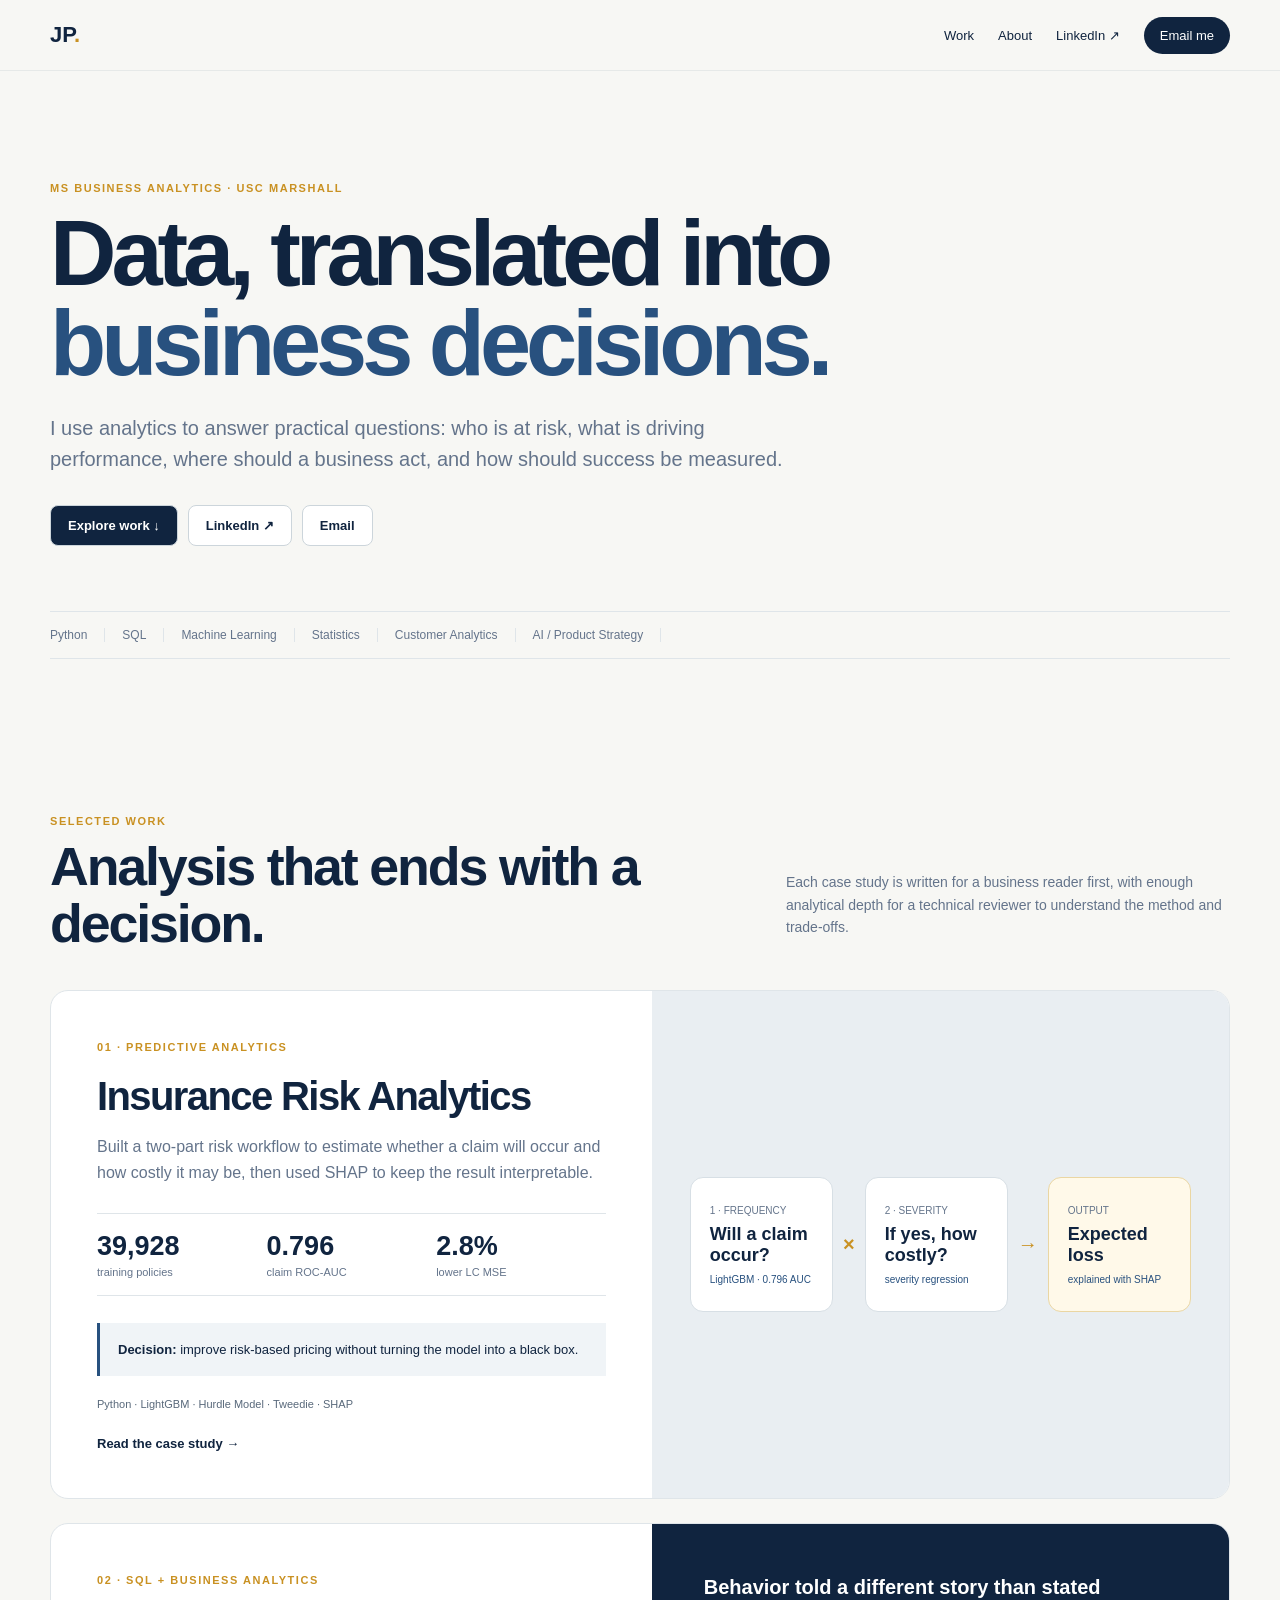
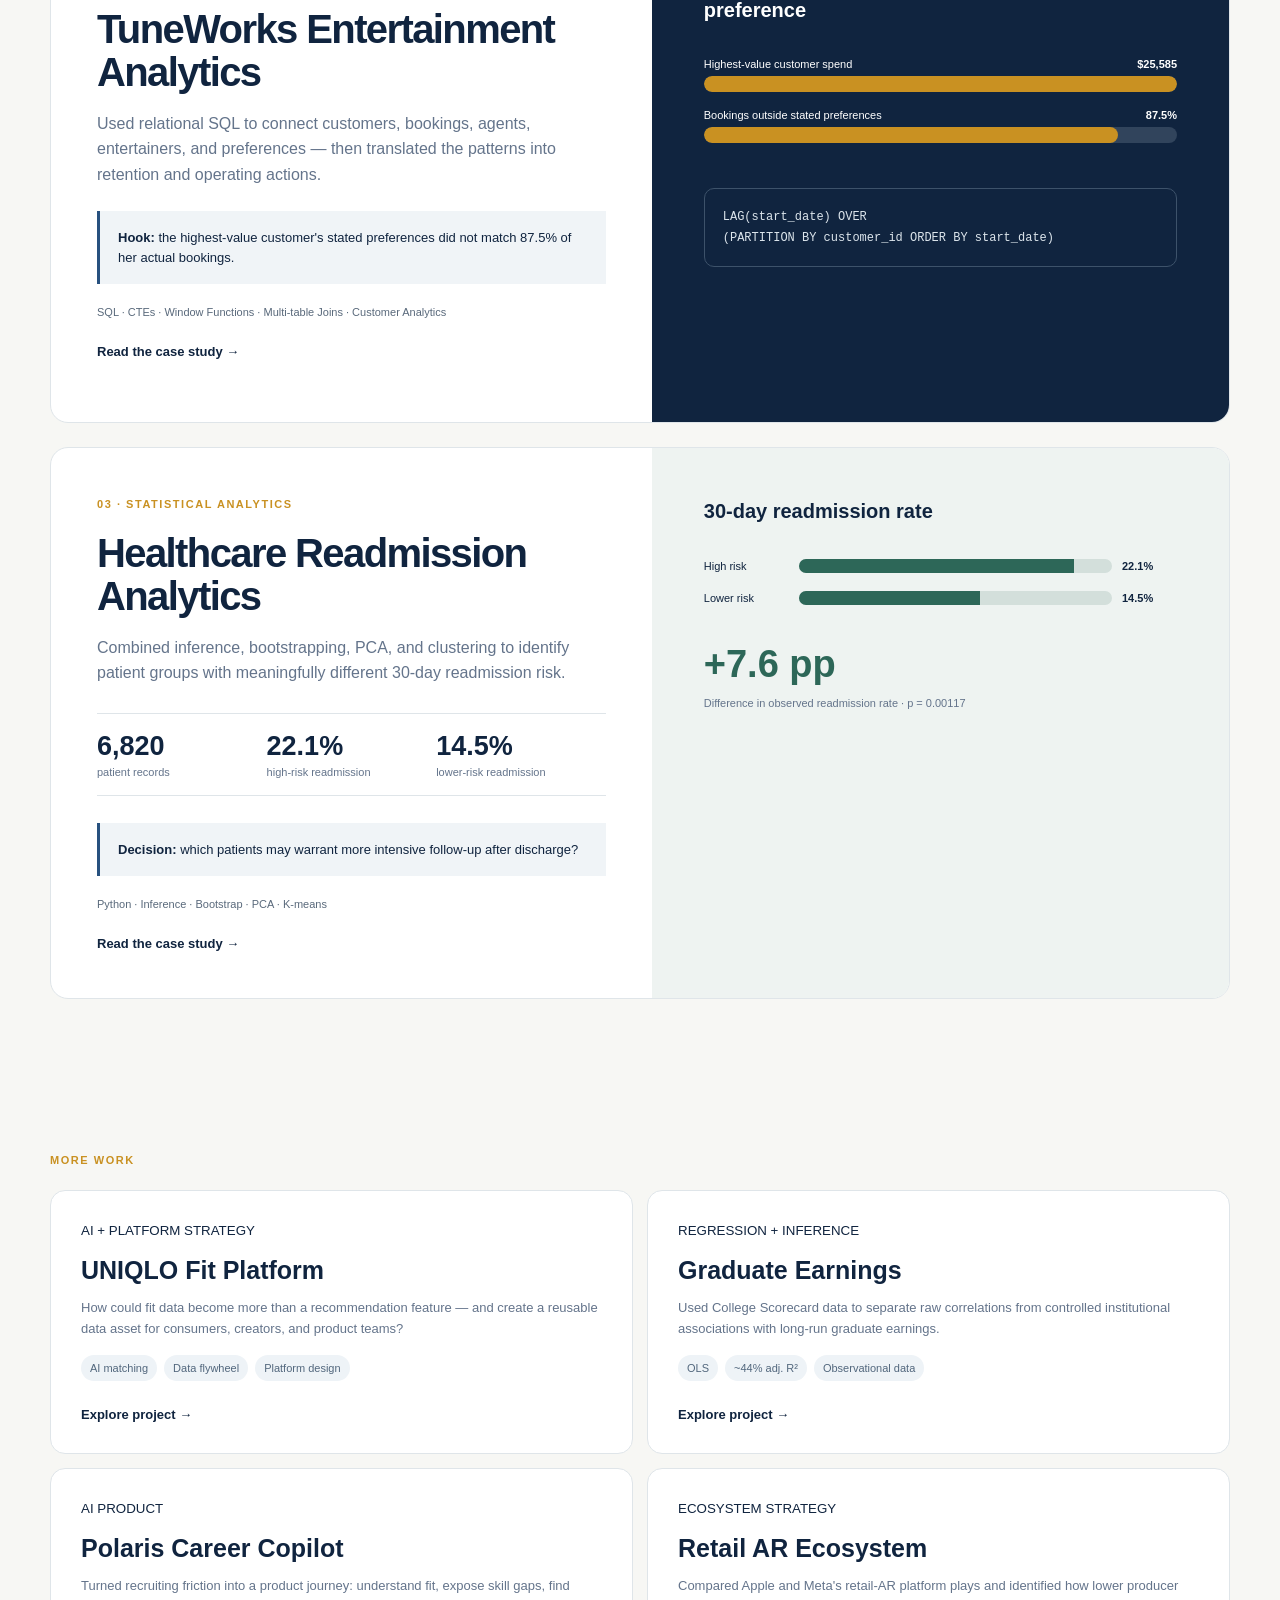
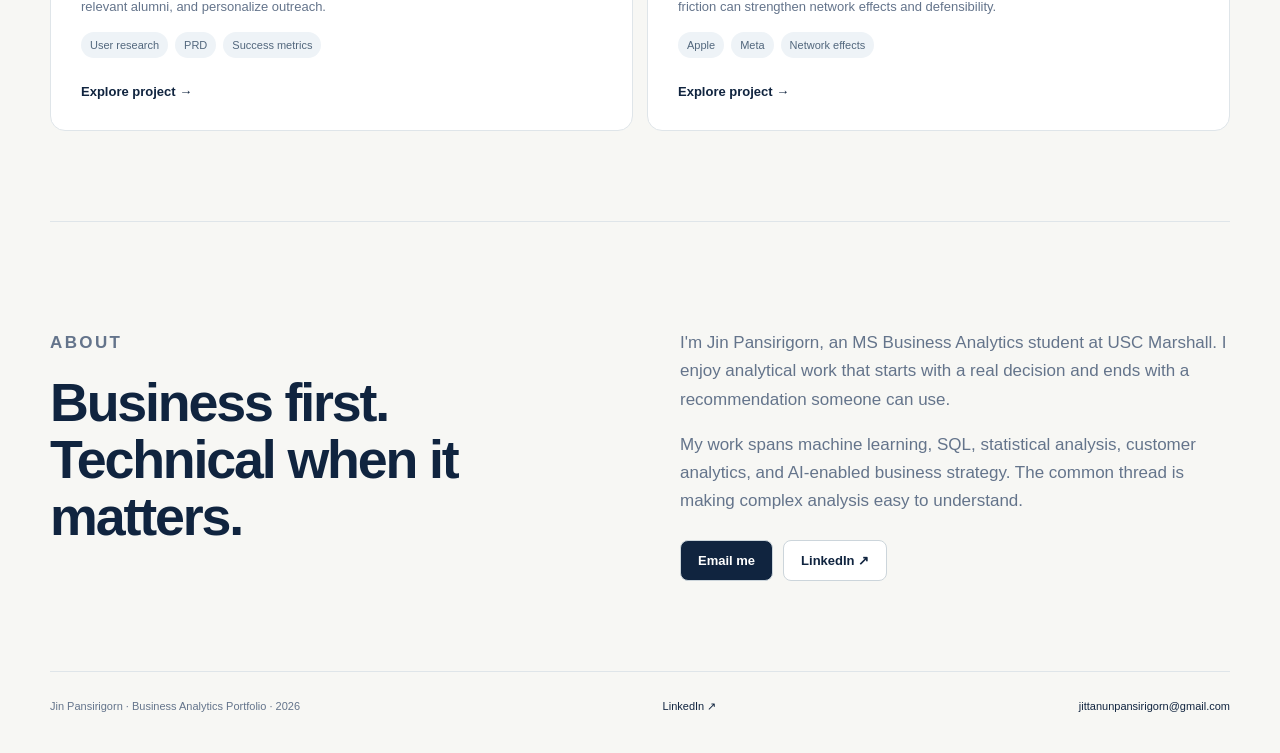
==== commit 2000bf28: "V5 via upload" ====
--- a/index.html
+++ b/index.html
@@ -1,12 +1,11 @@
-<!doctype html><html lang="en"><head><meta charset="utf-8"><meta name="viewport" content="width=device-width,initial-scale=1"><meta name="description" content="Jin Pansirigorn — Business Analytics portfolio"><title>Jin Pansirigorn | Business Analytics</title><link rel="stylesheet" href="styles.css"></head><body><header><nav class="shell"><a class="brand" href="index.html">JP<span>.</span></a><div class="links"><a href="index.html#work">Work</a><a href="index.html#about">About</a><a href="https://www.linkedin.com/in/jittanun-pansirigorn/" target="_blank">LinkedIn ↗</a><a class="contact-pill" href="mailto:jittanunpansirigorn@gmail.com">Email me</a></div></nav></header><main><section class="hero shell"><p class="eyebrow">MS BUSINESS ANALYTICS · USC MARSHALL</p><h1>I turn analysis into<br><em>clear business decisions.</em></h1><p class="lede">Selected work across predictive modeling, SQL, statistical analysis, and AI-enabled strategy — written for business readers first, with technical depth available when it matters.</p><div class="actions"><a class="btn dark" href="#work">Explore work ↓</a><a class="btn" target="_blank" href="https://www.linkedin.com/in/jittanun-pansirigorn/">LinkedIn ↗</a><a class="btn" href="mailto:jittanunpansirigorn@gmail.com">Email</a></div><div class="skills"><span>Python</span><span>SQL</span><span>Machine Learning</span><span>Statistics</span><span>Data Visualization</span><span>Business Strategy</span></div></section>
-<section id="work" class="section shell"><div class="section-head"><div><p class="eyebrow">FEATURED CASE STUDIES</p><h2>Business questions, evidence, decisions.</h2></div><p>Each case study starts with the problem and the answer. Methods, model details, and limitations come after — so a hiring manager can understand the work without having taken the class.</p></div>
-<a class="project" href="insurance.html"><div class="copy"><small class="eyebrow">01 · PREDICTIVE ANALYTICS</small><h3>Insurance Risk Analytics</h3><p>Built a two-part insurance risk workflow to estimate whether a claim will occur and how costly it may be — then used SHAP to make the model explainable.</p><div class="kpis"><b>39,928<i>training policies</i></b><b>0.796<i>claim ROC-AUC</i></b><b>2.8%<i>lower LC MSE</i></b></div><div class="question"><b>Decision:</b> improve risk-based pricing without turning the model into a black box.</div><div class="tags">Python · LightGBM · Hurdle Model · Tweedie · SHAP</div><span class="link">Read the case study →</span></div><div class="visual"><img src="assets/insurance-brief-page-3.jpg" alt="Insurance model comparison and results"></div></a>
-<a class="project" href="tuneworks.html"><div class="copy"><small class="eyebrow">02 · SQL + BUSINESS ANALYTICS</small><h3>TuneWorks Entertainment Analytics</h3><p>Used relational SQL to connect customers, bookings, agents, entertainers, and preferences — then translated the patterns into retention and operating actions.</p><div class="question"><b>Unexpected finding:</b> stated music preferences often did not match actual bookings, suggesting behavioral data was more useful than profile data alone.</div><div class="tags">SQL · CTEs · Window Functions · Joins · Customer Analytics</div><span class="link">Read the case study →</span></div><div class="visual"><img src="assets/tuneworks-page-19.jpg" alt="TuneWorks customer preference analysis"></div></a>
-<a class="project" href="healthcare.html"><div class="copy"><small class="eyebrow">03 · STATISTICAL ANALYTICS</small><h3>Healthcare Readmission Analytics</h3><p>Combined hypothesis testing, bootstrapping, PCA, and clustering to identify patient groups with meaningfully different 30-day readmission risk.</p><div class="kpis"><b>6,820<i>patient records</i></b><b>22.1%<i>high-risk readmission</i></b><b>14.5%<i>lower-risk readmission</i></b></div><div class="question"><b>Decision:</b> which patients may warrant more intensive follow-up after discharge?</div><div class="tags">Python · Inference · Bootstrap · PCA · K-means</div><span class="link">Read the case study →</span></div><div class="visual"><img src="assets/health-page-16.jpg" alt="Healthcare clustering results"></div></a></section>
-<section class="section shell"><div class="section-head"><div><p class="eyebrow">ADDITIONAL WORK</p><h2>Product, strategy, and regression.</h2></div><p>These projects show how I frame ambiguous business problems, design measurement systems, and connect data or AI capabilities to business models.</p></div><div class="moregrid">
-<a class="morecard" href="uniqlo.html"><div><small class="eyebrow">AI + PLATFORM STRATEGY</small><h3>UNIQLO AI Fit Platform</h3><p>Designed an AI-enabled fit ecosystem to reduce online fit friction and create a data flywheel across consumers, creators, and product teams.</p><div class="chips"><span>AI strategy</span><span>Platform economics</span><span>GTM</span></div><span class="link">Explore →</span></div><img src="assets/uniqlo-page-7.jpg" alt="UNIQLO fit platform architecture"></a>
-<a class="morecard" href="earnings.html"><div><small class="eyebrow">REGRESSION + INFERENCE</small><h3>Graduate Earnings Analysis</h3><p>Used College Scorecard data and multivariable regression to test which institutional characteristics remain associated with long-run earnings after controls.</p><div class="chips"><span>OLS</span><span>44% adj. R²</span><span>Observational data</span></div><span class="link">Explore →</span></div><img src="assets/earnings-14.jpg" alt="Standardized coefficient plot"></a>
-<a class="morecard" href="polaris.html"><div><small class="eyebrow">AI PRODUCT</small><h3>Polaris Career Copilot</h3><p>Turned MSBA recruiting pain points into a product concept spanning job fit, skill gaps, alumni matching, outreach, and a measurable adoption-to-outcome funnel.</p><div class="chips"><span>User research</span><span>PRD</span><span>KPIs</span></div><span class="link">Explore →</span></div><img src="assets/polaris-6.jpg" alt="Polaris Job Fit Engine prototype"></a>
-<a class="morecard" href="retail-ar.html"><div><small class="eyebrow">ECOSYSTEM STRATEGY</small><h3>Retail AR Ecosystem</h3><p>Compared Apple and Meta's retail-AR platform strategies and recommended ways to strengthen producer adoption, switching costs, and discovery.</p><div class="chips"><span>Apple</span><span>Meta</span><span>Network effects</span></div><span class="link">Explore →</span></div><img src="assets/retail-5.jpg" alt="Apple AR Quick Look strategy"></a>
-</div></section>
-<section id="about" class="section shell about"><div><p class="eyebrow">ABOUT</p><h2>Business first.<br>Technical when it matters.</h2></div><div class="bio"><p>I'm Jin Pansirigorn, an MS Business Analytics student at USC Marshall. I enjoy analytical work that ends with a decision someone can actually use.</p><p>This portfolio spans machine learning, SQL, statistical analysis, customer analytics, and AI strategy. My goal in every case study is to make the <b>problem, evidence, and recommendation</b> understandable before asking the reader to care about the technique.</p><div class="contactbox"><a class="btn dark" href="mailto:jittanunpansirigorn@gmail.com">Email me</a><a class="btn" target="_blank" href="https://www.linkedin.com/in/jittanun-pansirigorn/">LinkedIn ↗</a><a class="btn" target="_blank" href="https://github.com/jinpansirigorn">GitHub ↗</a></div></div></section></main><footer class="shell"><span>Jin Pansirigorn · Business Analytics Portfolio</span><span>jittanunpansirigorn@gmail.com</span><a href="#top">Back to top ↑</a></footer></body></html>+<!doctype html><html><head><meta charset="utf-8"><meta name="viewport" content="width=device-width,initial-scale=1"><meta name="description" content="Jin Pansirigorn — Business Analytics portfolio"><title>Jin Pansirigorn | Business Analytics</title><link rel="stylesheet" href="styles.css"></head><body><header><nav class="shell"><a class="brand" href="index.html">JP<span>.</span></a><div class="links"><a href="index.html#work">Work</a><a href="index.html#about">About</a><a href="https://www.linkedin.com/in/jittanun-pansirigorn/" target="_blank">LinkedIn ↗</a><a class="pill" href="mailto:jittanunpansirigorn@gmail.com">Email me</a></div></nav></header><main><section class="hero shell"><p class="eyebrow">MS BUSINESS ANALYTICS · USC MARSHALL</p><h1>Data, translated into<br><em>business decisions.</em></h1><p class="lede">I use analytics to answer practical questions: who is at risk, what is driving performance, where should a business act, and how should success be measured.</p><div class="actions"><a class="btn dark" href="#work">Explore work ↓</a><a class="btn" href="https://www.linkedin.com/in/jittanun-pansirigorn/" target="_blank">LinkedIn ↗</a><a class="btn" href="mailto:jittanunpansirigorn@gmail.com">Email</a></div><div class="skills"><span>Python</span><span>SQL</span><span>Machine Learning</span><span>Statistics</span><span>Customer Analytics</span><span>AI / Product Strategy</span></div></section>
+<section id="work" class="shell work"><div class="section-head"><div><p class="eyebrow">SELECTED WORK</p><h2>Analysis that ends with a decision.</h2></div><p>Each case study is written for a business reader first, with enough analytical depth for a technical reviewer to understand the method and trade-offs.</p></div>
+<a class="project" href="insurance.html"><div class="copy"><small>01 · PREDICTIVE ANALYTICS</small><h3>Insurance Risk Analytics</h3><p>Built a two-part risk workflow to estimate whether a claim will occur and how costly it may be, then used SHAP to keep the result interpretable.</p><div class="kpis"><b>39,928<i>training policies</i></b><b>0.796<i>claim ROC-AUC</i></b><b>2.8%<i>lower LC MSE</i></b></div><div class="decision"><b>Decision:</b> improve risk-based pricing without turning the model into a black box.</div><div class="tags">Python · LightGBM · Hurdle Model · Tweedie · SHAP</div><span class="link">Read the case study →</span></div><div class="visual"><div class="flow"><div class="node"><span>1 · FREQUENCY</span><b>Will a claim occur?</b><i>LightGBM · 0.796 AUC</i></div><div class="arrow">×</div><div class="node"><span>2 · SEVERITY</span><b>If yes, how costly?</b><i>severity regression</i></div><div class="arrow">→</div><div class="node gold"><span>OUTPUT</span><b>Expected loss</b><i>explained with SHAP</i></div></div></div></a>
+<a class="project" href="tuneworks.html"><div class="copy"><small>02 · SQL + BUSINESS ANALYTICS</small><h3>TuneWorks Entertainment Analytics</h3><p>Used relational SQL to connect customers, bookings, agents, entertainers, and preferences — then translated the patterns into retention and operating actions.</p><div class="decision"><b>Hook:</b> the highest-value customer's stated preferences did not match 87.5% of her actual bookings.</div><div class="tags">SQL · CTEs · Window Functions · Multi-table Joins · Customer Analytics</div><span class="link">Read the case study →</span></div><div class="visual sqlvis"><h4>Behavior told a different story than stated preference</h4><div class="barlabel"><span>Highest-value customer spend</span><b>$25,585</b></div><div class="bar"><i style="width:100%"></i></div><div class="barlabel"><span>Bookings outside stated preferences</span><b>87.5%</b></div><div class="bar"><i style="width:87.5%"></i></div><div class="sql-code">LAG(start_date) OVER<br>(PARTITION BY customer_id ORDER BY start_date)</div></div></a>
+<a class="project" href="healthcare.html"><div class="copy"><small>03 · STATISTICAL ANALYTICS</small><h3>Healthcare Readmission Analytics</h3><p>Combined inference, bootstrapping, PCA, and clustering to identify patient groups with meaningfully different 30-day readmission risk.</p><div class="kpis"><b>6,820<i>patient records</i></b><b>22.1%<i>high-risk readmission</i></b><b>14.5%<i>lower-risk readmission</i></b></div><div class="decision"><b>Decision:</b> which patients may warrant more intensive follow-up after discharge?</div><div class="tags">Python · Inference · Bootstrap · PCA · K-means</div><span class="link">Read the case study →</span></div><div class="visual healthvis"><h4>30-day readmission rate</h4><div class="risk"><span>High risk</span><i><b style="width:88%"></b></i><strong>22.1%</strong></div><div class="risk"><span>Lower risk</span><i><b style="width:58%"></b></i><strong>14.5%</strong></div><div class="delta">+7.6 pp</div><p class="tiny">Difference in observed readmission rate · p = 0.00117</p></div></a></section>
+<section class="shell more"><p class="eyebrow">MORE WORK</p><div class="moregrid">
+<a href="uniqlo.html"><article><small>AI + PLATFORM STRATEGY</small><h3>UNIQLO Fit Platform</h3><p>How could fit data become more than a recommendation feature — and create a reusable data asset for consumers, creators, and product teams?</p><div class="mini"><span>AI matching</span><span>Data flywheel</span><span>Platform design</span></div><span class="link">Explore project →</span></article></a>
+<a href="earnings.html"><article><small>REGRESSION + INFERENCE</small><h3>Graduate Earnings</h3><p>Used College Scorecard data to separate raw correlations from controlled institutional associations with long-run graduate earnings.</p><div class="mini"><span>OLS</span><span>~44% adj. R²</span><span>Observational data</span></div><span class="link">Explore project →</span></article></a>
+<a href="polaris.html"><article><small>AI PRODUCT</small><h3>Polaris Career Copilot</h3><p>Turned recruiting friction into a product journey: understand fit, expose skill gaps, find relevant alumni, and personalize outreach.</p><div class="mini"><span>User research</span><span>PRD</span><span>Success metrics</span></div><span class="link">Explore project →</span></article></a>
+<a href="retail-ar.html"><article><small>ECOSYSTEM STRATEGY</small><h3>Retail AR Ecosystem</h3><p>Compared Apple and Meta's retail-AR platform plays and identified how lower producer friction can strengthen network effects and defensibility.</p><div class="mini"><span>Apple</span><span>Meta</span><span>Network effects</span></div><span class="link">Explore project →</span></article></a></div></section>
+<section id="about" class="shell about"><div><p class="eyebrow">ABOUT</p><h2>Business first.<br>Technical when it matters.</h2></div><div><p>I'm Jin Pansirigorn, an MS Business Analytics student at USC Marshall. I enjoy analytical work that starts with a real decision and ends with a recommendation someone can use.</p><p>My work spans machine learning, SQL, statistical analysis, customer analytics, and AI-enabled business strategy. The common thread is making complex analysis easy to understand.</p><div class="contactbox"><a class="btn dark" href="mailto:jittanunpansirigorn@gmail.com">Email me</a><a class="btn" href="https://www.linkedin.com/in/jittanun-pansirigorn/" target="_blank">LinkedIn ↗</a></div></div></section></main><footer class="shell"><span>Jin Pansirigorn · Business Analytics Portfolio · 2026</span><a href="https://www.linkedin.com/in/jittanun-pansirigorn/" target="_blank">LinkedIn ↗</a><a href="mailto:jittanunpansirigorn@gmail.com">jittanunpansirigorn@gmail.com</a></footer></body></html>
--- a/styles.css
+++ b/styles.css
@@ -1,5 +1,4 @@
 
-:root{--ink:#10243f;--muted:#647386;--paper:#f7f7f4;--white:#fff;--line:#dfe4e7;--gold:#c9952e;--blue:#28517f;--green:#275f50;--soft:#eef3f6}*{box-sizing:border-box}html{scroll-behavior:smooth}body{margin:0;background:var(--paper);color:var(--ink);font-family:Inter,Arial,sans-serif}.shell{width:min(1180px,calc(100% - 48px));margin:auto}header{position:sticky;top:0;z-index:10;background:rgba(247,247,244,.94);backdrop-filter:blur(12px);border-bottom:1px solid var(--line)}nav{height:68px;display:flex;align-items:center;justify-content:space-between}nav .links{display:flex;gap:22px;align-items:center}a{color:inherit}.brand{font:800 21px Arial;text-decoration:none}.brand span,.eyebrow{color:var(--gold)}nav a{text-decoration:none;font-size:13px}.contact-pill{padding:9px 13px;background:var(--ink);color:#fff;border-radius:999px}.hero{padding:96px 0 58px}.eyebrow{font-size:11px;letter-spacing:.15em;font-weight:800;text-transform:uppercase}.hero h1{font-size:clamp(52px,7vw,88px);line-height:.98;letter-spacing:-.055em;margin:15px 0 24px;max-width:950px}.hero h1 em{font-style:normal;color:var(--blue)}.lede{font-size:19px;line-height:1.6;color:var(--muted);max-width:720px}.actions{display:flex;gap:10px;margin-top:26px;flex-wrap:wrap}.btn{padding:12px 16px;border:1px solid #ccd4da;border-radius:8px;text-decoration:none;font-weight:700;font-size:13px;background:#fff}.btn.dark{background:var(--ink);color:#fff}.skills{margin-top:58px;padding:15px 0;border-block:1px solid var(--line);display:flex;flex-wrap:wrap;gap:0}.skills span{padding:0 15px;border-right:1px solid var(--line);font-size:12px;color:var(--muted)}.skills span:first-child{padding-left:0}.section{padding:82px 0}.section-head{display:grid;grid-template-columns:1.25fr .75fr;gap:50px;align-items:end;margin-bottom:34px}.section-head h2{font-size:clamp(32px,4vw,50px);letter-spacing:-.04em;margin:8px 0 0}.section-head>p{color:var(--muted);line-height:1.6;font-size:14px}.project{display:grid;grid-template-columns:1fr 1fr;background:#fff;border:1px solid var(--line);border-radius:18px;overflow:hidden;margin-bottom:22px;min-height:480px;text-decoration:none;transition:.2s}.project:hover,.morecard:hover{transform:translateY(-3px);box-shadow:0 18px 45px rgba(16,36,63,.08)}.copy{padding:42px}.copy h3{font-size:36px;letter-spacing:-.04em;margin:17px 0 12px}.copy>p{color:var(--muted);line-height:1.62}.kpis{display:grid;grid-template-columns:repeat(3,1fr);border-block:1px solid var(--line);margin:24px 0}.kpis b{padding:15px 8px 15px 0;font-size:24px}.kpis i{display:block;font-style:normal;font-weight:400;font-size:11px;color:var(--muted);margin-top:4px}.question{padding:16px 18px;background:var(--soft);border-left:3px solid var(--blue);font-size:13px;line-height:1.5}.tags{font-size:11px;color:#59697b;margin-top:20px}.link{display:inline-block;margin-top:23px;font-weight:800;font-size:13px}.visual{background:#e9eef2;padding:34px;display:flex;align-items:center;justify-content:center}.visual img{width:100%;height:auto;max-height:420px;object-fit:contain;border-radius:10px;box-shadow:0 10px 25px rgba(16,36,63,.10)}.moregrid{display:grid;grid-template-columns:repeat(2,1fr);gap:14px}.morecard{background:#fff;border:1px solid var(--line);border-radius:16px;padding:28px;text-decoration:none;transition:.2s;display:grid;grid-template-columns:1fr 160px;gap:18px;min-height:230px}.morecard h3{font-size:24px;margin:12px 0 8px}.morecard p{font-size:13px;line-height:1.55;color:var(--muted)}.morecard img{width:100%;height:120px;object-fit:cover;border-radius:10px;align-self:center}.chips{display:flex;flex-wrap:wrap;gap:7px;margin-top:13px}.chips span{font-size:11px;background:#eef3f7;padding:6px 8px;border-radius:999px}.about{border-top:1px solid var(--line);display:grid;grid-template-columns:1fr 1fr;gap:70px}.about h2{font-size:44px;letter-spacing:-.04em;margin:10px 0}.about .bio{font-size:16px;line-height:1.7;color:var(--muted)}.contactbox{margin-top:28px;display:flex;gap:10px;flex-wrap:wrap}footer{border-top:1px solid var(--line);padding:26px 0 38px;display:flex;justify-content:space-between;font-size:11px;color:var(--muted)}
-/* case */
-.casehero{padding:72px 0 46px;border-bottom:1px solid var(--line)}.back{text-decoration:none;font-size:12px;color:var(--blue)}.casehero h1{font-size:clamp(44px,6vw,72px);letter-spacing:-.05em;margin:16px 0 16px;line-height:1}.casehero .summary{font-size:18px;line-height:1.6;color:var(--muted);max-width:850px}.case-meta{display:flex;flex-wrap:wrap;gap:8px;margin-top:25px}.case-meta span{font-size:11px;background:#fff;border:1px solid var(--line);padding:7px 9px;border-radius:999px}.casebody{display:grid;grid-template-columns:190px 1fr;gap:62px;padding:58px 0 90px}.toc{position:sticky;top:95px;align-self:start;font-size:12px}.toc b{font-size:10px;letter-spacing:.13em}.toc a{display:block;text-decoration:none;color:var(--muted);margin:11px 0}.article{max-width:860px}.article section{padding:0 0 48px}.article h2{font-size:31px;letter-spacing:-.035em;margin:0 0 14px}.article h3{font-size:18px;margin:0 0 8px}.article p{font-size:15px;line-height:1.72;color:#526174}.plain{font-size:17px!important;color:var(--ink)!important}.atglance{display:grid;grid-template-columns:repeat(3,1fr);gap:10px;margin:20px 0}.metric{background:#fff;border:1px solid var(--line);border-radius:13px;padding:20px}.metric strong{display:block;font-size:27px;color:var(--blue)}.metric span{font-size:11px;color:var(--muted)}.callout{background:#eef3f6;border-left:4px solid var(--blue);padding:20px 22px;border-radius:10px;margin:20px 0}.callout.gold{background:#faf6e9;border-color:var(--gold)}.callout b{display:block;margin-bottom:6px}.flow{display:grid;grid-template-columns:1fr auto 1fr auto 1fr;gap:10px;align-items:stretch;margin:22px 0}.flow>div{background:#fff;border:1px solid var(--line);border-radius:12px;padding:18px}.flow b{display:block;margin-bottom:6px}.flow span{font-size:12px;color:var(--muted);line-height:1.45}.flow>i{align-self:center;font-style:normal;font-weight:800;color:var(--gold)}.barrows{background:#fff;border:1px solid var(--line);border-radius:14px;padding:22px;margin:20px 0}.barrow{display:grid;grid-template-columns:150px 1fr 65px;gap:12px;align-items:center;margin:13px 0;font-size:13px}.track{height:13px;background:#e4eaf0;border-radius:999px;overflow:hidden}.fill{height:100%;background:var(--blue);border-radius:999px}.fill.gold{background:var(--gold)}.fill.green{background:var(--green)}.twocol{display:grid;grid-template-columns:1fr 1fr;gap:12px;margin:18px 0}.card{background:#fff;border:1px solid var(--line);border-radius:13px;padding:20px}.card p{font-size:13px;margin-bottom:0}.figure{margin:22px 0}.figure img{width:100%;border-radius:13px;border:1px solid var(--line);background:#fff;box-shadow:0 8px 24px rgba(16,36,63,.06)}.figure figcaption{font-size:11px;color:var(--muted);margin-top:8px;line-height:1.5}.gallery{display:grid;grid-template-columns:1fr 1fr;gap:12px;margin:20px 0}.gallery img{width:100%;border-radius:12px;border:1px solid var(--line);background:#fff}.recommend{display:grid;grid-template-columns:repeat(2,1fr);gap:10px}.recommend div{background:#fff;border:1px solid var(--line);border-radius:12px;padding:18px}.recommend b{display:block;margin-bottom:6px}.recommend span{font-size:12px;color:var(--muted);line-height:1.5}.contribution{background:var(--ink);color:#fff;border-radius:14px;padding:24px}.contribution p{color:#d8e1ea}.contactstrip{margin-top:45px;padding-top:28px;border-top:1px solid var(--line);display:flex;justify-content:space-between;gap:15px;align-items:center}.contactstrip div{display:flex;gap:8px;flex-wrap:wrap}
-@media(max-width:820px){.shell{width:min(100% - 28px,1180px)}nav .links a:nth-child(1),nav .links a:nth-child(2){display:none}.section-head,.project,.about,.casebody{grid-template-columns:1fr}.moregrid{grid-template-columns:1fr}.morecard{grid-template-columns:1fr}.morecard img{height:180px}.visual{min-height:330px}.toc{display:none}.atglance,.twocol,.recommend,.gallery{grid-template-columns:1fr}.flow{grid-template-columns:1fr}.flow>i{display:none}.barrow{grid-template-columns:100px 1fr 55px}.hero{padding-top:65px}.copy{padding:28px}.skills span{padding:6px 8px;border:0}footer{gap:10px;flex-wrap:wrap}}
+:root{--ink:#10243f;--muted:#64748b;--paper:#f7f7f4;--white:#fff;--line:#dfe5e9;--gold:#c99122;--blue:#28517f;--green:#2d6758;--red:#a94842;--soft:#edf2f5}*{box-sizing:border-box}html{scroll-behavior:smooth}body{margin:0;background:var(--paper);color:var(--ink);font-family:Arial,Helvetica,sans-serif}.shell{width:min(1180px,calc(100% - 48px));margin:auto}header{position:sticky;top:0;z-index:20;background:rgba(247,247,244,.94);backdrop-filter:blur(14px);border-bottom:1px solid #e6e9e8}nav{height:70px;display:flex;align-items:center;justify-content:space-between}.brand{font-size:22px;font-weight:800;text-decoration:none;color:var(--ink)}.brand span,.eyebrow,.project small,.case-label{color:var(--gold)}nav .links{display:flex;gap:24px;align-items:center}nav a{font-size:13px;text-decoration:none;color:var(--ink)}.pill{background:var(--ink);color:#fff!important;padding:11px 16px;border-radius:999px}.hero{padding:100px 0 70px}.eyebrow,.case-label,.project small{font-size:11px;letter-spacing:.14em;font-weight:800}.hero h1{font-size:clamp(56px,7.5vw,92px);line-height:.98;letter-spacing:-.055em;margin:14px 0 25px;max-width:950px}.hero h1 em{font-style:normal;color:var(--blue)}.lede{font-size:20px;line-height:1.55;color:var(--muted);max-width:760px}.actions{display:flex;gap:10px;margin-top:30px}.btn{display:inline-block;padding:12px 17px;border:1px solid #ccd5db;border-radius:8px;background:#fff;color:var(--ink);text-decoration:none;font-weight:700;font-size:13px}.btn.dark{background:var(--ink);color:#fff}.skills{margin-top:65px;padding:16px 0;border-block:1px solid var(--line);display:flex;gap:0;flex-wrap:wrap}.skills span{font-size:12px;color:var(--muted);padding:0 17px;border-right:1px solid var(--line)}.skills span:first-child{padding-left:0}.work{padding:75px 0}.section-head{display:grid;grid-template-columns:1.2fr .8fr;gap:70px;align-items:end;margin-bottom:38px}.section-head h2,.about h2{font-size:clamp(36px,4.2vw,54px);letter-spacing:-.04em;line-height:1.06;margin:10px 0 0}.section-head>p{color:var(--muted);font-size:14px;line-height:1.6}.project{display:grid;grid-template-columns:1.02fr .98fr;background:#fff;border:1px solid var(--line);border-radius:18px;overflow:hidden;margin:0 0 24px;min-height:500px;color:inherit;text-decoration:none;transition:.2s}.project:hover{transform:translateY(-3px);box-shadow:0 18px 45px rgba(16,36,63,.08)}.copy{padding:46px}.copy h3{font-size:40px;letter-spacing:-.04em;line-height:1.08;margin:20px 0 14px}.copy>p{font-size:16px;line-height:1.6;color:var(--muted)}.kpis{display:grid;grid-template-columns:repeat(3,1fr);border-block:1px solid var(--line);margin:27px 0}.kpis b{padding:17px 8px 17px 0;font-size:27px}.kpis i{display:block;font-style:normal;font-weight:400;font-size:11px;color:var(--muted);margin-top:4px}.decision{margin:24px 0 0;padding:17px 18px;background:#f0f4f7;border-left:3px solid var(--blue);font-size:13px;line-height:1.5}.tags{font-size:11px;color:#59697b;margin-top:22px}.link{display:inline-block;margin-top:26px;font-weight:800;font-size:13px}.visual{padding:38px;background:#e9eef2;display:flex;align-items:center;justify-content:center;position:relative}.flow{display:grid;grid-template-columns:1fr auto 1fr auto 1fr;gap:10px;width:100%;align-items:center}.node{background:#fff;border:1px solid #d7dfe5;border-radius:13px;padding:19px;min-height:135px;display:flex;flex-direction:column;justify-content:center}.node span{font-size:10px;color:var(--muted)}.node b{font-size:18px;margin:8px 0}.node i{font-size:10px;font-style:normal;color:var(--blue)}.node.gold{background:#fff9e9;border-color:#ead6a3}.arrow{font-size:20px;font-weight:800;color:var(--gold)}.sqlvis{background:var(--ink);color:#fff;display:block;padding:52px}.sqlvis h4,.healthvis h4{font-size:20px;margin:0 0 36px}.barlabel{display:flex;justify-content:space-between;font-size:11px;margin:17px 0 6px}.bar{height:16px;background:#31445c;border-radius:999px;overflow:hidden}.bar i{display:block;height:100%;background:var(--gold);border-radius:999px}.sql-code{margin-top:45px;border:1px solid #3d526a;border-radius:10px;padding:18px;font:12px/1.7 monospace;color:#dce5ec}.healthvis{background:#eef3f1;display:block;padding:52px}.risk{display:grid;grid-template-columns:85px 1fr 55px;gap:10px;align-items:center;margin:18px 0;font-size:11px}.risk i{height:14px;background:#d3dfdb;border-radius:999px;overflow:hidden}.risk i b{display:block;height:100%;background:var(--green)}.delta{font-size:38px;font-weight:800;color:var(--green);margin-top:38px}.more{padding:45px 0 90px}.moregrid{display:grid;grid-template-columns:repeat(2,1fr);gap:14px;margin-top:24px}.moregrid a{color:inherit;text-decoration:none}.moregrid article{background:#fff;border:1px solid var(--line);border-radius:15px;padding:30px;min-height:220px;transition:.2s}.moregrid article:hover{transform:translateY(-3px);box-shadow:0 16px 40px rgba(16,36,63,.08)}.moregrid h3{font-size:25px;margin:17px 0 8px}.moregrid p{color:var(--muted);font-size:13px;line-height:1.6}.mini{display:flex;gap:7px;flex-wrap:wrap;margin-top:15px}.mini span{font-size:11px;background:#eef3f7;padding:7px 9px;border-radius:999px;color:#52677d}.about{border-top:1px solid var(--line);padding:90px 0;display:grid;grid-template-columns:1fr 1fr;gap:80px}.about p{font-size:17px;line-height:1.65;color:var(--muted)}.contactbox{margin-top:25px;display:flex;gap:10px;flex-wrap:wrap}footer{border-top:1px solid var(--line);padding:28px 0 40px;display:flex;justify-content:space-between;font-size:11px;color:var(--muted)}footer a{color:var(--ink);text-decoration:none}
+/* case studies */.case-hero{padding:75px 0 55px}.back{font-size:12px;color:var(--blue);text-decoration:none;font-weight:700}.case-hero h1{font-size:clamp(50px,6vw,78px);line-height:.98;letter-spacing:-.055em;margin:18px 0}.case-hero .intro{font-size:19px;line-height:1.55;color:var(--muted);max-width:850px}.case-meta{display:flex;gap:8px;flex-wrap:wrap;margin-top:24px}.case-meta span{font-size:11px;background:#eaf0f4;padding:7px 10px;border-radius:999px}.case-main{padding-bottom:85px}.story{max-width:980px;margin:0 auto}.story section{padding:55px 0;border-top:1px solid var(--line)}.story h2{font-size:34px;letter-spacing:-.035em;margin:0 0 16px}.story .explain{font-size:16px;line-height:1.7;color:var(--muted);max-width:850px}.answerbox{background:var(--ink);color:#fff;border-radius:18px;padding:34px;margin-top:25px}.answerbox small{color:#d5b261;letter-spacing:.13em;font-weight:800}.answerbox h3{font-size:28px;line-height:1.2;margin:10px 0}.answerbox p{color:#dbe3ea;line-height:1.65;margin-bottom:0}.chartbox{background:#fff;border:1px solid var(--line);border-radius:16px;padding:30px;margin-top:28px}.charttitle{display:flex;justify-content:space-between;align-items:end;margin-bottom:24px}.charttitle b{font-size:16px}.charttitle span{font-size:11px;color:var(--muted)}.hbar{display:grid;grid-template-columns:170px 1fr 75px;gap:12px;align-items:center;margin:15px 0;font-size:12px}.hbar .track{height:17px;background:#e9eef1;border-radius:999px;overflow:hidden}.hbar .fill{height:100%;background:var(--blue);border-radius:999px}.hbar.best .fill{background:var(--gold)}.hbar strong{text-align:right}.bigstatgrid{display:grid;grid-template-columns:repeat(3,1fr);gap:12px;margin-top:26px}.bigstat{background:#fff;border:1px solid var(--line);border-radius:14px;padding:24px}.bigstat b{font-size:34px}.bigstat span{display:block;font-size:11px;color:var(--muted);margin-top:6px}.bizgrid{display:grid;grid-template-columns:repeat(2,1fr);gap:12px;margin-top:25px}.bizcard{background:#fff;border:1px solid var(--line);border-radius:14px;padding:24px}.bizcard b{display:block;margin-bottom:8px}.bizcard p{font-size:13px;color:var(--muted);line-height:1.55;margin:0}.process{display:grid;grid-template-columns:repeat(3,1fr);gap:12px;margin-top:28px}.step{background:#fff;border:1px solid var(--line);border-radius:14px;padding:24px;position:relative}.step .num{color:var(--gold);font-weight:800;font-size:11px}.step h3{font-size:18px;margin:9px 0}.step p{font-size:12px;color:var(--muted);line-height:1.55}.compare{display:grid;grid-template-columns:1fr 1fr;gap:14px;margin-top:25px}.compare>div{background:#fff;border:1px solid var(--line);border-radius:14px;padding:26px}.compare h3{margin:0 0 10px}.compare p{color:var(--muted);font-size:13px;line-height:1.6}.flywheel{display:grid;grid-template-columns:repeat(4,1fr);gap:10px;align-items:stretch;margin-top:28px}.flywheel .step{text-align:center}.note{font-size:12px;color:var(--muted);margin-top:18px;line-height:1.6}.cta{background:#eef2f4;border-radius:18px;padding:34px;margin-top:45px;display:flex;justify-content:space-between;gap:30px;align-items:center}.cta h3{font-size:27px;margin:0 0 7px}.cta p{color:var(--muted);margin:0}.metric-funnel{display:grid;grid-template-columns:repeat(3,1fr);gap:12px;margin-top:25px}.metric-funnel .step:nth-child(2){border-color:#d9c181}.metric-funnel .step:nth-child(3){background:#fff9e9}.matrix{display:grid;grid-template-columns:1fr 1fr;gap:10px;margin-top:25px}.matrix .bizcard{min-height:145px}.scope{background:#fff9e9;border:1px solid #ead6a3;border-radius:14px;padding:24px;margin-top:25px;font-size:13px;line-height:1.6}.scope b{display:block;margin-bottom:7px}.tiny{font-size:11px;color:var(--muted)}
+@media(max-width:820px){.shell{width:min(100% - 28px,1180px)}nav .links a:nth-child(1){display:none}.hero{padding-top:70px}.skills span{padding:6px 9px;border:0}.section-head,.project,.about{grid-template-columns:1fr}.section-head{gap:15px}.copy{padding:30px}.copy h3{font-size:31px}.visual{min-height:360px}.flow{grid-template-columns:1fr}.arrow{transform:rotate(90deg);text-align:center}.moregrid,.bizgrid,.process,.compare,.bigstatgrid,.flywheel,.metric-funnel,.matrix{grid-template-columns:1fr}.about{gap:30px}.hbar{grid-template-columns:100px 1fr 60px}.cta{display:block}.cta .contactbox{margin-top:20px}footer span{display:none}}
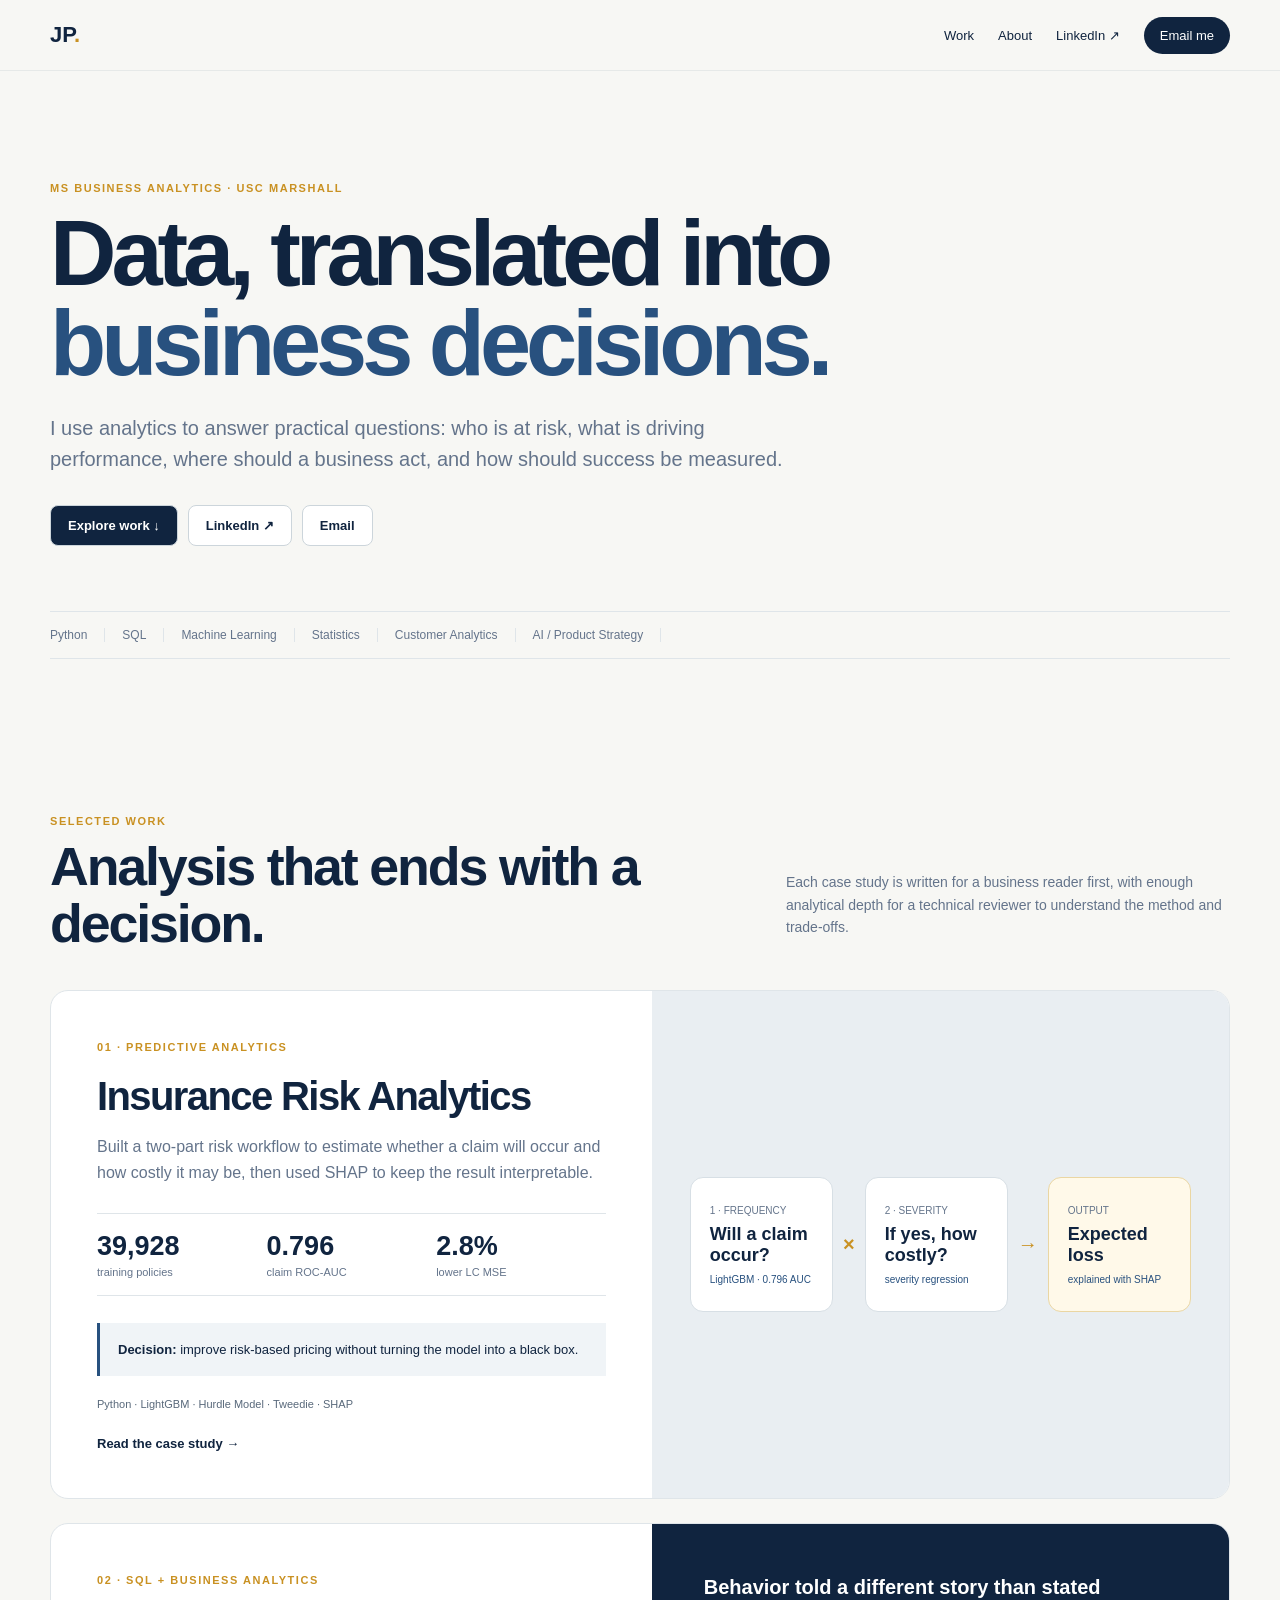
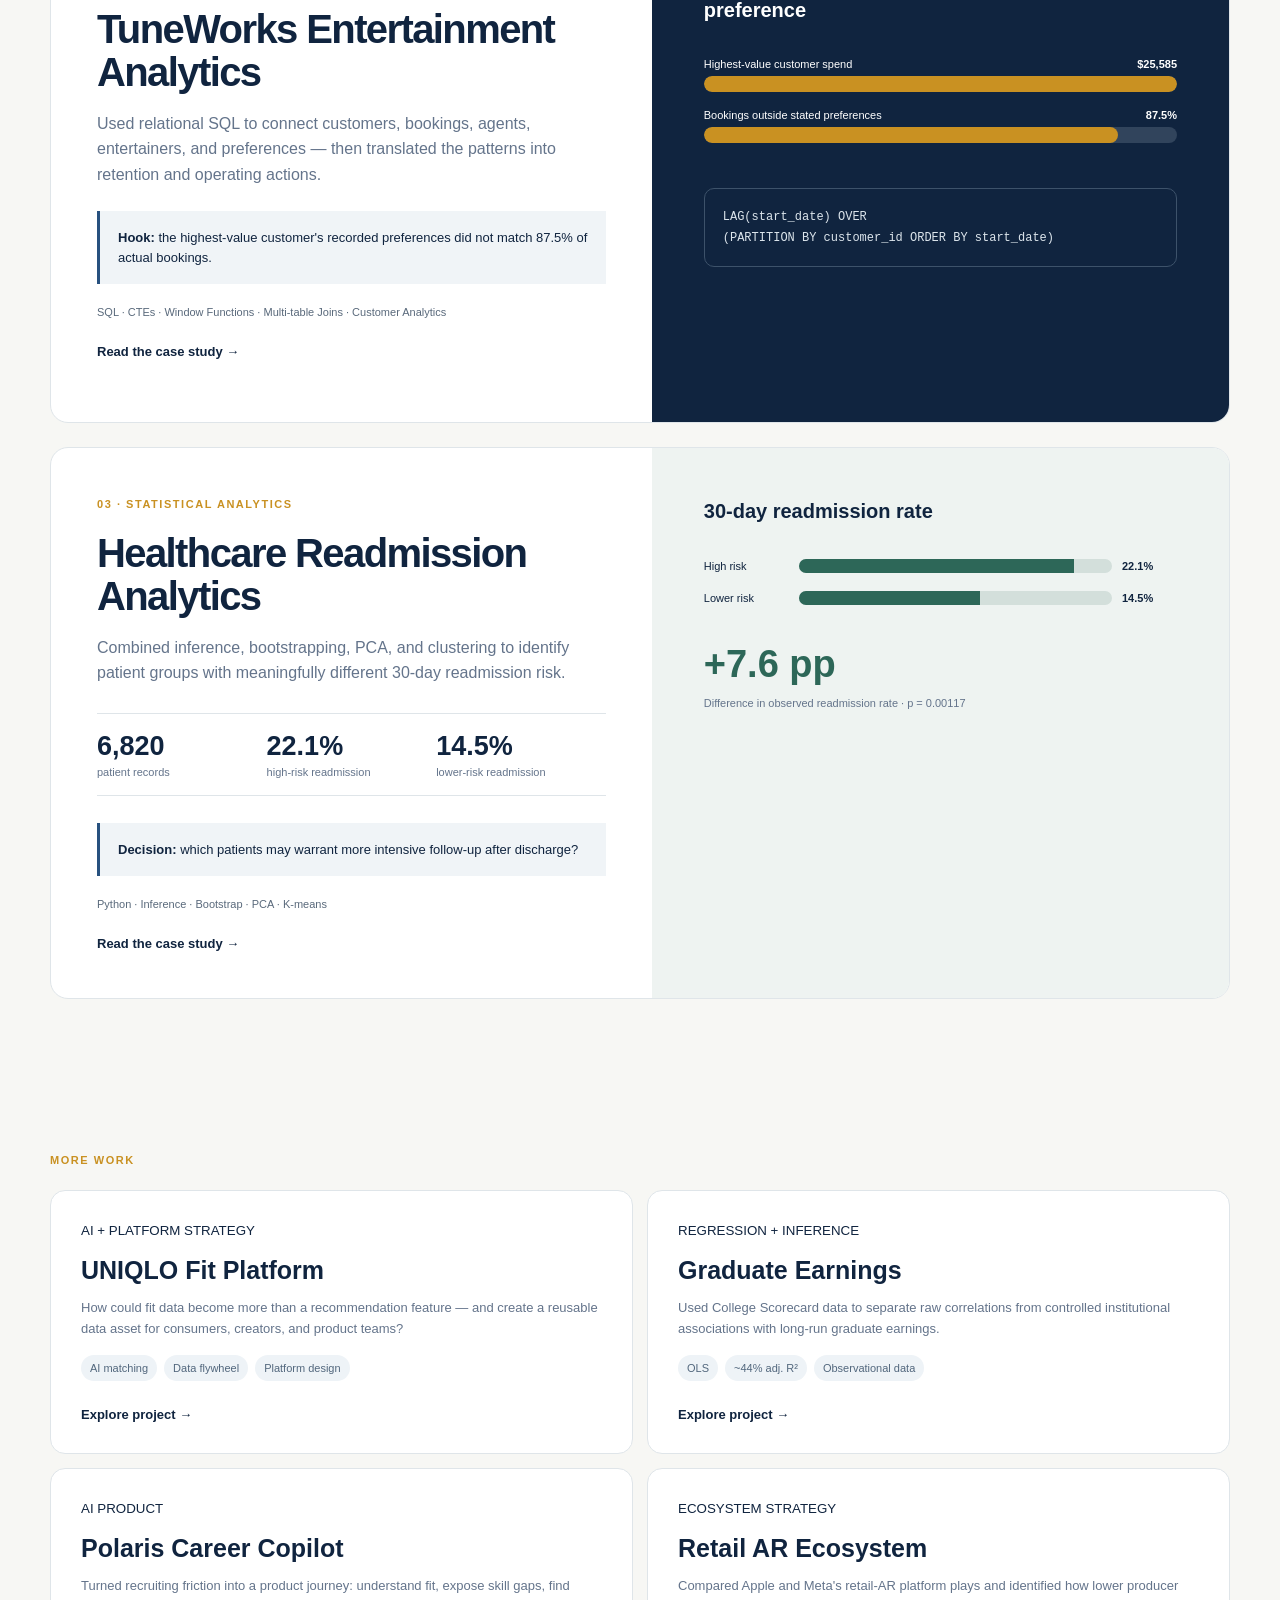
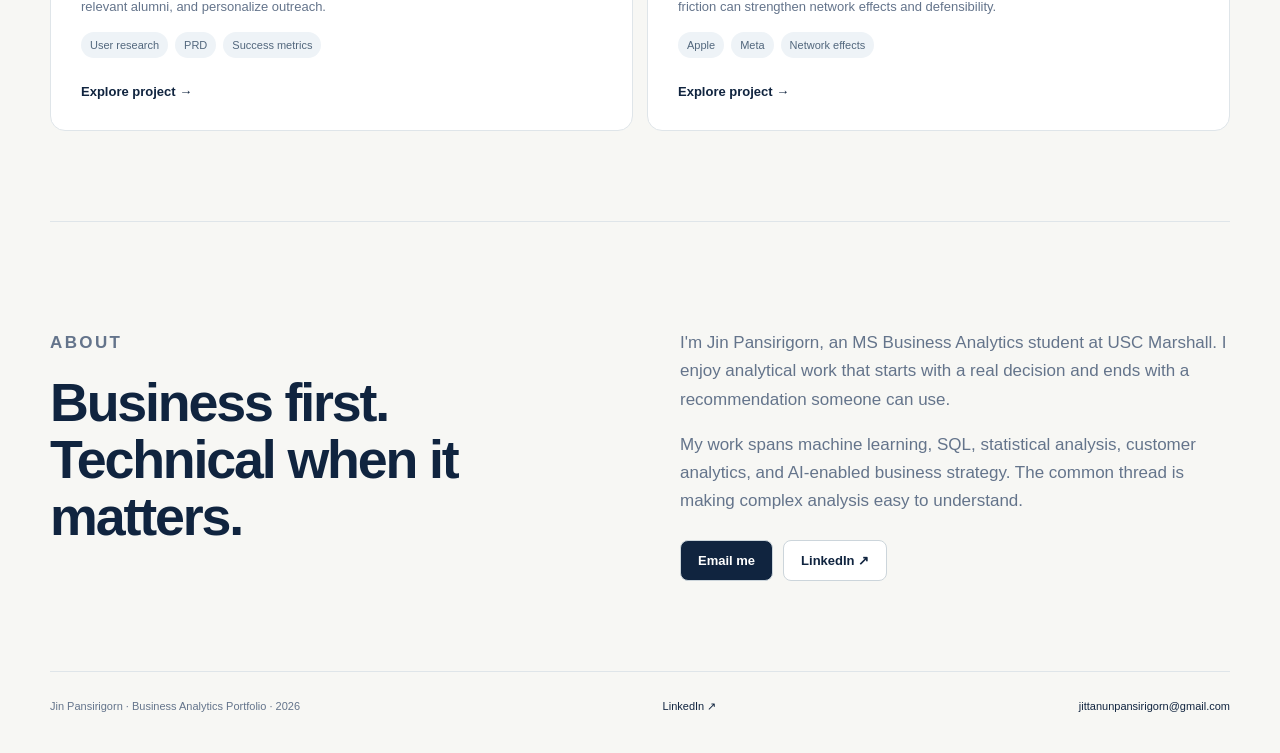
==== commit 5d1f1567: "V6 via upload" ====
--- a/index.html
+++ b/index.html
@@ -1,7 +1,7 @@
 <!doctype html><html><head><meta charset="utf-8"><meta name="viewport" content="width=device-width,initial-scale=1"><meta name="description" content="Jin Pansirigorn — Business Analytics portfolio"><title>Jin Pansirigorn | Business Analytics</title><link rel="stylesheet" href="styles.css"></head><body><header><nav class="shell"><a class="brand" href="index.html">JP<span>.</span></a><div class="links"><a href="index.html#work">Work</a><a href="index.html#about">About</a><a href="https://www.linkedin.com/in/jittanun-pansirigorn/" target="_blank">LinkedIn ↗</a><a class="pill" href="mailto:jittanunpansirigorn@gmail.com">Email me</a></div></nav></header><main><section class="hero shell"><p class="eyebrow">MS BUSINESS ANALYTICS · USC MARSHALL</p><h1>Data, translated into<br><em>business decisions.</em></h1><p class="lede">I use analytics to answer practical questions: who is at risk, what is driving performance, where should a business act, and how should success be measured.</p><div class="actions"><a class="btn dark" href="#work">Explore work ↓</a><a class="btn" href="https://www.linkedin.com/in/jittanun-pansirigorn/" target="_blank">LinkedIn ↗</a><a class="btn" href="mailto:jittanunpansirigorn@gmail.com">Email</a></div><div class="skills"><span>Python</span><span>SQL</span><span>Machine Learning</span><span>Statistics</span><span>Customer Analytics</span><span>AI / Product Strategy</span></div></section>
 <section id="work" class="shell work"><div class="section-head"><div><p class="eyebrow">SELECTED WORK</p><h2>Analysis that ends with a decision.</h2></div><p>Each case study is written for a business reader first, with enough analytical depth for a technical reviewer to understand the method and trade-offs.</p></div>
 <a class="project" href="insurance.html"><div class="copy"><small>01 · PREDICTIVE ANALYTICS</small><h3>Insurance Risk Analytics</h3><p>Built a two-part risk workflow to estimate whether a claim will occur and how costly it may be, then used SHAP to keep the result interpretable.</p><div class="kpis"><b>39,928<i>training policies</i></b><b>0.796<i>claim ROC-AUC</i></b><b>2.8%<i>lower LC MSE</i></b></div><div class="decision"><b>Decision:</b> improve risk-based pricing without turning the model into a black box.</div><div class="tags">Python · LightGBM · Hurdle Model · Tweedie · SHAP</div><span class="link">Read the case study →</span></div><div class="visual"><div class="flow"><div class="node"><span>1 · FREQUENCY</span><b>Will a claim occur?</b><i>LightGBM · 0.796 AUC</i></div><div class="arrow">×</div><div class="node"><span>2 · SEVERITY</span><b>If yes, how costly?</b><i>severity regression</i></div><div class="arrow">→</div><div class="node gold"><span>OUTPUT</span><b>Expected loss</b><i>explained with SHAP</i></div></div></div></a>
-<a class="project" href="tuneworks.html"><div class="copy"><small>02 · SQL + BUSINESS ANALYTICS</small><h3>TuneWorks Entertainment Analytics</h3><p>Used relational SQL to connect customers, bookings, agents, entertainers, and preferences — then translated the patterns into retention and operating actions.</p><div class="decision"><b>Hook:</b> the highest-value customer's stated preferences did not match 87.5% of her actual bookings.</div><div class="tags">SQL · CTEs · Window Functions · Multi-table Joins · Customer Analytics</div><span class="link">Read the case study →</span></div><div class="visual sqlvis"><h4>Behavior told a different story than stated preference</h4><div class="barlabel"><span>Highest-value customer spend</span><b>$25,585</b></div><div class="bar"><i style="width:100%"></i></div><div class="barlabel"><span>Bookings outside stated preferences</span><b>87.5%</b></div><div class="bar"><i style="width:87.5%"></i></div><div class="sql-code">LAG(start_date) OVER<br>(PARTITION BY customer_id ORDER BY start_date)</div></div></a>
+<a class="project" href="tuneworks.html"><div class="copy"><small>02 · SQL + BUSINESS ANALYTICS</small><h3>TuneWorks Entertainment Analytics</h3><p>Used relational SQL to connect customers, bookings, agents, entertainers, and preferences — then translated the patterns into retention and operating actions.</p><div class="decision"><b>Hook:</b> the highest-value customer's recorded preferences did not match 87.5% of actual bookings.</div><div class="tags">SQL · CTEs · Window Functions · Multi-table Joins · Customer Analytics</div><span class="link">Read the case study →</span></div><div class="visual sqlvis"><h4>Behavior told a different story than stated preference</h4><div class="barlabel"><span>Highest-value customer spend</span><b>$25,585</b></div><div class="bar"><i style="width:100%"></i></div><div class="barlabel"><span>Bookings outside stated preferences</span><b>87.5%</b></div><div class="bar"><i style="width:87.5%"></i></div><div class="sql-code">LAG(start_date) OVER<br>(PARTITION BY customer_id ORDER BY start_date)</div></div></a>
 <a class="project" href="healthcare.html"><div class="copy"><small>03 · STATISTICAL ANALYTICS</small><h3>Healthcare Readmission Analytics</h3><p>Combined inference, bootstrapping, PCA, and clustering to identify patient groups with meaningfully different 30-day readmission risk.</p><div class="kpis"><b>6,820<i>patient records</i></b><b>22.1%<i>high-risk readmission</i></b><b>14.5%<i>lower-risk readmission</i></b></div><div class="decision"><b>Decision:</b> which patients may warrant more intensive follow-up after discharge?</div><div class="tags">Python · Inference · Bootstrap · PCA · K-means</div><span class="link">Read the case study →</span></div><div class="visual healthvis"><h4>30-day readmission rate</h4><div class="risk"><span>High risk</span><i><b style="width:88%"></b></i><strong>22.1%</strong></div><div class="risk"><span>Lower risk</span><i><b style="width:58%"></b></i><strong>14.5%</strong></div><div class="delta">+7.6 pp</div><p class="tiny">Difference in observed readmission rate · p = 0.00117</p></div></a></section>
 <section class="shell more"><p class="eyebrow">MORE WORK</p><div class="moregrid">
 <a href="uniqlo.html"><article><small>AI + PLATFORM STRATEGY</small><h3>UNIQLO Fit Platform</h3><p>How could fit data become more than a recommendation feature — and create a reusable data asset for consumers, creators, and product teams?</p><div class="mini"><span>AI matching</span><span>Data flywheel</span><span>Platform design</span></div><span class="link">Explore project →</span></article></a>
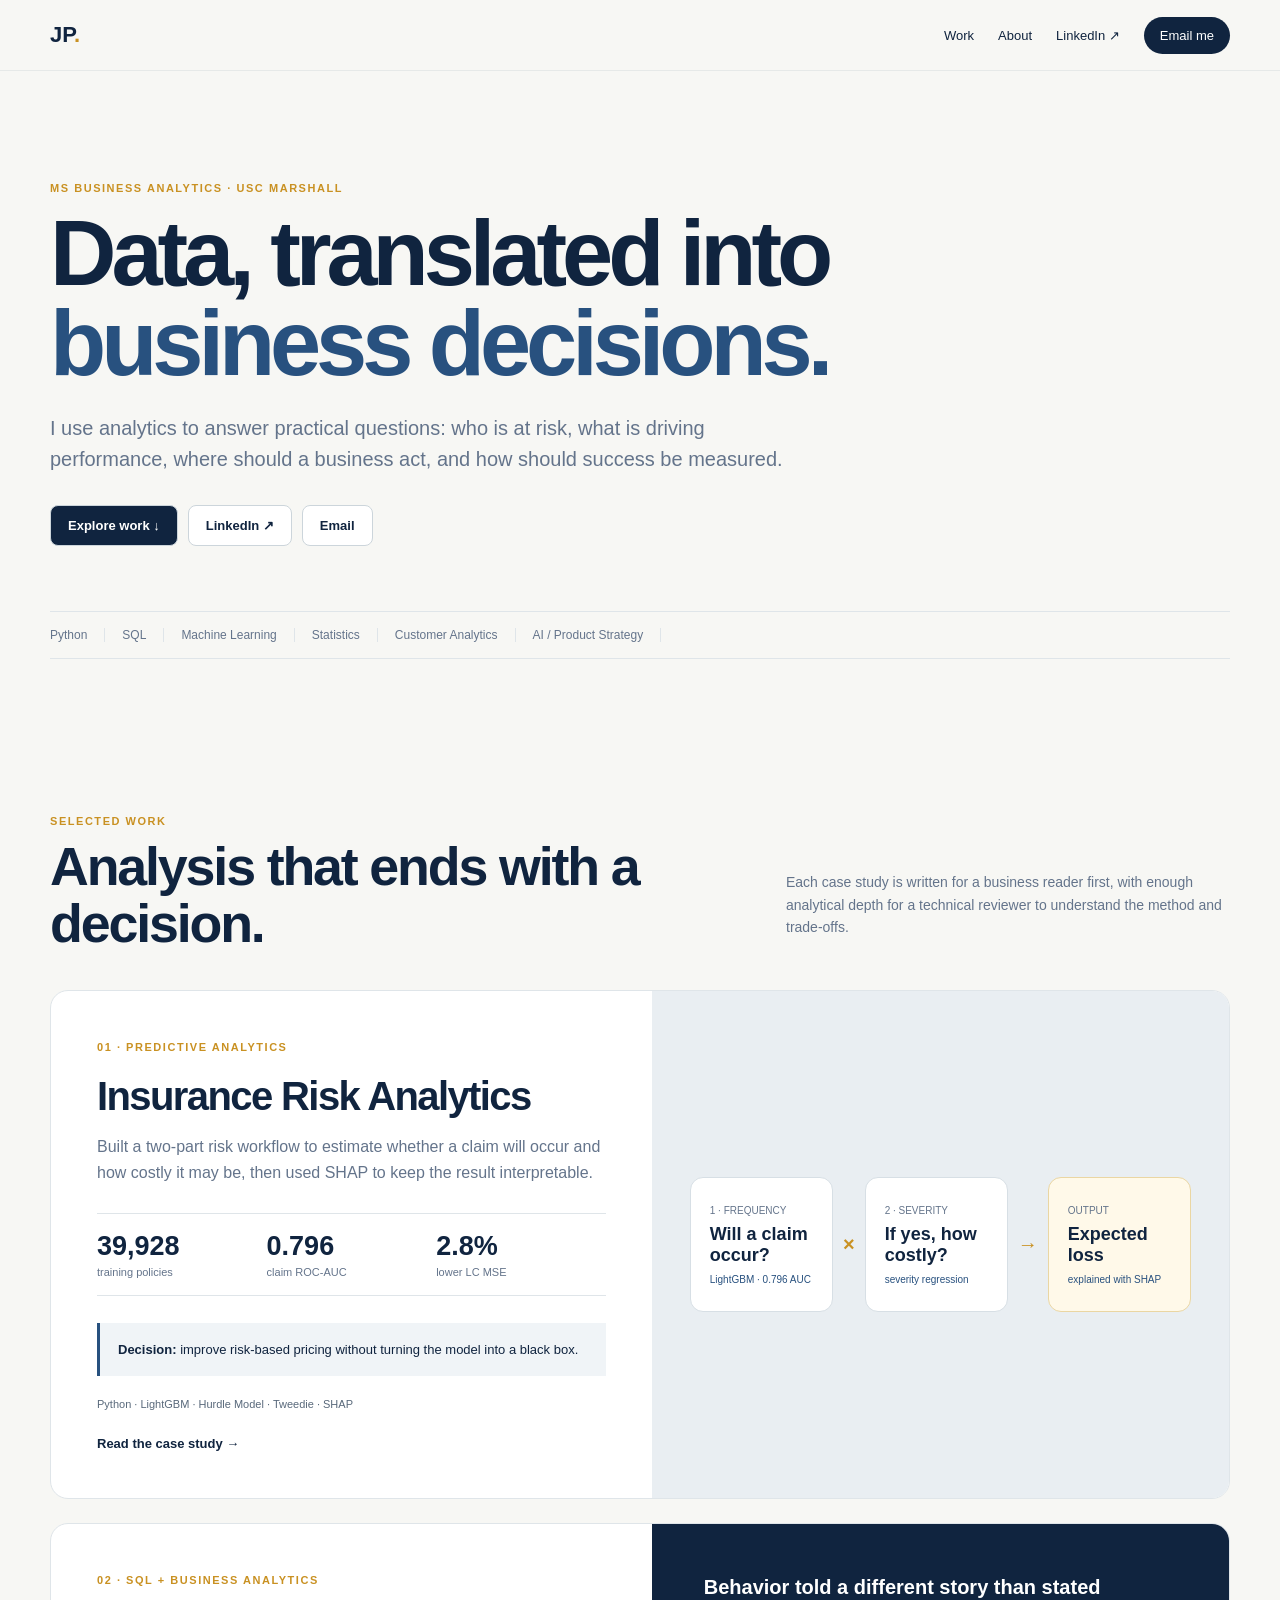
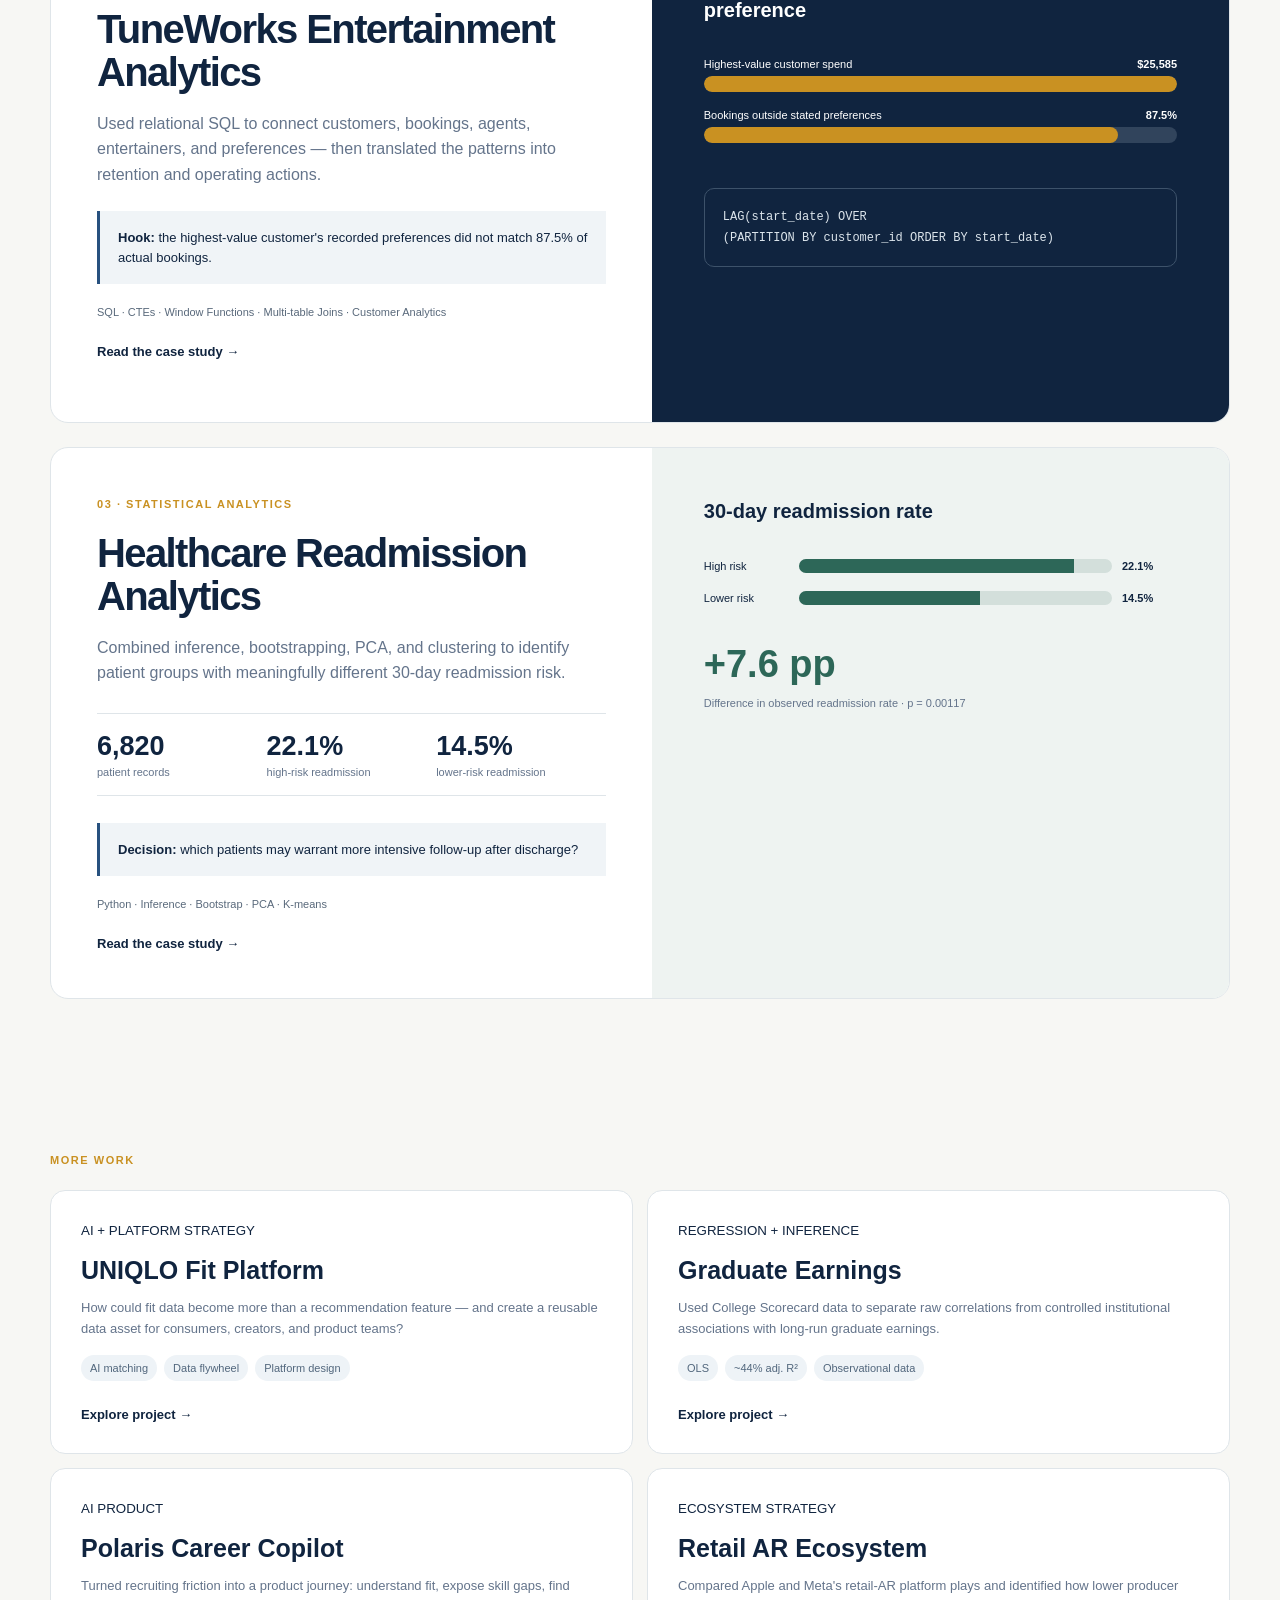
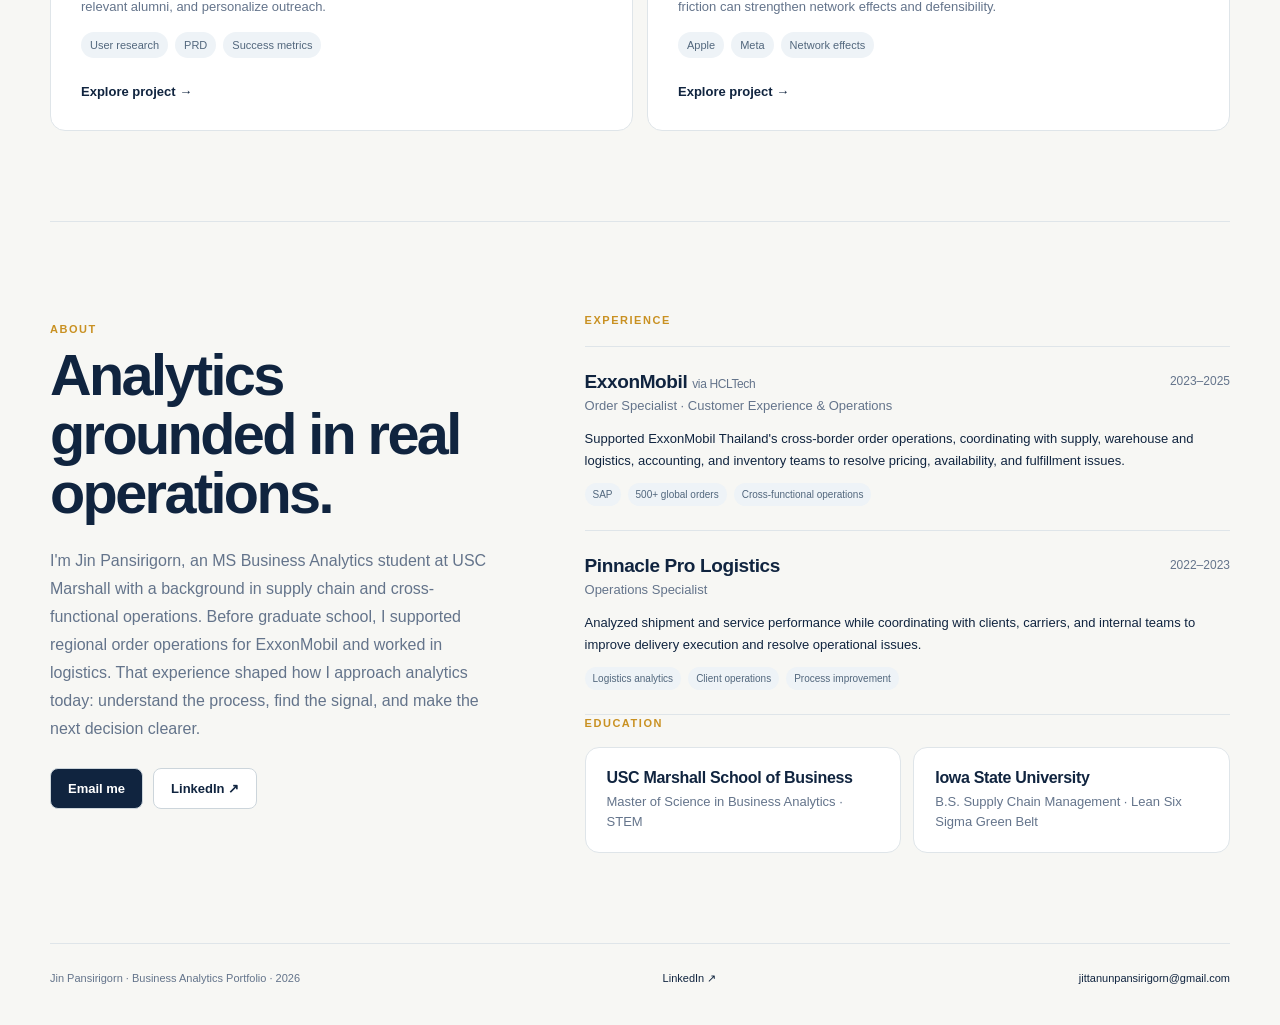
==== commit ef0062dd: "V7 added prev exp" ====
--- a/index.html
+++ b/index.html
@@ -8,4 +8,4 @@
 <a href="earnings.html"><article><small>REGRESSION + INFERENCE</small><h3>Graduate Earnings</h3><p>Used College Scorecard data to separate raw correlations from controlled institutional associations with long-run graduate earnings.</p><div class="mini"><span>OLS</span><span>~44% adj. R²</span><span>Observational data</span></div><span class="link">Explore project →</span></article></a>
 <a href="polaris.html"><article><small>AI PRODUCT</small><h3>Polaris Career Copilot</h3><p>Turned recruiting friction into a product journey: understand fit, expose skill gaps, find relevant alumni, and personalize outreach.</p><div class="mini"><span>User research</span><span>PRD</span><span>Success metrics</span></div><span class="link">Explore project →</span></article></a>
 <a href="retail-ar.html"><article><small>ECOSYSTEM STRATEGY</small><h3>Retail AR Ecosystem</h3><p>Compared Apple and Meta's retail-AR platform plays and identified how lower producer friction can strengthen network effects and defensibility.</p><div class="mini"><span>Apple</span><span>Meta</span><span>Network effects</span></div><span class="link">Explore project →</span></article></a></div></section>
-<section id="about" class="shell about"><div><p class="eyebrow">ABOUT</p><h2>Business first.<br>Technical when it matters.</h2></div><div><p>I'm Jin Pansirigorn, an MS Business Analytics student at USC Marshall. I enjoy analytical work that starts with a real decision and ends with a recommendation someone can use.</p><p>My work spans machine learning, SQL, statistical analysis, customer analytics, and AI-enabled business strategy. The common thread is making complex analysis easy to understand.</p><div class="contactbox"><a class="btn dark" href="mailto:jittanunpansirigorn@gmail.com">Email me</a><a class="btn" href="https://www.linkedin.com/in/jittanun-pansirigorn/" target="_blank">LinkedIn ↗</a></div></div></section></main><footer class="shell"><span>Jin Pansirigorn · Business Analytics Portfolio · 2026</span><a href="https://www.linkedin.com/in/jittanun-pansirigorn/" target="_blank">LinkedIn ↗</a><a href="mailto:jittanunpansirigorn@gmail.com">jittanunpansirigorn@gmail.com</a></footer></body></html>+<section id="about" class="shell profile"><div class="profile-intro"><p class="eyebrow">ABOUT</p><h2>Analytics grounded in real operations.</h2><p>I'm Jin Pansirigorn, an MS Business Analytics student at USC Marshall with a background in supply chain and cross-functional operations. Before graduate school, I supported regional order operations for ExxonMobil and worked in logistics. That experience shaped how I approach analytics today: understand the process, find the signal, and make the next decision clearer.</p><div class="contactbox"><a class="btn dark" href="mailto:jittanunpansirigorn@gmail.com">Email me</a><a class="btn" href="https://www.linkedin.com/in/jittanun-pansirigorn/" target="_blank">LinkedIn ↗</a></div></div><div class="profile-details"><p class="eyebrow">EXPERIENCE</p><div class="timeline"><article><div><h3>ExxonMobil <span>via HCLTech</span></h3><p>Order Specialist · Customer Experience & Operations</p></div><time>2023–2025</time><p class="role-copy">Supported ExxonMobil Thailand's cross-border order operations, coordinating with supply, warehouse and logistics, accounting, and inventory teams to resolve pricing, availability, and fulfillment issues.</p><div class="role-tags"><span>SAP</span><span>500+ global orders</span><span>Cross-functional operations</span></div></article><article><div><h3>Pinnacle Pro Logistics</h3><p>Operations Specialist</p></div><time>2022–2023</time><p class="role-copy">Analyzed shipment and service performance while coordinating with clients, carriers, and internal teams to improve delivery execution and resolve operational issues.</p><div class="role-tags"><span>Logistics analytics</span><span>Client operations</span><span>Process improvement</span></div></article></div><p class="eyebrow edu-label">EDUCATION</p><div class="education"><article><h3>USC Marshall School of Business</h3><p>Master of Science in Business Analytics · STEM</p></article><article><h3>Iowa State University</h3><p>B.S. Supply Chain Management · Lean Six Sigma Green Belt</p></article></div></div></section></main><footer class="shell"><span>Jin Pansirigorn · Business Analytics Portfolio · 2026</span><a href="https://www.linkedin.com/in/jittanun-pansirigorn/" target="_blank">LinkedIn ↗</a><a href="mailto:jittanunpansirigorn@gmail.com">jittanunpansirigorn@gmail.com</a></footer></body></html>
--- a/styles.css
+++ b/styles.css
@@ -2,3 +2,6 @@
 :root{--ink:#10243f;--muted:#64748b;--paper:#f7f7f4;--white:#fff;--line:#dfe5e9;--gold:#c99122;--blue:#28517f;--green:#2d6758;--red:#a94842;--soft:#edf2f5}*{box-sizing:border-box}html{scroll-behavior:smooth}body{margin:0;background:var(--paper);color:var(--ink);font-family:Arial,Helvetica,sans-serif}.shell{width:min(1180px,calc(100% - 48px));margin:auto}header{position:sticky;top:0;z-index:20;background:rgba(247,247,244,.94);backdrop-filter:blur(14px);border-bottom:1px solid #e6e9e8}nav{height:70px;display:flex;align-items:center;justify-content:space-between}.brand{font-size:22px;font-weight:800;text-decoration:none;color:var(--ink)}.brand span,.eyebrow,.project small,.case-label{color:var(--gold)}nav .links{display:flex;gap:24px;align-items:center}nav a{font-size:13px;text-decoration:none;color:var(--ink)}.pill{background:var(--ink);color:#fff!important;padding:11px 16px;border-radius:999px}.hero{padding:100px 0 70px}.eyebrow,.case-label,.project small{font-size:11px;letter-spacing:.14em;font-weight:800}.hero h1{font-size:clamp(56px,7.5vw,92px);line-height:.98;letter-spacing:-.055em;margin:14px 0 25px;max-width:950px}.hero h1 em{font-style:normal;color:var(--blue)}.lede{font-size:20px;line-height:1.55;color:var(--muted);max-width:760px}.actions{display:flex;gap:10px;margin-top:30px}.btn{display:inline-block;padding:12px 17px;border:1px solid #ccd5db;border-radius:8px;background:#fff;color:var(--ink);text-decoration:none;font-weight:700;font-size:13px}.btn.dark{background:var(--ink);color:#fff}.skills{margin-top:65px;padding:16px 0;border-block:1px solid var(--line);display:flex;gap:0;flex-wrap:wrap}.skills span{font-size:12px;color:var(--muted);padding:0 17px;border-right:1px solid var(--line)}.skills span:first-child{padding-left:0}.work{padding:75px 0}.section-head{display:grid;grid-template-columns:1.2fr .8fr;gap:70px;align-items:end;margin-bottom:38px}.section-head h2,.about h2{font-size:clamp(36px,4.2vw,54px);letter-spacing:-.04em;line-height:1.06;margin:10px 0 0}.section-head>p{color:var(--muted);font-size:14px;line-height:1.6}.project{display:grid;grid-template-columns:1.02fr .98fr;background:#fff;border:1px solid var(--line);border-radius:18px;overflow:hidden;margin:0 0 24px;min-height:500px;color:inherit;text-decoration:none;transition:.2s}.project:hover{transform:translateY(-3px);box-shadow:0 18px 45px rgba(16,36,63,.08)}.copy{padding:46px}.copy h3{font-size:40px;letter-spacing:-.04em;line-height:1.08;margin:20px 0 14px}.copy>p{font-size:16px;line-height:1.6;color:var(--muted)}.kpis{display:grid;grid-template-columns:repeat(3,1fr);border-block:1px solid var(--line);margin:27px 0}.kpis b{padding:17px 8px 17px 0;font-size:27px}.kpis i{display:block;font-style:normal;font-weight:400;font-size:11px;color:var(--muted);margin-top:4px}.decision{margin:24px 0 0;padding:17px 18px;background:#f0f4f7;border-left:3px solid var(--blue);font-size:13px;line-height:1.5}.tags{font-size:11px;color:#59697b;margin-top:22px}.link{display:inline-block;margin-top:26px;font-weight:800;font-size:13px}.visual{padding:38px;background:#e9eef2;display:flex;align-items:center;justify-content:center;position:relative}.flow{display:grid;grid-template-columns:1fr auto 1fr auto 1fr;gap:10px;width:100%;align-items:center}.node{background:#fff;border:1px solid #d7dfe5;border-radius:13px;padding:19px;min-height:135px;display:flex;flex-direction:column;justify-content:center}.node span{font-size:10px;color:var(--muted)}.node b{font-size:18px;margin:8px 0}.node i{font-size:10px;font-style:normal;color:var(--blue)}.node.gold{background:#fff9e9;border-color:#ead6a3}.arrow{font-size:20px;font-weight:800;color:var(--gold)}.sqlvis{background:var(--ink);color:#fff;display:block;padding:52px}.sqlvis h4,.healthvis h4{font-size:20px;margin:0 0 36px}.barlabel{display:flex;justify-content:space-between;font-size:11px;margin:17px 0 6px}.bar{height:16px;background:#31445c;border-radius:999px;overflow:hidden}.bar i{display:block;height:100%;background:var(--gold);border-radius:999px}.sql-code{margin-top:45px;border:1px solid #3d526a;border-radius:10px;padding:18px;font:12px/1.7 monospace;color:#dce5ec}.healthvis{background:#eef3f1;display:block;padding:52px}.risk{display:grid;grid-template-columns:85px 1fr 55px;gap:10px;align-items:center;margin:18px 0;font-size:11px}.risk i{height:14px;background:#d3dfdb;border-radius:999px;overflow:hidden}.risk i b{display:block;height:100%;background:var(--green)}.delta{font-size:38px;font-weight:800;color:var(--green);margin-top:38px}.more{padding:45px 0 90px}.moregrid{display:grid;grid-template-columns:repeat(2,1fr);gap:14px;margin-top:24px}.moregrid a{color:inherit;text-decoration:none}.moregrid article{background:#fff;border:1px solid var(--line);border-radius:15px;padding:30px;min-height:220px;transition:.2s}.moregrid article:hover{transform:translateY(-3px);box-shadow:0 16px 40px rgba(16,36,63,.08)}.moregrid h3{font-size:25px;margin:17px 0 8px}.moregrid p{color:var(--muted);font-size:13px;line-height:1.6}.mini{display:flex;gap:7px;flex-wrap:wrap;margin-top:15px}.mini span{font-size:11px;background:#eef3f7;padding:7px 9px;border-radius:999px;color:#52677d}.about{border-top:1px solid var(--line);padding:90px 0;display:grid;grid-template-columns:1fr 1fr;gap:80px}.about p{font-size:17px;line-height:1.65;color:var(--muted)}.contactbox{margin-top:25px;display:flex;gap:10px;flex-wrap:wrap}footer{border-top:1px solid var(--line);padding:28px 0 40px;display:flex;justify-content:space-between;font-size:11px;color:var(--muted)}footer a{color:var(--ink);text-decoration:none}
 /* case studies */.case-hero{padding:75px 0 55px}.back{font-size:12px;color:var(--blue);text-decoration:none;font-weight:700}.case-hero h1{font-size:clamp(50px,6vw,78px);line-height:.98;letter-spacing:-.055em;margin:18px 0}.case-hero .intro{font-size:19px;line-height:1.55;color:var(--muted);max-width:850px}.case-meta{display:flex;gap:8px;flex-wrap:wrap;margin-top:24px}.case-meta span{font-size:11px;background:#eaf0f4;padding:7px 10px;border-radius:999px}.case-main{padding-bottom:85px}.story{max-width:980px;margin:0 auto}.story section{padding:55px 0;border-top:1px solid var(--line)}.story h2{font-size:34px;letter-spacing:-.035em;margin:0 0 16px}.story .explain{font-size:16px;line-height:1.7;color:var(--muted);max-width:850px}.answerbox{background:var(--ink);color:#fff;border-radius:18px;padding:34px;margin-top:25px}.answerbox small{color:#d5b261;letter-spacing:.13em;font-weight:800}.answerbox h3{font-size:28px;line-height:1.2;margin:10px 0}.answerbox p{color:#dbe3ea;line-height:1.65;margin-bottom:0}.chartbox{background:#fff;border:1px solid var(--line);border-radius:16px;padding:30px;margin-top:28px}.charttitle{display:flex;justify-content:space-between;align-items:end;margin-bottom:24px}.charttitle b{font-size:16px}.charttitle span{font-size:11px;color:var(--muted)}.hbar{display:grid;grid-template-columns:170px 1fr 75px;gap:12px;align-items:center;margin:15px 0;font-size:12px}.hbar .track{height:17px;background:#e9eef1;border-radius:999px;overflow:hidden}.hbar .fill{height:100%;background:var(--blue);border-radius:999px}.hbar.best .fill{background:var(--gold)}.hbar strong{text-align:right}.bigstatgrid{display:grid;grid-template-columns:repeat(3,1fr);gap:12px;margin-top:26px}.bigstat{background:#fff;border:1px solid var(--line);border-radius:14px;padding:24px}.bigstat b{font-size:34px}.bigstat span{display:block;font-size:11px;color:var(--muted);margin-top:6px}.bizgrid{display:grid;grid-template-columns:repeat(2,1fr);gap:12px;margin-top:25px}.bizcard{background:#fff;border:1px solid var(--line);border-radius:14px;padding:24px}.bizcard b{display:block;margin-bottom:8px}.bizcard p{font-size:13px;color:var(--muted);line-height:1.55;margin:0}.process{display:grid;grid-template-columns:repeat(3,1fr);gap:12px;margin-top:28px}.step{background:#fff;border:1px solid var(--line);border-radius:14px;padding:24px;position:relative}.step .num{color:var(--gold);font-weight:800;font-size:11px}.step h3{font-size:18px;margin:9px 0}.step p{font-size:12px;color:var(--muted);line-height:1.55}.compare{display:grid;grid-template-columns:1fr 1fr;gap:14px;margin-top:25px}.compare>div{background:#fff;border:1px solid var(--line);border-radius:14px;padding:26px}.compare h3{margin:0 0 10px}.compare p{color:var(--muted);font-size:13px;line-height:1.6}.flywheel{display:grid;grid-template-columns:repeat(4,1fr);gap:10px;align-items:stretch;margin-top:28px}.flywheel .step{text-align:center}.note{font-size:12px;color:var(--muted);margin-top:18px;line-height:1.6}.cta{background:#eef2f4;border-radius:18px;padding:34px;margin-top:45px;display:flex;justify-content:space-between;gap:30px;align-items:center}.cta h3{font-size:27px;margin:0 0 7px}.cta p{color:var(--muted);margin:0}.metric-funnel{display:grid;grid-template-columns:repeat(3,1fr);gap:12px;margin-top:25px}.metric-funnel .step:nth-child(2){border-color:#d9c181}.metric-funnel .step:nth-child(3){background:#fff9e9}.matrix{display:grid;grid-template-columns:1fr 1fr;gap:10px;margin-top:25px}.matrix .bizcard{min-height:145px}.scope{background:#fff9e9;border:1px solid #ead6a3;border-radius:14px;padding:24px;margin-top:25px;font-size:13px;line-height:1.6}.scope b{display:block;margin-bottom:7px}.tiny{font-size:11px;color:var(--muted)}
 @media(max-width:820px){.shell{width:min(100% - 28px,1180px)}nav .links a:nth-child(1){display:none}.hero{padding-top:70px}.skills span{padding:6px 9px;border:0}.section-head,.project,.about{grid-template-columns:1fr}.section-head{gap:15px}.copy{padding:30px}.copy h3{font-size:31px}.visual{min-height:360px}.flow{grid-template-columns:1fr}.arrow{transform:rotate(90deg);text-align:center}.moregrid,.bizgrid,.process,.compare,.bigstatgrid,.flywheel,.metric-funnel,.matrix{grid-template-columns:1fr}.about{gap:30px}.hbar{grid-template-columns:100px 1fr 60px}.cta{display:block}.cta .contactbox{margin-top:20px}footer span{display:none}}
+/* professional profile */
+.profile{border-top:1px solid var(--line);padding:90px 0;display:grid;grid-template-columns:.82fr 1.18fr;gap:86px;align-items:start}.profile-intro{position:sticky;top:105px}.profile h2{font-size:clamp(38px,4.5vw,58px);letter-spacing:-.045em;line-height:1.02;margin:10px 0 24px}.profile-intro>p:not(.eyebrow){font-size:16px;line-height:1.75;color:var(--muted);max-width:520px}.profile-details>.eyebrow{margin-top:2px}.timeline{margin-top:20px}.timeline article{display:grid;grid-template-columns:1fr auto;column-gap:20px;padding:24px 0;border-top:1px solid var(--line)}.timeline article:last-child{border-bottom:1px solid var(--line)}.timeline h3,.education h3{font-size:19px;margin:0 0 5px;letter-spacing:-.02em}.timeline h3 span{font-size:12px;color:var(--muted);font-weight:500}.timeline article>div>p,.education p{margin:0;color:var(--muted);font-size:13px}.timeline time{font-size:12px;color:var(--muted);padding-top:3px}.timeline .role-copy{grid-column:1/-1;color:var(--ink);font-size:13px;line-height:1.65;margin:15px 0 12px;max-width:680px}.role-tags{grid-column:1/-1;display:flex;gap:7px;flex-wrap:wrap}.role-tags span{font-size:10px;background:#eef3f7;padding:6px 8px;border-radius:999px;color:#52677d}.edu-label{margin-top:42px}.education{display:grid;grid-template-columns:1fr 1fr;gap:12px;margin-top:18px}.education article{background:#fff;border:1px solid var(--line);border-radius:14px;padding:21px}.education h3{font-size:16px}.education p{line-height:1.5}.scope{overflow-wrap:anywhere}.scope b{line-height:1.35}
+@media(max-width:820px){.profile{grid-template-columns:1fr;gap:44px;padding:65px 0}.profile-intro{position:static}.education{grid-template-columns:1fr}.timeline article{grid-template-columns:1fr}.timeline time{margin-top:7px}.timeline .role-copy,.role-tags{grid-column:1}}
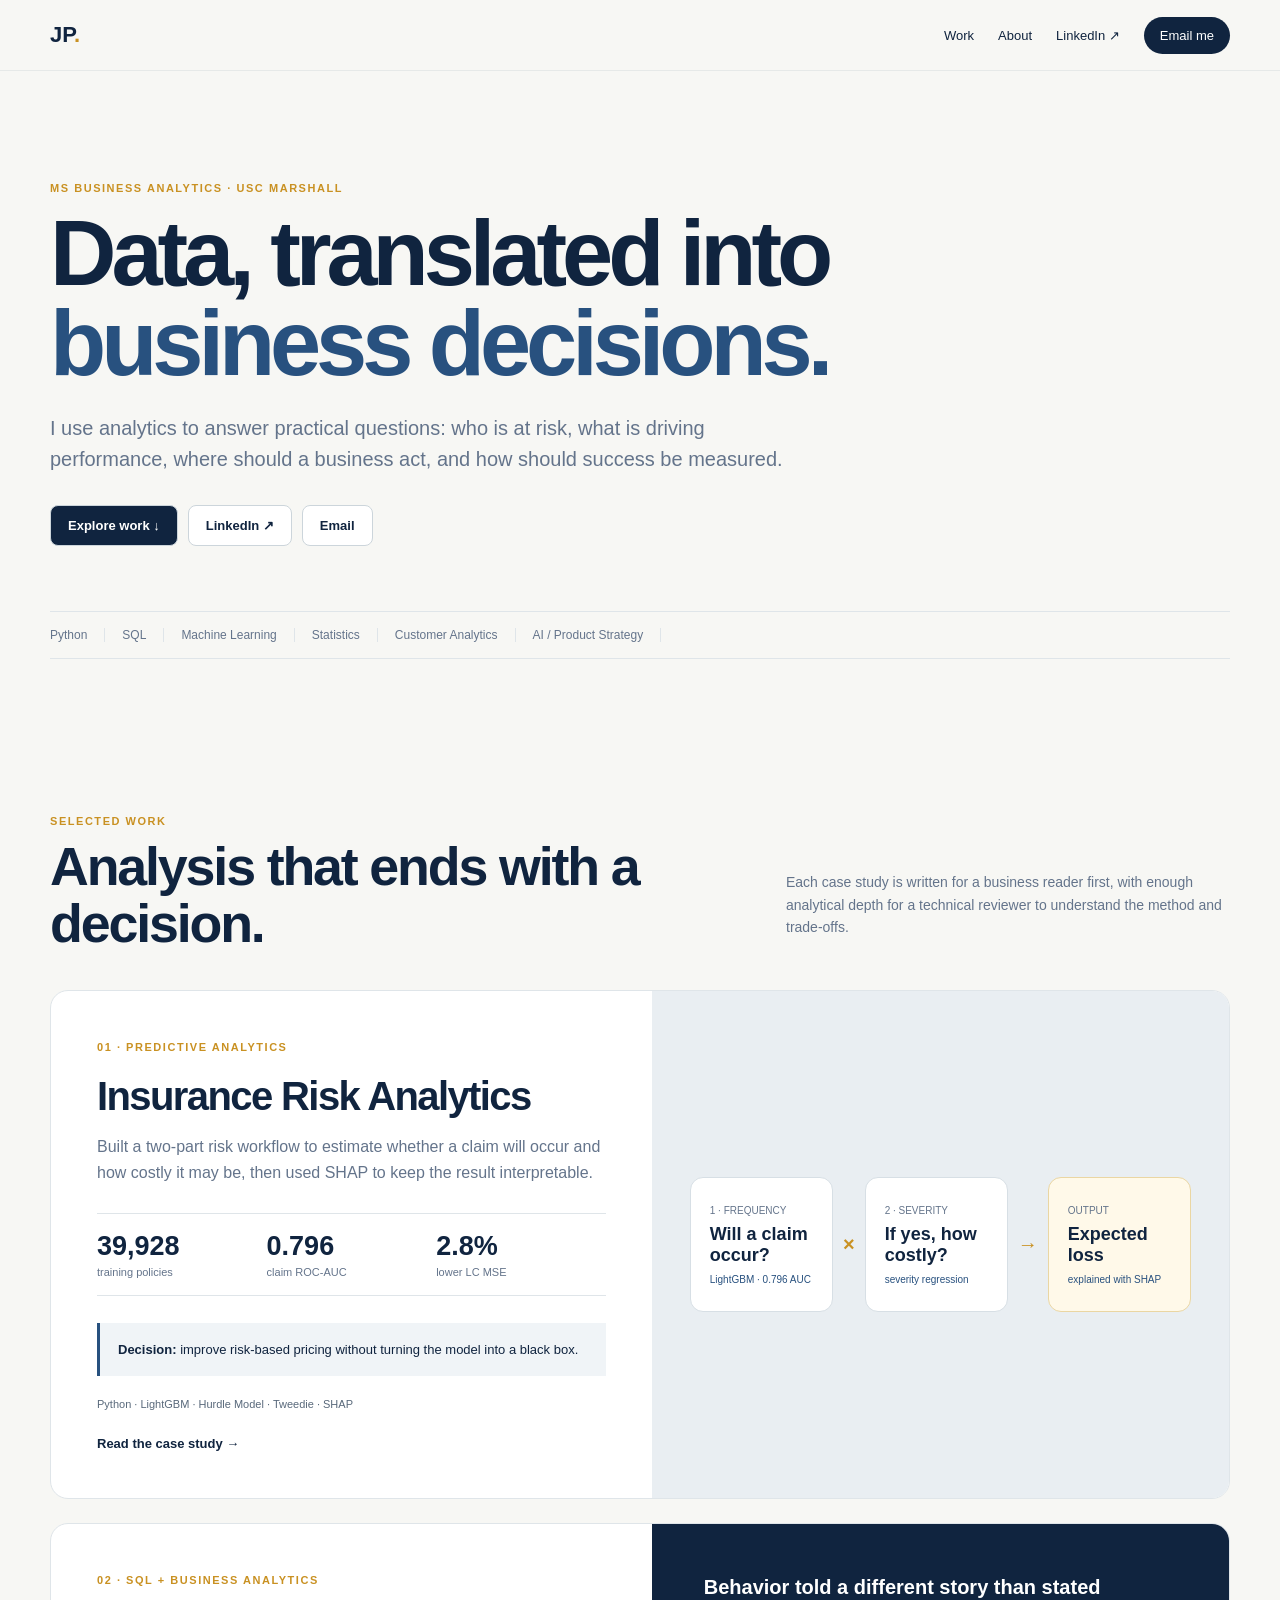
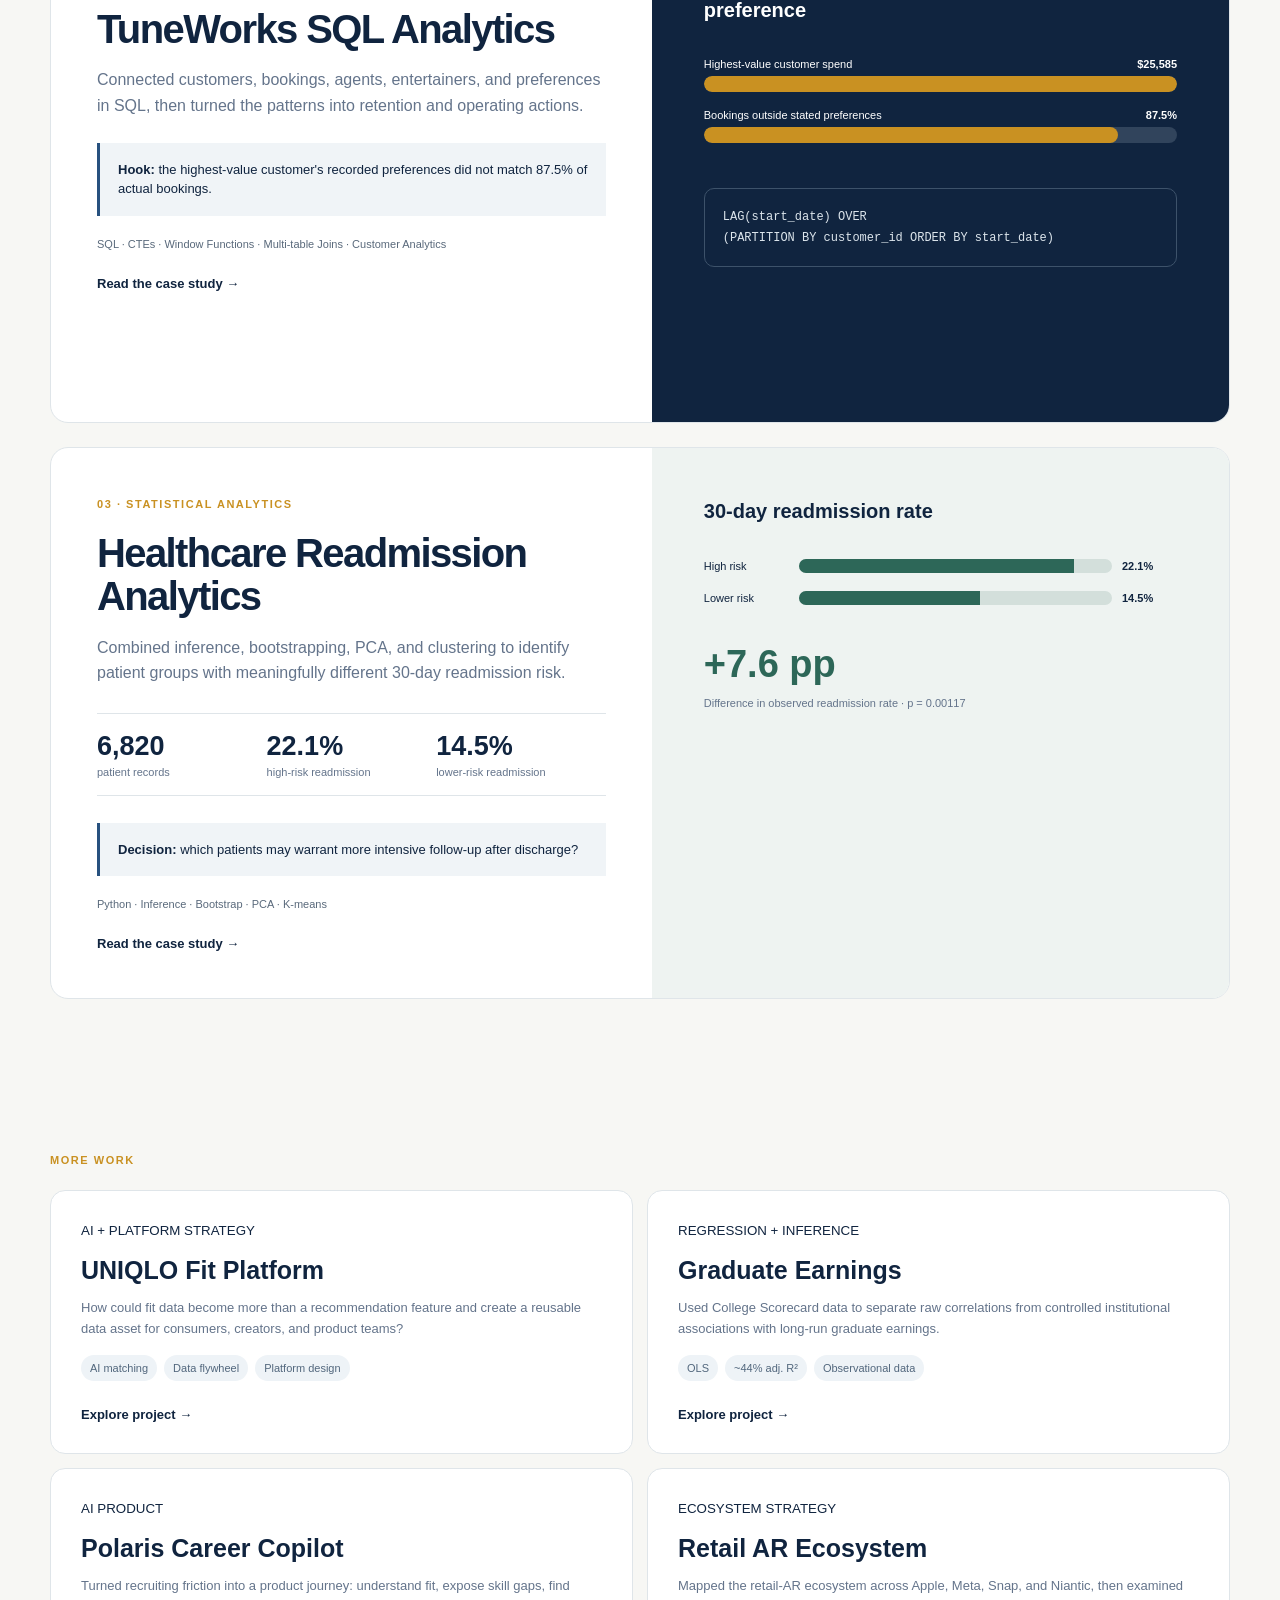
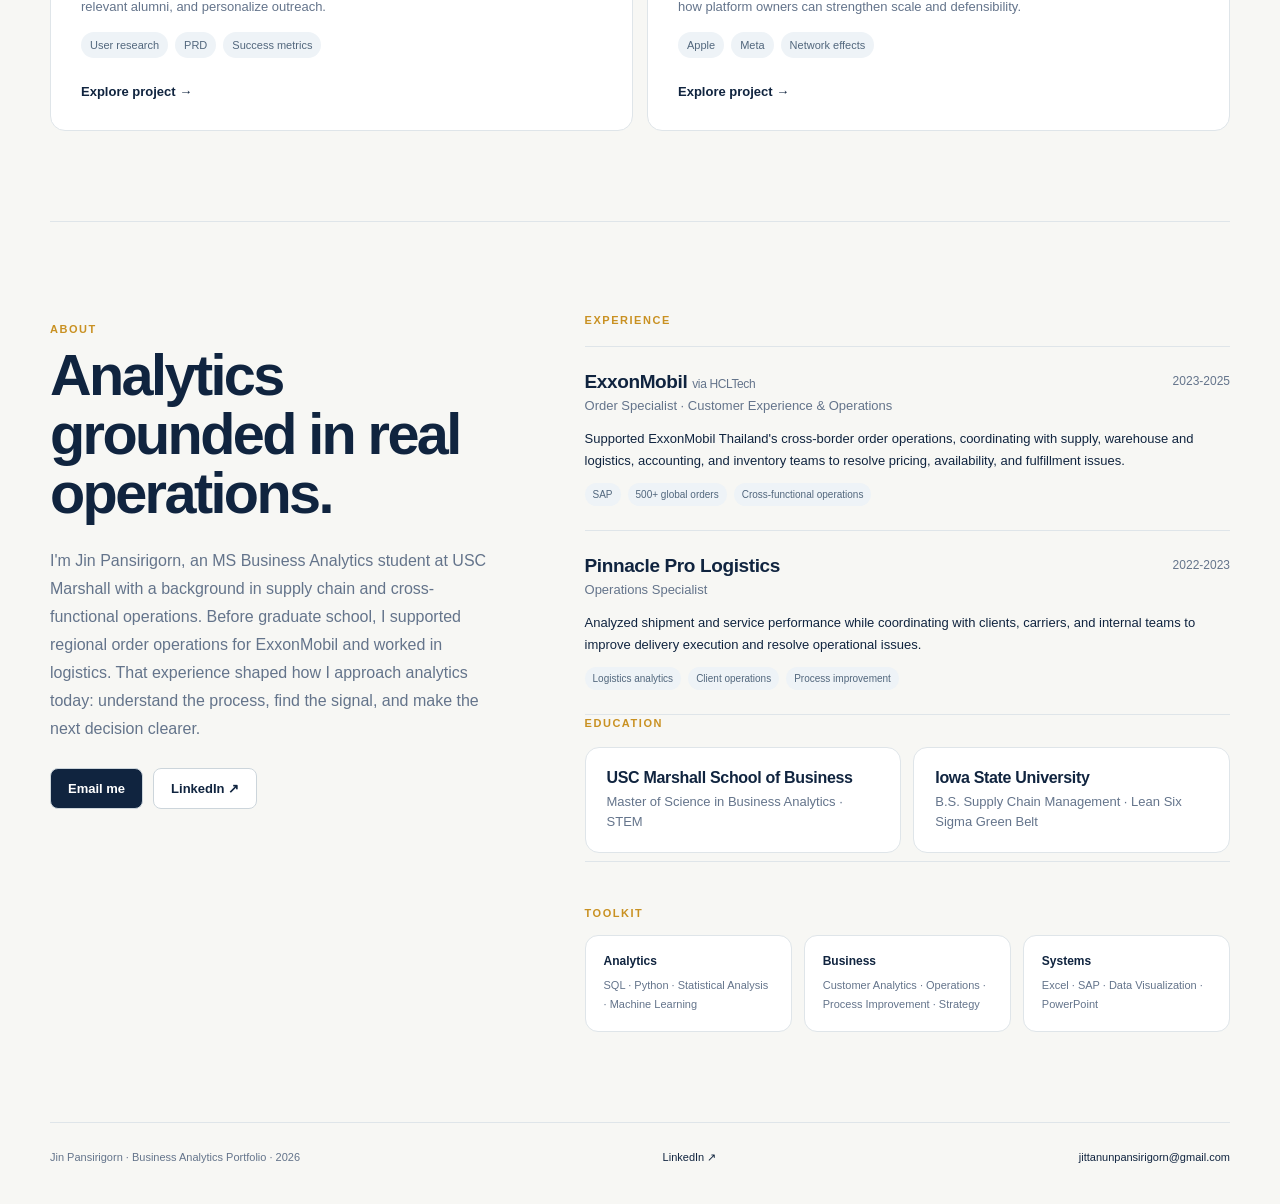
==== commit f8cee15a: "V8" ====
--- a/index.html
+++ b/index.html
@@ -1,11 +1,11 @@
-<!doctype html><html><head><meta charset="utf-8"><meta name="viewport" content="width=device-width,initial-scale=1"><meta name="description" content="Jin Pansirigorn — Business Analytics portfolio"><title>Jin Pansirigorn | Business Analytics</title><link rel="stylesheet" href="styles.css"></head><body><header><nav class="shell"><a class="brand" href="index.html">JP<span>.</span></a><div class="links"><a href="index.html#work">Work</a><a href="index.html#about">About</a><a href="https://www.linkedin.com/in/jittanun-pansirigorn/" target="_blank">LinkedIn ↗</a><a class="pill" href="mailto:jittanunpansirigorn@gmail.com">Email me</a></div></nav></header><main><section class="hero shell"><p class="eyebrow">MS BUSINESS ANALYTICS · USC MARSHALL</p><h1>Data, translated into<br><em>business decisions.</em></h1><p class="lede">I use analytics to answer practical questions: who is at risk, what is driving performance, where should a business act, and how should success be measured.</p><div class="actions"><a class="btn dark" href="#work">Explore work ↓</a><a class="btn" href="https://www.linkedin.com/in/jittanun-pansirigorn/" target="_blank">LinkedIn ↗</a><a class="btn" href="mailto:jittanunpansirigorn@gmail.com">Email</a></div><div class="skills"><span>Python</span><span>SQL</span><span>Machine Learning</span><span>Statistics</span><span>Customer Analytics</span><span>AI / Product Strategy</span></div></section>
+<!doctype html><html><head><meta charset="utf-8"><meta name="viewport" content="width=device-width,initial-scale=1"><meta name="description" content="Jin Pansirigorn: Business Analytics portfolio"><title>Jin Pansirigorn | Business Analytics</title><link rel="stylesheet" href="styles.css"></head><body><header><nav class="shell"><a class="brand" href="index.html">JP<span>.</span></a><div class="links"><a href="index.html#work">Work</a><a href="index.html#about">About</a><a href="https://www.linkedin.com/in/jittanun-pansirigorn/" target="_blank">LinkedIn ↗</a><a class="pill" href="mailto:jittanunpansirigorn@gmail.com">Email me</a></div></nav></header><main><section class="hero shell"><p class="eyebrow">MS BUSINESS ANALYTICS · USC MARSHALL</p><h1>Data, translated into<br><em>business decisions.</em></h1><p class="lede">I use analytics to answer practical questions: who is at risk, what is driving performance, where should a business act, and how should success be measured.</p><div class="actions"><a class="btn dark" href="#work">Explore work ↓</a><a class="btn" href="https://www.linkedin.com/in/jittanun-pansirigorn/" target="_blank">LinkedIn ↗</a><a class="btn" href="mailto:jittanunpansirigorn@gmail.com">Email</a></div><div class="skills"><span>Python</span><span>SQL</span><span>Machine Learning</span><span>Statistics</span><span>Customer Analytics</span><span>AI / Product Strategy</span></div></section>
 <section id="work" class="shell work"><div class="section-head"><div><p class="eyebrow">SELECTED WORK</p><h2>Analysis that ends with a decision.</h2></div><p>Each case study is written for a business reader first, with enough analytical depth for a technical reviewer to understand the method and trade-offs.</p></div>
 <a class="project" href="insurance.html"><div class="copy"><small>01 · PREDICTIVE ANALYTICS</small><h3>Insurance Risk Analytics</h3><p>Built a two-part risk workflow to estimate whether a claim will occur and how costly it may be, then used SHAP to keep the result interpretable.</p><div class="kpis"><b>39,928<i>training policies</i></b><b>0.796<i>claim ROC-AUC</i></b><b>2.8%<i>lower LC MSE</i></b></div><div class="decision"><b>Decision:</b> improve risk-based pricing without turning the model into a black box.</div><div class="tags">Python · LightGBM · Hurdle Model · Tweedie · SHAP</div><span class="link">Read the case study →</span></div><div class="visual"><div class="flow"><div class="node"><span>1 · FREQUENCY</span><b>Will a claim occur?</b><i>LightGBM · 0.796 AUC</i></div><div class="arrow">×</div><div class="node"><span>2 · SEVERITY</span><b>If yes, how costly?</b><i>severity regression</i></div><div class="arrow">→</div><div class="node gold"><span>OUTPUT</span><b>Expected loss</b><i>explained with SHAP</i></div></div></div></a>
-<a class="project" href="tuneworks.html"><div class="copy"><small>02 · SQL + BUSINESS ANALYTICS</small><h3>TuneWorks Entertainment Analytics</h3><p>Used relational SQL to connect customers, bookings, agents, entertainers, and preferences — then translated the patterns into retention and operating actions.</p><div class="decision"><b>Hook:</b> the highest-value customer's recorded preferences did not match 87.5% of actual bookings.</div><div class="tags">SQL · CTEs · Window Functions · Multi-table Joins · Customer Analytics</div><span class="link">Read the case study →</span></div><div class="visual sqlvis"><h4>Behavior told a different story than stated preference</h4><div class="barlabel"><span>Highest-value customer spend</span><b>$25,585</b></div><div class="bar"><i style="width:100%"></i></div><div class="barlabel"><span>Bookings outside stated preferences</span><b>87.5%</b></div><div class="bar"><i style="width:87.5%"></i></div><div class="sql-code">LAG(start_date) OVER<br>(PARTITION BY customer_id ORDER BY start_date)</div></div></a>
+<a class="project" href="tuneworks.html"><div class="copy"><small>02 · SQL + BUSINESS ANALYTICS</small><h3>TuneWorks SQL Analytics</h3><p>Connected customers, bookings, agents, entertainers, and preferences in SQL, then turned the patterns into retention and operating actions.</p><div class="decision"><b>Hook:</b> the highest-value customer's recorded preferences did not match 87.5% of actual bookings.</div><div class="tags">SQL · CTEs · Window Functions · Multi-table Joins · Customer Analytics</div><span class="link">Read the case study →</span></div><div class="visual sqlvis"><h4>Behavior told a different story than stated preference</h4><div class="barlabel"><span>Highest-value customer spend</span><b>$25,585</b></div><div class="bar"><i style="width:100%"></i></div><div class="barlabel"><span>Bookings outside stated preferences</span><b>87.5%</b></div><div class="bar"><i style="width:87.5%"></i></div><div class="sql-code">LAG(start_date) OVER<br>(PARTITION BY customer_id ORDER BY start_date)</div></div></a>
 <a class="project" href="healthcare.html"><div class="copy"><small>03 · STATISTICAL ANALYTICS</small><h3>Healthcare Readmission Analytics</h3><p>Combined inference, bootstrapping, PCA, and clustering to identify patient groups with meaningfully different 30-day readmission risk.</p><div class="kpis"><b>6,820<i>patient records</i></b><b>22.1%<i>high-risk readmission</i></b><b>14.5%<i>lower-risk readmission</i></b></div><div class="decision"><b>Decision:</b> which patients may warrant more intensive follow-up after discharge?</div><div class="tags">Python · Inference · Bootstrap · PCA · K-means</div><span class="link">Read the case study →</span></div><div class="visual healthvis"><h4>30-day readmission rate</h4><div class="risk"><span>High risk</span><i><b style="width:88%"></b></i><strong>22.1%</strong></div><div class="risk"><span>Lower risk</span><i><b style="width:58%"></b></i><strong>14.5%</strong></div><div class="delta">+7.6 pp</div><p class="tiny">Difference in observed readmission rate · p = 0.00117</p></div></a></section>
 <section class="shell more"><p class="eyebrow">MORE WORK</p><div class="moregrid">
-<a href="uniqlo.html"><article><small>AI + PLATFORM STRATEGY</small><h3>UNIQLO Fit Platform</h3><p>How could fit data become more than a recommendation feature — and create a reusable data asset for consumers, creators, and product teams?</p><div class="mini"><span>AI matching</span><span>Data flywheel</span><span>Platform design</span></div><span class="link">Explore project →</span></article></a>
+<a href="uniqlo.html"><article><small>AI + PLATFORM STRATEGY</small><h3>UNIQLO Fit Platform</h3><p>How could fit data become more than a recommendation feature and create a reusable data asset for consumers, creators, and product teams?</p><div class="mini"><span>AI matching</span><span>Data flywheel</span><span>Platform design</span></div><span class="link">Explore project →</span></article></a>
 <a href="earnings.html"><article><small>REGRESSION + INFERENCE</small><h3>Graduate Earnings</h3><p>Used College Scorecard data to separate raw correlations from controlled institutional associations with long-run graduate earnings.</p><div class="mini"><span>OLS</span><span>~44% adj. R²</span><span>Observational data</span></div><span class="link">Explore project →</span></article></a>
 <a href="polaris.html"><article><small>AI PRODUCT</small><h3>Polaris Career Copilot</h3><p>Turned recruiting friction into a product journey: understand fit, expose skill gaps, find relevant alumni, and personalize outreach.</p><div class="mini"><span>User research</span><span>PRD</span><span>Success metrics</span></div><span class="link">Explore project →</span></article></a>
-<a href="retail-ar.html"><article><small>ECOSYSTEM STRATEGY</small><h3>Retail AR Ecosystem</h3><p>Compared Apple and Meta's retail-AR platform plays and identified how lower producer friction can strengthen network effects and defensibility.</p><div class="mini"><span>Apple</span><span>Meta</span><span>Network effects</span></div><span class="link">Explore project →</span></article></a></div></section>
-<section id="about" class="shell profile"><div class="profile-intro"><p class="eyebrow">ABOUT</p><h2>Analytics grounded in real operations.</h2><p>I'm Jin Pansirigorn, an MS Business Analytics student at USC Marshall with a background in supply chain and cross-functional operations. Before graduate school, I supported regional order operations for ExxonMobil and worked in logistics. That experience shaped how I approach analytics today: understand the process, find the signal, and make the next decision clearer.</p><div class="contactbox"><a class="btn dark" href="mailto:jittanunpansirigorn@gmail.com">Email me</a><a class="btn" href="https://www.linkedin.com/in/jittanun-pansirigorn/" target="_blank">LinkedIn ↗</a></div></div><div class="profile-details"><p class="eyebrow">EXPERIENCE</p><div class="timeline"><article><div><h3>ExxonMobil <span>via HCLTech</span></h3><p>Order Specialist · Customer Experience & Operations</p></div><time>2023–2025</time><p class="role-copy">Supported ExxonMobil Thailand's cross-border order operations, coordinating with supply, warehouse and logistics, accounting, and inventory teams to resolve pricing, availability, and fulfillment issues.</p><div class="role-tags"><span>SAP</span><span>500+ global orders</span><span>Cross-functional operations</span></div></article><article><div><h3>Pinnacle Pro Logistics</h3><p>Operations Specialist</p></div><time>2022–2023</time><p class="role-copy">Analyzed shipment and service performance while coordinating with clients, carriers, and internal teams to improve delivery execution and resolve operational issues.</p><div class="role-tags"><span>Logistics analytics</span><span>Client operations</span><span>Process improvement</span></div></article></div><p class="eyebrow edu-label">EDUCATION</p><div class="education"><article><h3>USC Marshall School of Business</h3><p>Master of Science in Business Analytics · STEM</p></article><article><h3>Iowa State University</h3><p>B.S. Supply Chain Management · Lean Six Sigma Green Belt</p></article></div></div></section></main><footer class="shell"><span>Jin Pansirigorn · Business Analytics Portfolio · 2026</span><a href="https://www.linkedin.com/in/jittanun-pansirigorn/" target="_blank">LinkedIn ↗</a><a href="mailto:jittanunpansirigorn@gmail.com">jittanunpansirigorn@gmail.com</a></footer></body></html>+<a href="retail-ar.html"><article><small>ECOSYSTEM STRATEGY</small><h3>Retail AR Ecosystem</h3><p>Mapped the retail-AR ecosystem across Apple, Meta, Snap, and Niantic, then examined how platform owners can strengthen scale and defensibility.</p><div class="mini"><span>Apple</span><span>Meta</span><span>Network effects</span></div><span class="link">Explore project →</span></article></a></div></section>
+<section id="about" class="shell profile"><div class="profile-intro"><p class="eyebrow">ABOUT</p><h2>Analytics grounded in real operations.</h2><p>I'm Jin Pansirigorn, an MS Business Analytics student at USC Marshall with a background in supply chain and cross-functional operations. Before graduate school, I supported regional order operations for ExxonMobil and worked in logistics. That experience shaped how I approach analytics today: understand the process, find the signal, and make the next decision clearer.</p><div class="contactbox"><a class="btn dark" href="mailto:jittanunpansirigorn@gmail.com">Email me</a><a class="btn" href="https://www.linkedin.com/in/jittanun-pansirigorn/" target="_blank">LinkedIn ↗</a></div></div><div class="profile-details"><p class="eyebrow">EXPERIENCE</p><div class="timeline"><article><div><h3>ExxonMobil <span>via HCLTech</span></h3><p>Order Specialist · Customer Experience & Operations</p></div><time>2023-2025</time><p class="role-copy">Supported ExxonMobil Thailand's cross-border order operations, coordinating with supply, warehouse and logistics, accounting, and inventory teams to resolve pricing, availability, and fulfillment issues.</p><div class="role-tags"><span>SAP</span><span>500+ global orders</span><span>Cross-functional operations</span></div></article><article><div><h3>Pinnacle Pro Logistics</h3><p>Operations Specialist</p></div><time>2022-2023</time><p class="role-copy">Analyzed shipment and service performance while coordinating with clients, carriers, and internal teams to improve delivery execution and resolve operational issues.</p><div class="role-tags"><span>Logistics analytics</span><span>Client operations</span><span>Process improvement</span></div></article></div><p class="eyebrow edu-label">EDUCATION</p><div class="education"><article><h3>USC Marshall School of Business</h3><p>Master of Science in Business Analytics · STEM</p></article><article><h3>Iowa State University</h3><p>B.S. Supply Chain Management · Lean Six Sigma Green Belt</p></article></div><div class="toolkit"><p class="eyebrow">TOOLKIT</p><div class="toolkit-grid"><div><b>Analytics</b><span>SQL · Python · Statistical Analysis · Machine Learning</span></div><div><b>Business</b><span>Customer Analytics · Operations · Process Improvement · Strategy</span></div><div><b>Systems</b><span>Excel · SAP · Data Visualization · PowerPoint</span></div></div></div></div></section></main><footer class="shell"><span>Jin Pansirigorn · Business Analytics Portfolio · 2026</span><a href="https://www.linkedin.com/in/jittanun-pansirigorn/" target="_blank">LinkedIn ↗</a><a href="mailto:jittanunpansirigorn@gmail.com">jittanunpansirigorn@gmail.com</a></footer></body></html>
--- a/styles.css
+++ b/styles.css
@@ -5,3 +5,7 @@
 /* professional profile */
 .profile{border-top:1px solid var(--line);padding:90px 0;display:grid;grid-template-columns:.82fr 1.18fr;gap:86px;align-items:start}.profile-intro{position:sticky;top:105px}.profile h2{font-size:clamp(38px,4.5vw,58px);letter-spacing:-.045em;line-height:1.02;margin:10px 0 24px}.profile-intro>p:not(.eyebrow){font-size:16px;line-height:1.75;color:var(--muted);max-width:520px}.profile-details>.eyebrow{margin-top:2px}.timeline{margin-top:20px}.timeline article{display:grid;grid-template-columns:1fr auto;column-gap:20px;padding:24px 0;border-top:1px solid var(--line)}.timeline article:last-child{border-bottom:1px solid var(--line)}.timeline h3,.education h3{font-size:19px;margin:0 0 5px;letter-spacing:-.02em}.timeline h3 span{font-size:12px;color:var(--muted);font-weight:500}.timeline article>div>p,.education p{margin:0;color:var(--muted);font-size:13px}.timeline time{font-size:12px;color:var(--muted);padding-top:3px}.timeline .role-copy{grid-column:1/-1;color:var(--ink);font-size:13px;line-height:1.65;margin:15px 0 12px;max-width:680px}.role-tags{grid-column:1/-1;display:flex;gap:7px;flex-wrap:wrap}.role-tags span{font-size:10px;background:#eef3f7;padding:6px 8px;border-radius:999px;color:#52677d}.edu-label{margin-top:42px}.education{display:grid;grid-template-columns:1fr 1fr;gap:12px;margin-top:18px}.education article{background:#fff;border:1px solid var(--line);border-radius:14px;padding:21px}.education h3{font-size:16px}.education p{line-height:1.5}.scope{overflow-wrap:anywhere}.scope b{line-height:1.35}
 @media(max-width:820px){.profile{grid-template-columns:1fr;gap:44px;padding:65px 0}.profile-intro{position:static}.education{grid-template-columns:1fr}.timeline article{grid-template-columns:1fr}.timeline time{margin-top:7px}.timeline .role-copy,.role-tags{grid-column:1}}
+
+/* V8 hiring pass */
+.project-context{display:flex;gap:7px;flex-wrap:wrap;margin:20px 0 8px}.project-context span{font-size:10px;font-weight:800;letter-spacing:.07em;text-transform:uppercase;padding:7px 9px;border-radius:999px;background:#fff;border:1px solid var(--line);color:#52677d}.project-context span:first-child{background:var(--ink);border-color:var(--ink);color:#fff}.case-end{margin-top:46px;padding:27px 0 8px;border-top:1px solid var(--line);display:flex;justify-content:space-between;align-items:end;gap:25px}.case-end small{display:block;color:var(--muted);font-size:9px;font-weight:800;letter-spacing:.13em;margin-bottom:7px}.case-end>div>a{font-size:22px;font-weight:800;color:var(--ink);text-decoration:none;letter-spacing:-.02em}.end-contact{display:flex;gap:16px}.end-contact a{font-size:12px!important;font-weight:700!important;color:var(--blue)!important;text-decoration:none}.toolkit{grid-column:1/-1;border-top:1px solid var(--line);padding-top:34px;margin-top:8px}.toolkit-grid{display:grid;grid-template-columns:repeat(3,1fr);gap:12px;margin-top:16px}.toolkit-grid>div{background:#fff;border:1px solid var(--line);border-radius:13px;padding:18px}.toolkit-grid b{display:block;font-size:12px;margin-bottom:7px}.toolkit-grid span{font-size:11px;line-height:1.55;color:var(--muted)}.scope-note{display:block;color:var(--muted);font-size:11px;margin-top:8px}.case-label{font-size:10px;letter-spacing:.12em;font-weight:800;color:var(--gold)}
+@media(max-width:820px){.case-end{align-items:flex-start;flex-direction:column}.toolkit-grid{grid-template-columns:1fr}.project-context{margin-top:16px}}
